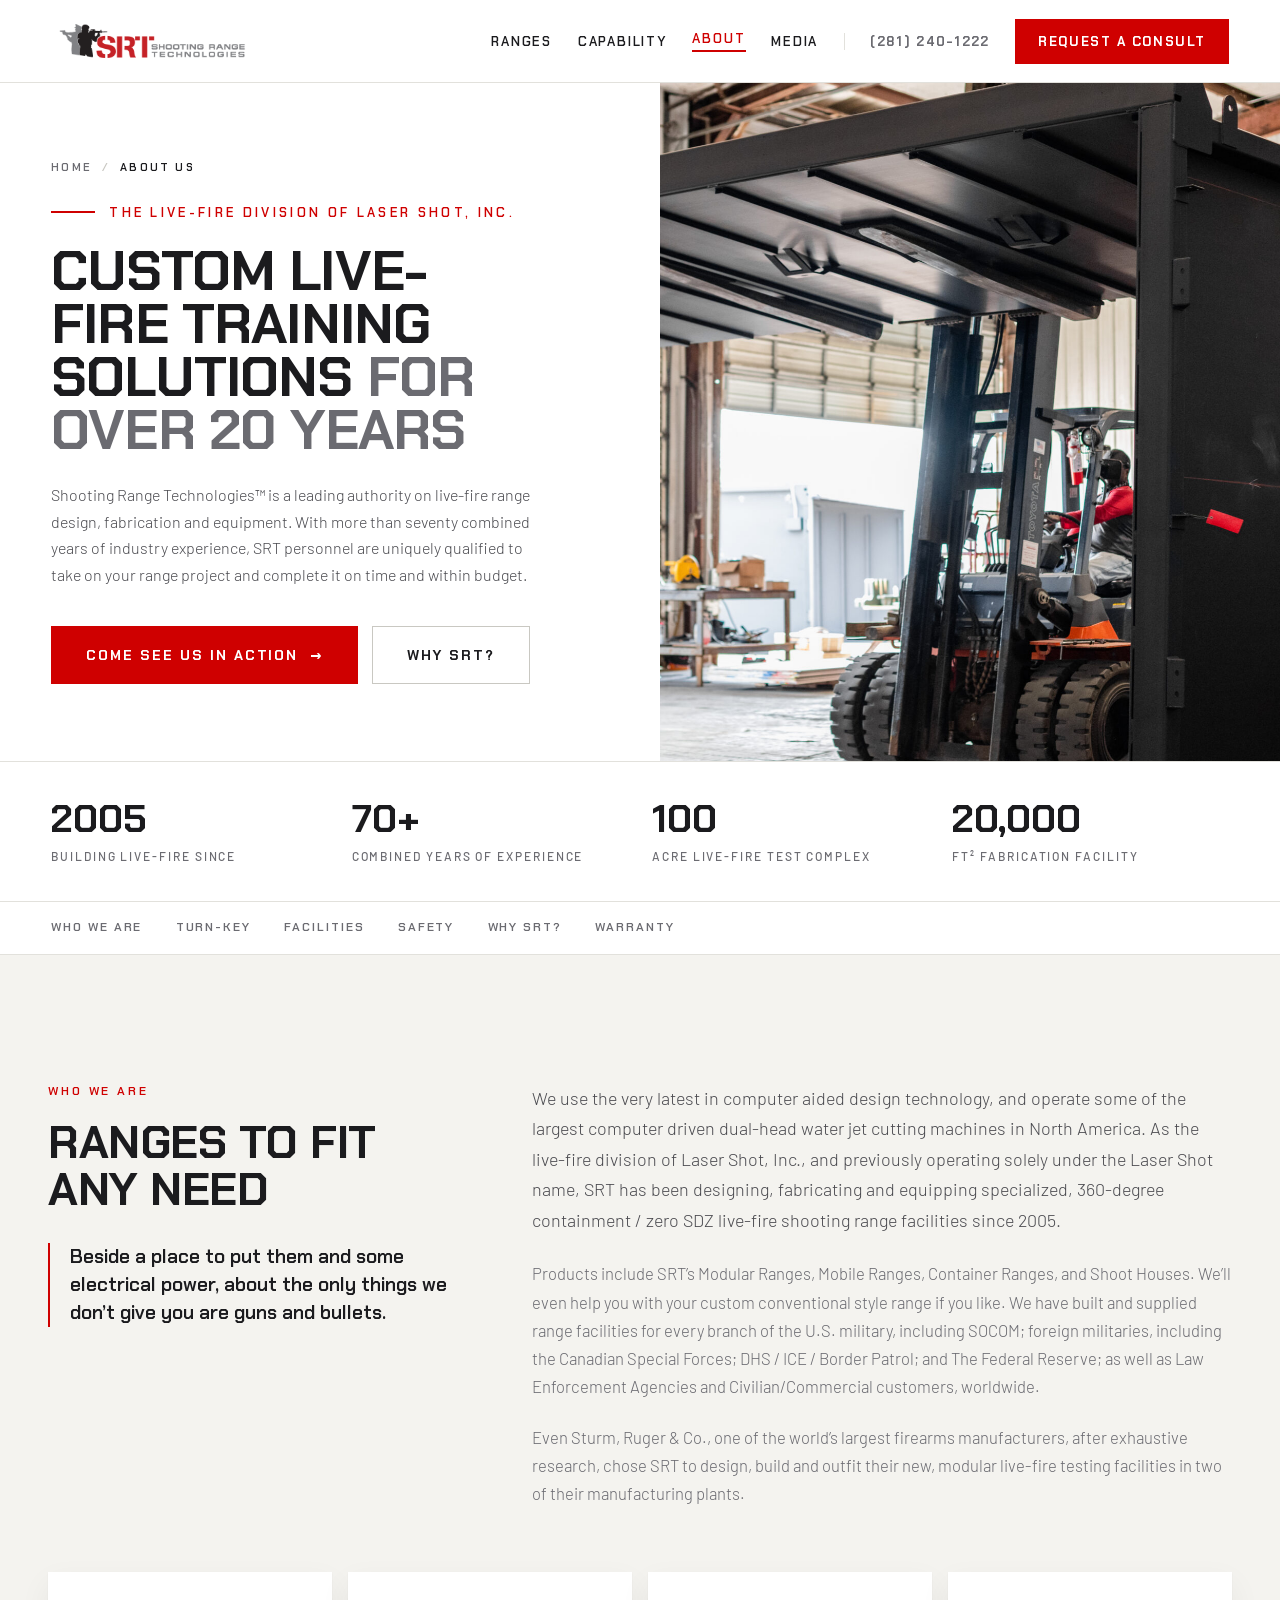
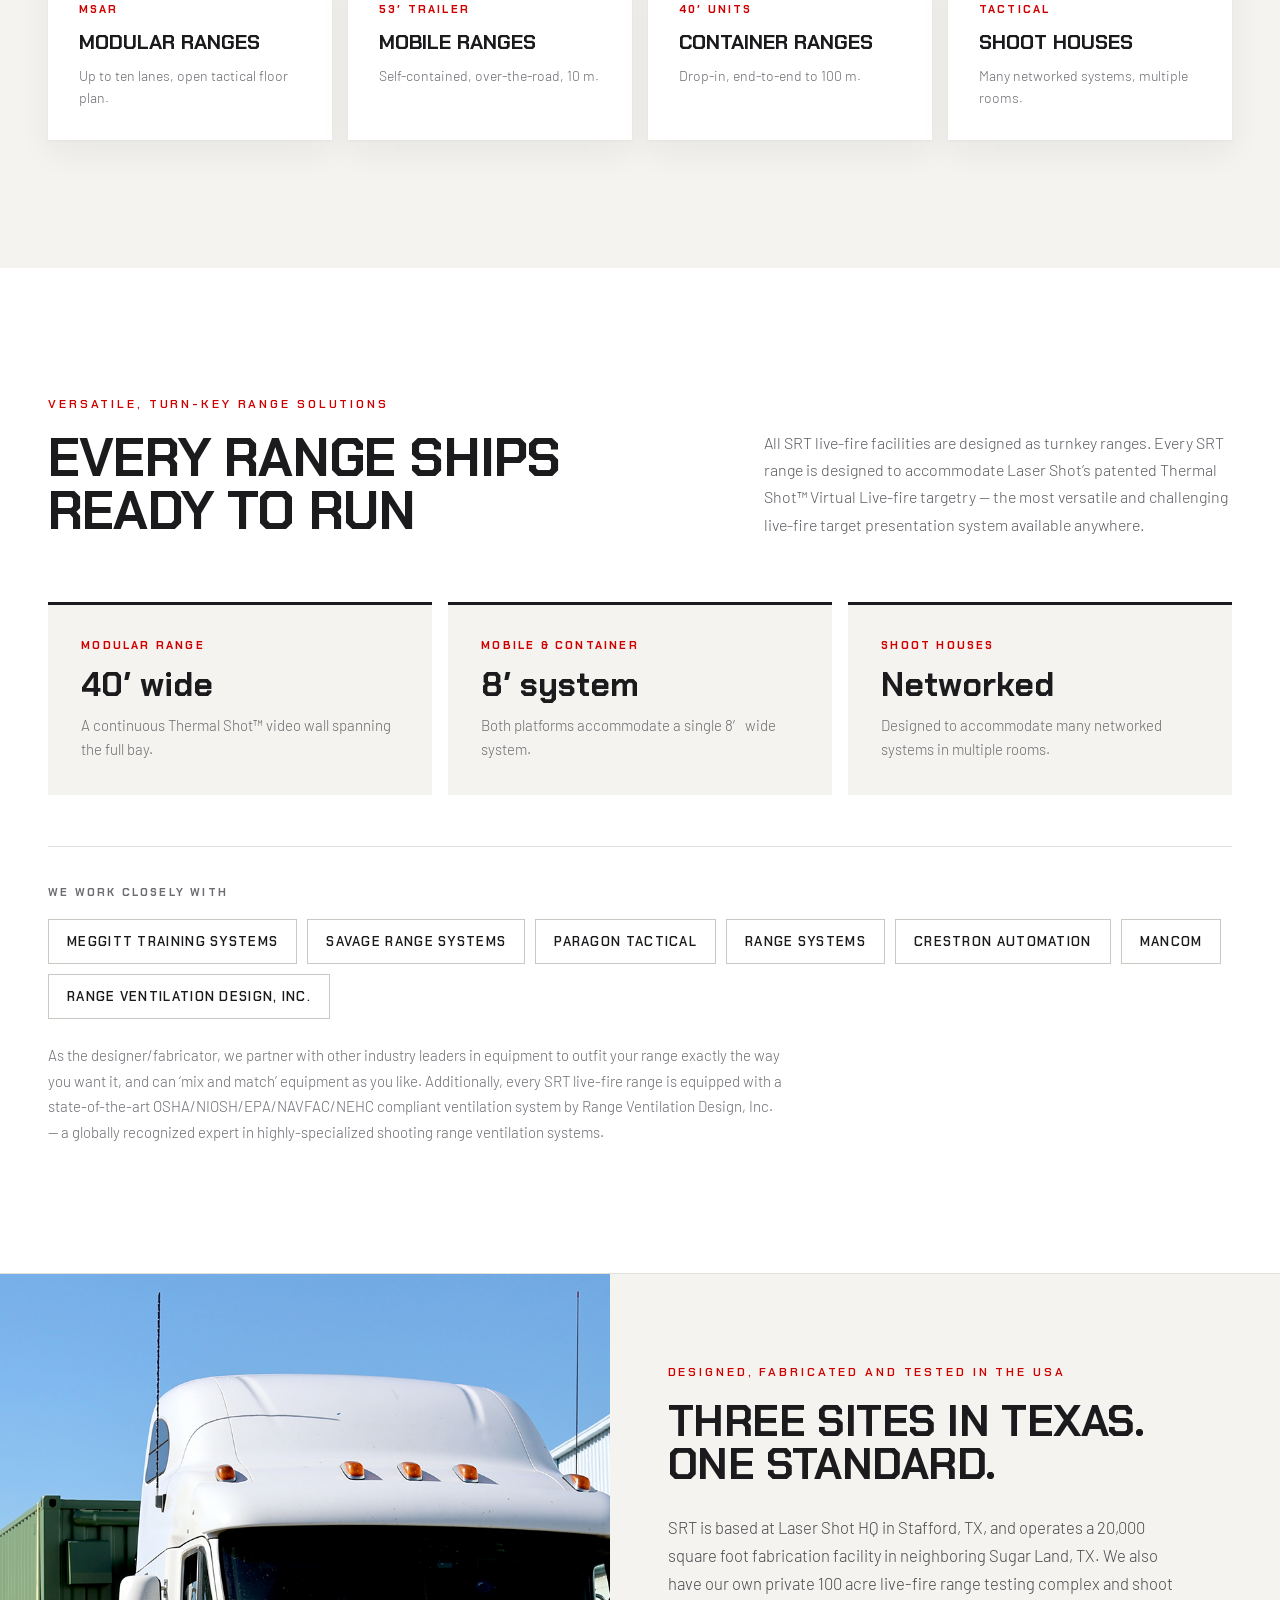
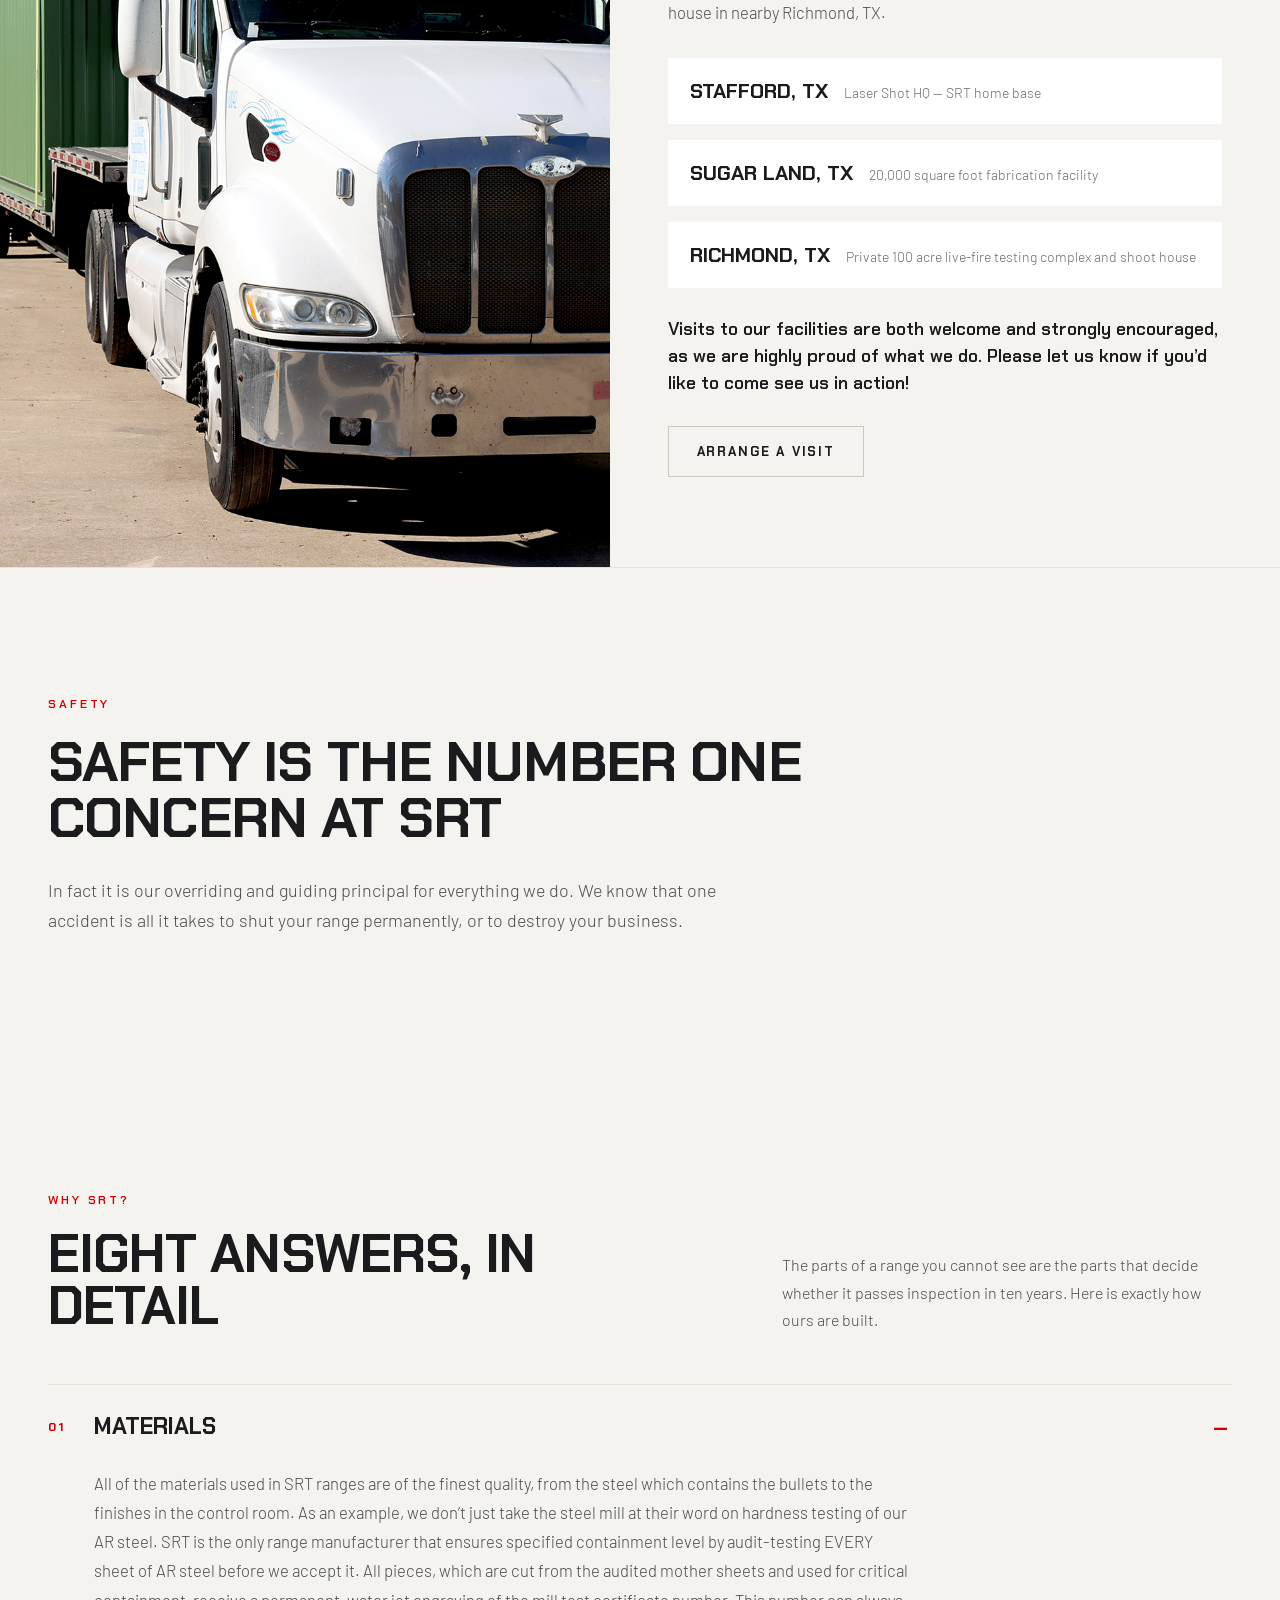
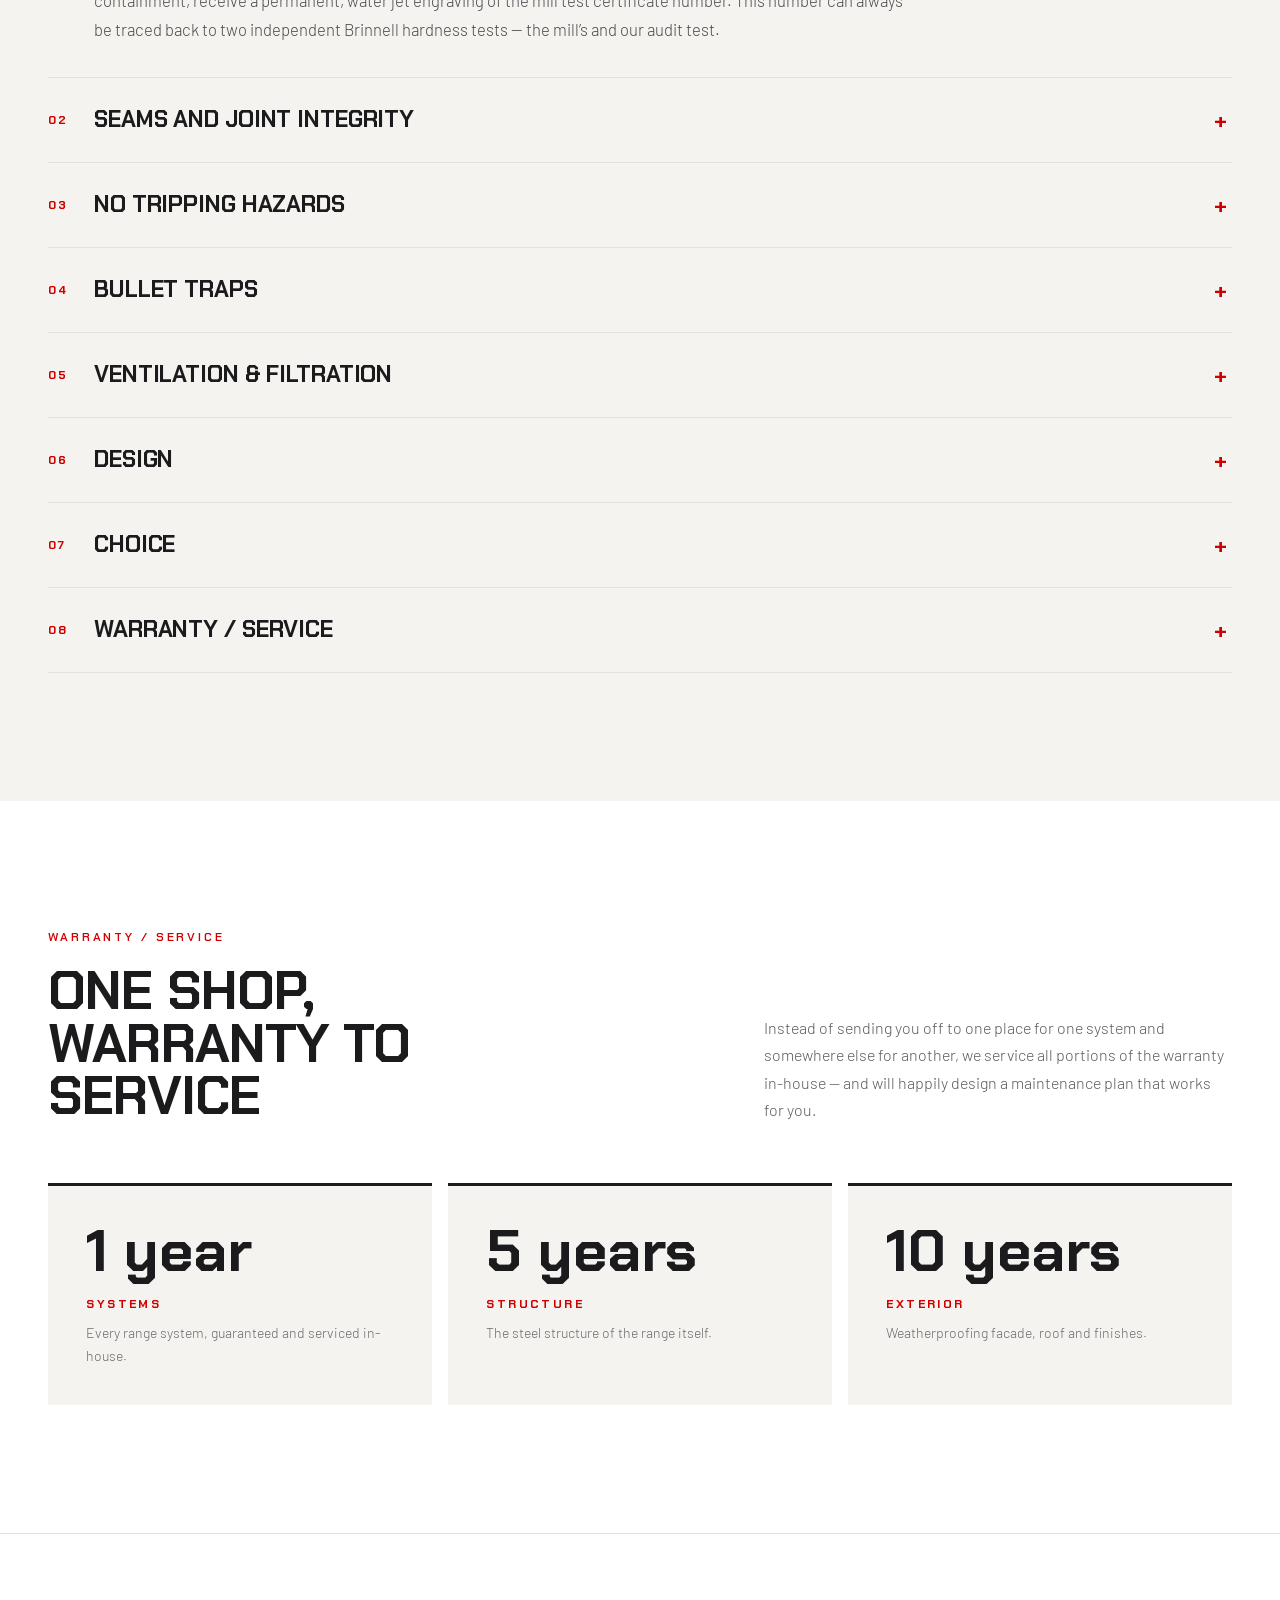
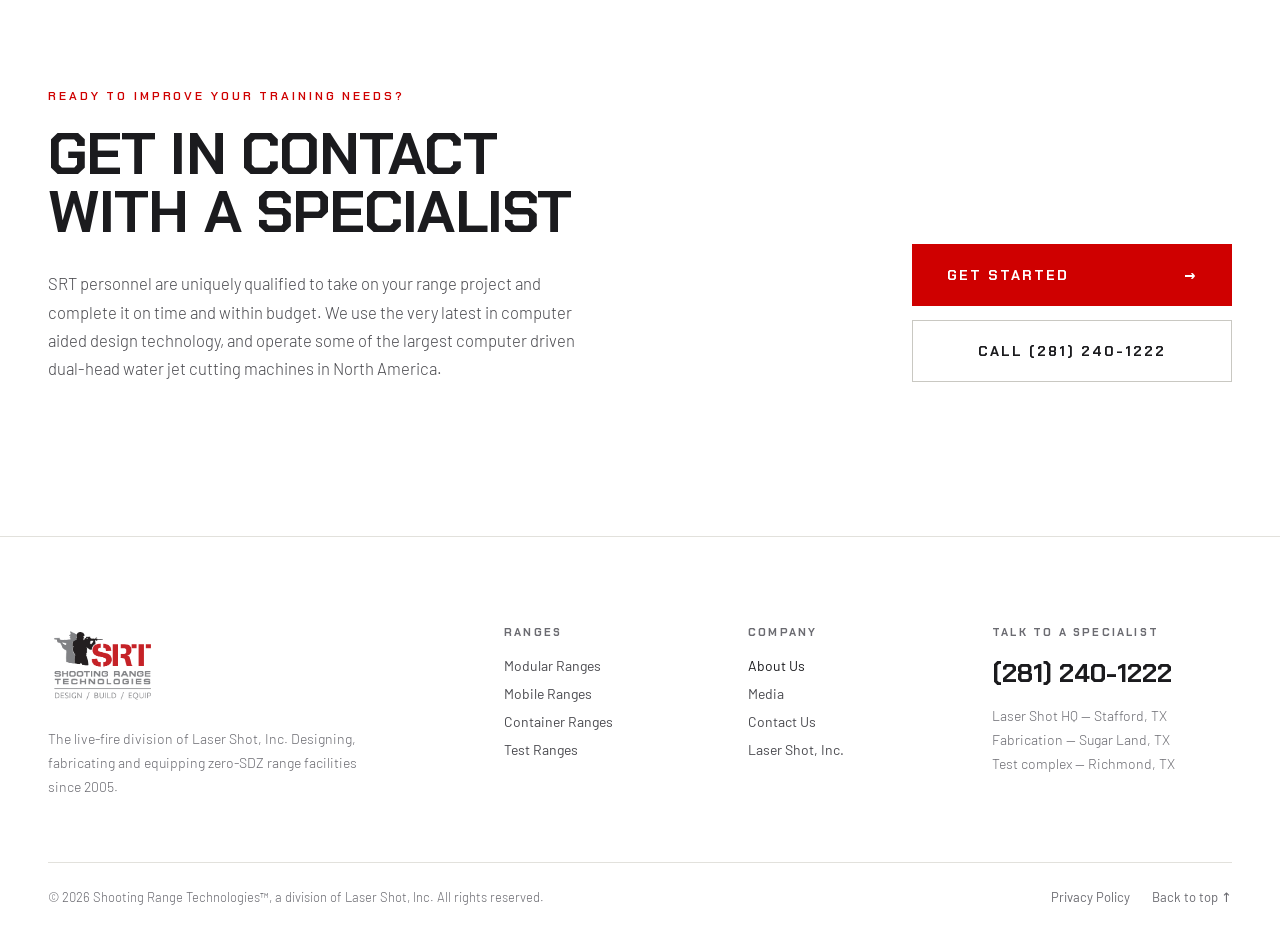
==== about-us.html @ 736031e8 "Publish seven-page SRT light design preview" ====
<!doctype html>
<html lang="en"><head><meta charset="utf-8"><meta name="robots" content="noindex,nofollow">
<meta name="viewport" content="width=device-width, initial-scale=1">
<title>About Us — Shooting Range Technologies</title>
<meta name="description" content="Learn about us: Shooting Range Technologies™ is a leading authority on live-fire range design, fabrication and equipment.">
<link rel="icon" href="assets/srt-favicon.png">
<link rel="preconnect" href="https://fonts.googleapis.com">
<link rel="preconnect" href="https://fonts.gstatic.com" crossorigin="crossorigin">
<link href="https://fonts.googleapis.com/css2?family=Chakra+Petch:wght@500;600;700&amp;family=Barlow:wght@300;400;500;600&amp;display=swap" rel="stylesheet">
<style>
  html { scroll-behavior: smooth; }
  body { margin: 0; background: #FFFFFF; -webkit-font-smoothing: antialiased; }
  * { box-sizing: border-box; }
  a { color: #CF0000; text-decoration: none; }
  a:hover { color: #FF2A2A; }
  ::selection { background: #CF0000; color: #fff; }
</style>
<link rel="stylesheet" href="assets/site.css"><style>.hover-1:hover{color:#CF0000 !important}
.hover-2:hover{color:#CF0000 !important}
.hover-3:hover{color:#FF2A2A !important}
.hover-4:hover{color:#CF0000 !important}
.hover-5:hover{color:#1B1B1E !important}
.hover-6:hover{background:#FF2A2A !important;border-color:#FF2A2A !important;color:#fff !important}
.hover-7:hover{color:#1B1B1E !important}
.hover-8:hover{background:#FF2A2A !important;border-color:#FF2A2A !important;color:#fff !important}
.hover-9:hover{border-color:#1B1B1E !important;color:#1B1B1E !important;background:rgba(27,27,30,0.05) !important}
.hover-10:hover{color:#1B1B1E !important;border-bottom-color:#CF0000 !important}
.hover-11:hover{color:#1B1B1E !important;border-bottom-color:#CF0000 !important}
.hover-12:hover{color:#1B1B1E !important;border-bottom-color:#CF0000 !important}
.hover-13:hover{color:#1B1B1E !important;border-bottom-color:#CF0000 !important}
.hover-14:hover{color:#1B1B1E !important;border-bottom-color:#CF0000 !important}
.hover-15:hover{color:#1B1B1E !important;border-bottom-color:#CF0000 !important}
.hover-16:hover{background:#F1F0EB !important;color:#1B1B1E !important}
.hover-17:hover{background:#F1F0EB !important;color:#1B1B1E !important}
.hover-18:hover{background:#F1F0EB !important;color:#1B1B1E !important}
.hover-19:hover{background:#F1F0EB !important;color:#1B1B1E !important}
.hover-20:hover{border-color:#CF0000 !important;background:#CF0000 !important;color:#fff !important}
.hover-21:hover{background:#FF2A2A !important;border-color:#FF2A2A !important;color:#fff !important}
.hover-22:hover{border-color:#1B1B1E !important;background:rgba(27,27,30,0.05) !important;color:#1B1B1E !important}
.hover-23:hover{color:#CF0000 !important}
.hover-24:hover{color:#CF0000 !important}
.hover-25:hover{color:#CF0000 !important}
.hover-26:hover{color:#CF0000 !important}
.hover-27:hover{color:#CF0000 !important}
.hover-28:hover{color:#CF0000 !important}
.hover-29:hover{color:#CF0000 !important}
.hover-30:hover{color:#CF0000 !important}
.hover-31:hover{color:#CF0000 !important}
.hover-32:hover{color:#4A4A4F !important}
.hover-33:hover{color:#4A4A4F !important}
.hover-34:hover{color:#4A4A4F !important}</style></head><body>


<div style="background:#FFFFFF;color:#1B1B1E;font-family:Barlow,system-ui,sans-serif;overflow-x:clip" data-ref="rootRef">

  <header style="position:sticky;top:0;z-index:60;background:rgba(255,255,255,0.92);backdrop-filter:blur(14px);-webkit-backdrop-filter:blur(14px);border-bottom:1px solid #E2E1DC;transition:box-shadow .25s ease" data-ref="headerRef">
    <div style="max-width:1600px;margin:0 auto;padding:16px clamp(18px,4vw,64px);display:flex;align-items:center;gap:20px 28px;row-gap:12px;flex-wrap:wrap;justify-content:space-between">
      <a href="index.html" style="display:flex;align-items:center;gap:14px;flex-shrink:0">
        <img src="assets/srt-horizontal-dark.png" alt="Shooting Range Technologies" style="height:50px;width:auto;display:block">
      </a>
      <button data-menu-toggle="1" aria-label="Open menu" aria-expanded="false" style="display:none;width:46px;height:46px;background:transparent;border:1px solid #C9C8C2;cursor:pointer;flex-direction:column;align-items:center;justify-content:center;gap:5px;padding:0;flex-shrink:0;margin-left:auto"><span style="display:block;width:20px;height:2px;background:#1B1B1E"></span><span style="display:block;width:20px;height:2px;background:#1B1B1E"></span><span style="display:block;width:20px;height:2px;background:#1B1B1E"></span></button>
      <nav data-menu-nav="1" style="display:flex;align-items:center;gap:12px clamp(14px,2vw,30px);flex:1 1 420px;flex-wrap:wrap;justify-content:flex-end">
        <a href="index.html#ranges" style="font-family:'Chakra Petch',sans-serif;font-weight:600;font-size:13px;letter-spacing:.14em;text-transform:uppercase;color:#1B1B1E" class="hover-1">Ranges</a>
        <a href="#why" style="font-family:'Chakra Petch',sans-serif;font-weight:600;font-size:13px;letter-spacing:.14em;text-transform:uppercase;color:#1B1B1E" class="hover-2">Capability</a>
        <a href="#top" style="font-family:'Chakra Petch',sans-serif;font-weight:600;font-size:13px;letter-spacing:.14em;text-transform:uppercase;color:#CF0000;border-bottom:2px solid #CF0000;padding-bottom:3px" class="hover-3">About</a>
        <a href="modular-ranges.html#videos" style="font-family:'Chakra Petch',sans-serif;font-weight:600;font-size:13px;letter-spacing:.14em;text-transform:uppercase;color:#1B1B1E" class="hover-4">Media</a>
        <a href="tel:+12812401222" style="font-family:'Chakra Petch',sans-serif;font-weight:700;font-size:13px;letter-spacing:.1em;color:#6B6B71;border-left:1px solid #E2E1DC;padding-left:clamp(14px,2vw,26px)" class="hover-5"><span data-bind="1">(281) 240-1222</span></a>
        <a href="#contact" style="font-family:'Chakra Petch',sans-serif;font-weight:700;font-size:13px;letter-spacing:.12em;text-transform:uppercase;color:#fff;background:#CF0000;padding:13px 22px;border:1px solid #CF0000" class="hover-6">Request a Consult</a>
      </nav>
    </div>
  </header>

  <section id="top" style="color:#1B1B1E;background:#FFFFFF">
    <div style="max-width:1600px;margin:0 auto;display:flex;flex-wrap:wrap;align-items:stretch">
      <div style="flex:1 1 380px;display:flex;flex-direction:column;justify-content:center;padding:clamp(48px,6vw,100px) clamp(18px,4vw,64px)">
      <div style="display:flex;align-items:center;gap:10px;font-family:'Chakra Petch',sans-serif;font-weight:600;font-size:11px;letter-spacing:.2em;text-transform:uppercase;color:#6B6B71;margin-bottom:30px">
        <a href="index.html" style="color:#6B6B71" class="hover-7">Home</a>
        <span style="color:#C9C8C2">/</span>
        <span style="color:#1B1B1E">About Us</span>
      </div>
      <div style="display:flex;align-items:center;gap:14px;margin-bottom:24px">
        <span style="width:44px;height:2px;background:#CF0000;display:block"></span>
        <span style="font-family:'Chakra Petch',sans-serif;font-weight:600;font-size:clamp(11px,1vw,13px);letter-spacing:.26em;text-transform:uppercase;color:#CF0000">The live-fire division of Laser Shot, Inc.</span>
      </div>
      <h1 style="font-family:'Chakra Petch',sans-serif;font-weight:700;text-transform:uppercase;font-size:clamp(38px,4.4vw,72px);line-height:0.94;letter-spacing:-0.015em;margin:0;max-width:16ch;text-wrap:balance">Custom live-fire training solutions <span style="color:#6B6B71;display:inline">for over 20 years</span></h1>
      <p style="max-width:54ch;margin:26px 0 0;font-size:clamp(16px,1.25vw,18px);line-height:1.65;color:#4A4A4F;font-weight:300">Shooting Range Technologies™ is a leading authority on live-fire range design, fabrication and equipment. With more than seventy combined years of industry experience, SRT personnel are uniquely qualified to take on your range project and complete it on time and within budget.</p>
      <div style="display:flex;flex-wrap:wrap;gap:14px;margin-top:38px">
        <a href="#facilities" style="font-family:'Chakra Petch',sans-serif;font-weight:700;font-size:14px;letter-spacing:.14em;text-transform:uppercase;color:#fff;background:#CF0000;padding:19px 34px;border:1px solid #CF0000;display:inline-flex;align-items:center;gap:12px" class="hover-8">Come see us in action <span style="font-size:16px;line-height:1">→</span></a>
        <a href="#why" style="font-family:'Chakra Petch',sans-serif;font-weight:700;font-size:14px;letter-spacing:.14em;text-transform:uppercase;color:#1B1B1E;background:transparent;padding:19px 34px;border:1px solid #C9C8C2;display:inline-flex;align-items:center" class="hover-9">Why SRT?</a>
      </div>
      </div>
      <div style="flex:1 1 340px;position:relative;min-height:clamp(300px,42vw,620px);background:#1B1B1E;overflow:hidden">
        <img data-parallax="1" src="assets/mr-fabrication.jpg" alt="SRT range module under fabrication in Texas" style="position:absolute;left:0;top:-10%;width:100%;height:120%;object-fit:cover;object-position:62% 50%;will-change:transform;backface-visibility:hidden">
      </div>
    </div>
    <div style="border-top:1px solid #E2E1DC;background:#FFFFFF">
      <div style="max-width:1600px;margin:0 auto;padding:clamp(28px,3vw,40px) clamp(18px,4vw,64px);display:flex;flex-wrap:wrap;gap:24px">

          <div style="flex:1 1 170px">
            <div style="font-family:'Chakra Petch',sans-serif;font-weight:700;font-size:clamp(26px,3vw,42px);line-height:1;color:#1B1B1E"><span data-bind="2">2005</span></div>
            <div style="font-size:12px;letter-spacing:.16em;text-transform:uppercase;color:#6B6B71;margin-top:10px;font-weight:500"><span data-bind="3">Building live-fire since</span></div>
          </div>
        
          <div style="flex:1 1 170px">
            <div style="font-family:'Chakra Petch',sans-serif;font-weight:700;font-size:clamp(26px,3vw,42px);line-height:1;color:#1B1B1E"><span data-bind="4">70+</span></div>
            <div style="font-size:12px;letter-spacing:.16em;text-transform:uppercase;color:#6B6B71;margin-top:10px;font-weight:500"><span data-bind="5">Combined years of experience</span></div>
          </div>
        
          <div style="flex:1 1 170px">
            <div style="font-family:'Chakra Petch',sans-serif;font-weight:700;font-size:clamp(26px,3vw,42px);line-height:1;color:#1B1B1E"><span data-bind="6">100</span></div>
            <div style="font-size:12px;letter-spacing:.16em;text-transform:uppercase;color:#6B6B71;margin-top:10px;font-weight:500"><span data-bind="7">Acre live-fire test complex</span></div>
          </div>
        
          <div style="flex:1 1 170px">
            <div style="font-family:'Chakra Petch',sans-serif;font-weight:700;font-size:clamp(26px,3vw,42px);line-height:1;color:#1B1B1E"><span data-bind="8">20,000</span></div>
            <div style="font-size:12px;letter-spacing:.16em;text-transform:uppercase;color:#6B6B71;margin-top:10px;font-weight:500"><span data-bind="9">Ft² fabrication facility</span></div>
          </div>
        
      </div>
    </div>
  </section>

  <nav style="position:sticky;top:82px;z-index:50;background:rgba(255,255,255,0.94);backdrop-filter:blur(12px);-webkit-backdrop-filter:blur(12px);border-top:1px solid #E2E1DC;border-bottom:1px solid #E2E1DC" data-ref="railRef">
    <div style="max-width:1600px;margin:0 auto;padding:0 clamp(18px,4vw,64px);display:flex;gap:clamp(18px,2.6vw,38px);overflow-x:auto;align-items:center">
      
        <a href="#story" style="font-family:'Chakra Petch',sans-serif;font-weight:600;font-size:12px;letter-spacing:.16em;text-transform:uppercase;color:#6B6B71;padding:17px 0;white-space:nowrap;border-bottom:2px solid transparent" data-bind="10" class="hover-10"><span data-bind="11">Who we are</span></a>
      
        <a href="#turnkey" style="font-family:'Chakra Petch',sans-serif;font-weight:600;font-size:12px;letter-spacing:.16em;text-transform:uppercase;color:#6B6B71;padding:17px 0;white-space:nowrap;border-bottom:2px solid transparent" data-bind="12" class="hover-11"><span data-bind="13">Turn-key</span></a>
      
        <a href="#facilities" style="font-family:'Chakra Petch',sans-serif;font-weight:600;font-size:12px;letter-spacing:.16em;text-transform:uppercase;color:#6B6B71;padding:17px 0;white-space:nowrap;border-bottom:2px solid transparent" data-bind="14" class="hover-12"><span data-bind="15">Facilities</span></a>
      
        <a href="#safety" style="font-family:'Chakra Petch',sans-serif;font-weight:600;font-size:12px;letter-spacing:.16em;text-transform:uppercase;color:#6B6B71;padding:17px 0;white-space:nowrap;border-bottom:2px solid transparent" data-bind="16" class="hover-13"><span data-bind="17">Safety</span></a>
      
        <a href="#why" style="font-family:'Chakra Petch',sans-serif;font-weight:600;font-size:12px;letter-spacing:.16em;text-transform:uppercase;color:#6B6B71;padding:17px 0;white-space:nowrap;border-bottom:2px solid transparent" data-bind="18" class="hover-14"><span data-bind="19">Why SRT?</span></a>
      
        <a href="#warranty" style="font-family:'Chakra Petch',sans-serif;font-weight:600;font-size:12px;letter-spacing:.16em;text-transform:uppercase;color:#6B6B71;padding:17px 0;white-space:nowrap;border-bottom:2px solid transparent" data-bind="20" class="hover-15"><span data-bind="21">Warranty</span></a>
      
    </div>
  </nav>

  <section id="story" style="background:#F4F3EF;color:#1B1B1E;padding:clamp(70px,10vw,140px) clamp(18px,4vw,48px)">
    <div style="max-width:1400px;margin:0 auto;display:flex;flex-wrap:wrap;gap:clamp(34px,5vw,90px)">
      <div style="flex:1 1 300px;max-width:420px">
        <div style="font-family:'Chakra Petch',sans-serif;font-weight:600;font-size:12px;letter-spacing:.24em;text-transform:uppercase;color:#CF0000;margin-bottom:20px">Who we are</div>
        <h2 style="font-family:'Chakra Petch',sans-serif;font-weight:700;text-transform:uppercase;font-size:clamp(30px,3.6vw,52px);line-height:1.02;letter-spacing:-0.01em;margin:0;color:#1B1B1E">Ranges to fit any need</h2>
        <div style="margin-top:30px;padding-left:20px;border-left:2px solid #CF0000">
          <p style="margin:0;font-family:'Chakra Petch',sans-serif;font-weight:600;font-size:clamp(16px,1.5vw,20px);line-height:1.45;color:#1B1B1E">Beside a place to put them and some electrical power, about the only things we don’t give you are guns and bullets.</p>
        </div>
      </div>
      <div style="flex:1 1 420px">
        <p style="margin:0;font-size:clamp(16px,1.4vw,20px);line-height:1.7;color:#4A4A4F;font-weight:300">We use the very latest in computer aided design technology, and operate some of the largest computer driven dual-head water jet cutting machines in North America. As the live-fire division of Laser Shot, Inc., and previously operating solely under the Laser Shot name, SRT has been designing, fabricating and equipping specialized, 360-degree containment / zero SDZ live-fire shooting range facilities since 2005.</p>
        <p style="margin:24px 0 0;font-size:clamp(15px,1.3vw,18px);line-height:1.7;color:#6B6B71;font-weight:300">Products include SRT’s Modular Ranges, Mobile Ranges, Container Ranges, and Shoot Houses. We’ll even help you with your custom conventional style range if you like. We have built and supplied range facilities for every branch of the U.S. military, including SOCOM; foreign militaries, including the Canadian Special Forces; DHS / ICE / Border Patrol; and The Federal Reserve; as well as Law Enforcement Agencies and Civilian/Commercial customers, worldwide.</p>
        <p style="margin:22px 0 0;font-size:clamp(15px,1.3vw,18px);line-height:1.7;color:#6B6B71;font-weight:300">Even Sturm, Ruger &amp; Co., one of the world’s largest firearms manufacturers, after exhaustive research, chose SRT to design, build and outfit their new, modular live-fire testing facilities in two of their manufacturing plants.</p>
      </div>
    </div>
    <div style="max-width:1400px;margin:clamp(44px,5vw,72px) auto 0;display:flex;flex-wrap:wrap;gap:16px">
      
        <a href="modular-ranges.html" style="flex:1 1 210px;background:#FFFFFF;box-shadow:0 1px 2px rgba(27,27,30,0.04),0 12px 30px rgba(27,27,30,0.06);padding:clamp(24px,2.4vw,34px);color:#1B1B1E;display:block" data-bind="22" class="hover-16">
          <div style="font-family:'Chakra Petch',sans-serif;font-weight:700;font-size:11px;letter-spacing:.2em;text-transform:uppercase;color:#CF0000"><span data-bind="23">MSAR</span></div>
          <div style="font-family:'Chakra Petch',sans-serif;font-weight:700;font-size:clamp(17px,1.6vw,22px);line-height:1.2;color:#1B1B1E;margin-top:14px;text-transform:uppercase"><span data-bind="24">Modular Ranges</span></div>
          <div style="font-size:14px;line-height:1.6;color:#6B6B71;margin-top:10px;font-weight:300"><span data-bind="25">Up to ten lanes, open tactical floor plan.</span></div>
        </a>
      
        <a href="mobile-ranges.html" style="flex:1 1 210px;background:#FFFFFF;box-shadow:0 1px 2px rgba(27,27,30,0.04),0 12px 30px rgba(27,27,30,0.06);padding:clamp(24px,2.4vw,34px);color:#1B1B1E;display:block" data-bind="26" class="hover-17">
          <div style="font-family:'Chakra Petch',sans-serif;font-weight:700;font-size:11px;letter-spacing:.2em;text-transform:uppercase;color:#CF0000"><span data-bind="27">53′ Trailer</span></div>
          <div style="font-family:'Chakra Petch',sans-serif;font-weight:700;font-size:clamp(17px,1.6vw,22px);line-height:1.2;color:#1B1B1E;margin-top:14px;text-transform:uppercase"><span data-bind="28">Mobile Ranges</span></div>
          <div style="font-size:14px;line-height:1.6;color:#6B6B71;margin-top:10px;font-weight:300"><span data-bind="29">Self-contained, over-the-road, 10 m.</span></div>
        </a>
      
        <a href="container-ranges.html" style="flex:1 1 210px;background:#FFFFFF;box-shadow:0 1px 2px rgba(27,27,30,0.04),0 12px 30px rgba(27,27,30,0.06);padding:clamp(24px,2.4vw,34px);color:#1B1B1E;display:block" data-bind="30" class="hover-18">
          <div style="font-family:'Chakra Petch',sans-serif;font-weight:700;font-size:11px;letter-spacing:.2em;text-transform:uppercase;color:#CF0000"><span data-bind="31">40′ Units</span></div>
          <div style="font-family:'Chakra Petch',sans-serif;font-weight:700;font-size:clamp(17px,1.6vw,22px);line-height:1.2;color:#1B1B1E;margin-top:14px;text-transform:uppercase"><span data-bind="32">Container Ranges</span></div>
          <div style="font-size:14px;line-height:1.6;color:#6B6B71;margin-top:10px;font-weight:300"><span data-bind="33">Drop-in, end-to-end to 100 m.</span></div>
        </a>
      
        <a href="index.html#ranges" style="flex:1 1 210px;background:#FFFFFF;box-shadow:0 1px 2px rgba(27,27,30,0.04),0 12px 30px rgba(27,27,30,0.06);padding:clamp(24px,2.4vw,34px);color:#1B1B1E;display:block" data-bind="34" class="hover-19">
          <div style="font-family:'Chakra Petch',sans-serif;font-weight:700;font-size:11px;letter-spacing:.2em;text-transform:uppercase;color:#CF0000"><span data-bind="35">Tactical</span></div>
          <div style="font-family:'Chakra Petch',sans-serif;font-weight:700;font-size:clamp(17px,1.6vw,22px);line-height:1.2;color:#1B1B1E;margin-top:14px;text-transform:uppercase"><span data-bind="36">Shoot Houses</span></div>
          <div style="font-size:14px;line-height:1.6;color:#6B6B71;margin-top:10px;font-weight:300"><span data-bind="37">Many networked systems, multiple rooms.</span></div>
        </a>
      
    </div>
  </section>

  <section id="turnkey" style="background:#FFFFFF;padding:clamp(70px,10vw,140px) clamp(18px,4vw,48px)">
    <div style="max-width:1400px;margin:0 auto">
      <div style="display:flex;flex-wrap:wrap;gap:clamp(28px,5vw,80px);align-items:flex-end;margin-bottom:clamp(40px,5vw,64px)">
        <div style="flex:1 1 420px">
          <div style="font-family:'Chakra Petch',sans-serif;font-weight:600;font-size:12px;letter-spacing:.24em;text-transform:uppercase;color:#CF0000;margin-bottom:20px">Versatile, turn-key range solutions</div>
          <h2 style="font-family:'Chakra Petch',sans-serif;font-weight:700;text-transform:uppercase;font-size:clamp(30px,4.2vw,58px);line-height:0.98;letter-spacing:-0.015em;margin:0;max-width:16ch">Every range ships ready to run</h2>
        </div>
        <p style="flex:1 1 320px;max-width:52ch;margin:0;font-size:clamp(15px,1.25vw,18px);line-height:1.7;color:#5A5A60;font-weight:300">All SRT live-fire facilities are designed as turnkey ranges. Every SRT range is designed to accommodate Laser Shot’s patented Thermal Shot™ Virtual Live-fire targetry — the most versatile and challenging live-fire target presentation system available anywhere.</p>
      </div>
      <div style="display:flex;flex-wrap:wrap;gap:16px">
        
          <div style="flex:1 1 300px;background:#F4F3EF;border-top:3px solid #1B1B1E;padding:clamp(26px,2.6vw,38px)">
            <div style="font-family:'Chakra Petch',sans-serif;font-weight:700;font-size:11px;letter-spacing:.2em;text-transform:uppercase;color:#CF0000"><span data-bind="38">Modular Range</span></div>
            <div style="font-family:'Chakra Petch',sans-serif;font-weight:700;font-size:clamp(24px,2.6vw,38px);line-height:1;color:#1B1B1E;margin-top:16px"><span data-bind="39">40′ wide</span></div>
            <div style="font-size:15px;line-height:1.6;color:#6B6B71;margin-top:12px;font-weight:300"><span data-bind="40">A continuous Thermal Shot™ video wall spanning the full bay.</span></div>
          </div>
        
          <div style="flex:1 1 300px;background:#F4F3EF;border-top:3px solid #1B1B1E;padding:clamp(26px,2.6vw,38px)">
            <div style="font-family:'Chakra Petch',sans-serif;font-weight:700;font-size:11px;letter-spacing:.2em;text-transform:uppercase;color:#CF0000"><span data-bind="41">Mobile &amp; Container</span></div>
            <div style="font-family:'Chakra Petch',sans-serif;font-weight:700;font-size:clamp(24px,2.6vw,38px);line-height:1;color:#1B1B1E;margin-top:16px"><span data-bind="42">8′ system</span></div>
            <div style="font-size:15px;line-height:1.6;color:#6B6B71;margin-top:12px;font-weight:300"><span data-bind="43">Both platforms accommodate a single 8′ wide system.</span></div>
          </div>
        
          <div style="flex:1 1 300px;background:#F4F3EF;border-top:3px solid #1B1B1E;padding:clamp(26px,2.6vw,38px)">
            <div style="font-family:'Chakra Petch',sans-serif;font-weight:700;font-size:11px;letter-spacing:.2em;text-transform:uppercase;color:#CF0000"><span data-bind="44">Shoot Houses</span></div>
            <div style="font-family:'Chakra Petch',sans-serif;font-weight:700;font-size:clamp(24px,2.6vw,38px);line-height:1;color:#1B1B1E;margin-top:16px"><span data-bind="45">Networked</span></div>
            <div style="font-size:15px;line-height:1.6;color:#6B6B71;margin-top:12px;font-weight:300"><span data-bind="46">Designed to accommodate many networked systems in multiple rooms.</span></div>
          </div>
        
      </div>
      <div style="margin-top:clamp(36px,4vw,56px);padding-top:clamp(30px,3vw,44px);border-top:1px solid #E2E1DC">
        <div style="font-family:'Chakra Petch',sans-serif;font-weight:700;font-size:11px;letter-spacing:.2em;text-transform:uppercase;color:#6B6B71;margin-bottom:20px">We work closely with</div>
        <div style="display:flex;flex-wrap:wrap;gap:10px">
          
            <span style="font-family:'Chakra Petch',sans-serif;font-weight:600;font-size:13px;letter-spacing:.1em;text-transform:uppercase;color:#1B1B1E;border:1px solid #C9C8C2;padding:13px 18px"><span data-bind="47">Meggitt Training Systems</span></span>
          
            <span style="font-family:'Chakra Petch',sans-serif;font-weight:600;font-size:13px;letter-spacing:.1em;text-transform:uppercase;color:#1B1B1E;border:1px solid #C9C8C2;padding:13px 18px"><span data-bind="48">Savage Range Systems</span></span>
          
            <span style="font-family:'Chakra Petch',sans-serif;font-weight:600;font-size:13px;letter-spacing:.1em;text-transform:uppercase;color:#1B1B1E;border:1px solid #C9C8C2;padding:13px 18px"><span data-bind="49">Paragon Tactical</span></span>
          
            <span style="font-family:'Chakra Petch',sans-serif;font-weight:600;font-size:13px;letter-spacing:.1em;text-transform:uppercase;color:#1B1B1E;border:1px solid #C9C8C2;padding:13px 18px"><span data-bind="50">Range Systems</span></span>
          
            <span style="font-family:'Chakra Petch',sans-serif;font-weight:600;font-size:13px;letter-spacing:.1em;text-transform:uppercase;color:#1B1B1E;border:1px solid #C9C8C2;padding:13px 18px"><span data-bind="51">Crestron Automation</span></span>
          
            <span style="font-family:'Chakra Petch',sans-serif;font-weight:600;font-size:13px;letter-spacing:.1em;text-transform:uppercase;color:#1B1B1E;border:1px solid #C9C8C2;padding:13px 18px"><span data-bind="52">Mancom</span></span>
          
            <span style="font-family:'Chakra Petch',sans-serif;font-weight:600;font-size:13px;letter-spacing:.1em;text-transform:uppercase;color:#1B1B1E;border:1px solid #C9C8C2;padding:13px 18px"><span data-bind="53">Range Ventilation Design, Inc.</span></span>
          
        </div>
        <p style="margin:24px 0 0;max-width:92ch;font-size:15px;line-height:1.7;color:#6B6B71;font-weight:300">As the designer/fabricator, we partner with other industry leaders in equipment to outfit your range exactly the way you want it, and can ‘mix and match’ equipment as you like. Additionally, every SRT live-fire range is equipped with a state-of-the-art OSHA/NIOSH/EPA/NAVFAC/NEHC compliant ventilation system by Range Ventilation Design, Inc. — a globally recognized expert in highly-specialized shooting range ventilation systems.</p>
      </div>
    </div>
  </section>

  <section id="facilities" style="background:#F4F3EF;border-top:1px solid #E2E1DC">
    <div style="max-width:1600px;margin:0 auto;display:flex;flex-wrap:wrap">
      <div style="flex:1 1 420px;min-height:clamp(320px,38vw,620px);position:relative">
        <img src="assets/ab-facility.jpg" alt="Inside an SRT-built facility in Texas" style="position:absolute;inset:0;width:100%;height:100%;object-fit:cover;object-position:center 35%">
      </div>
      <div style="flex:1 1 480px;display:flex;flex-direction:column;justify-content:center;padding:clamp(56px,7vw,100px) clamp(24px,4.5vw,80px)">
        <div style="font-family:'Chakra Petch',sans-serif;font-weight:600;font-size:12px;letter-spacing:.24em;text-transform:uppercase;color:#CF0000;margin-bottom:20px">Designed, fabricated and tested in the USA</div>
        <h2 style="font-family:'Chakra Petch',sans-serif;font-weight:700;text-transform:uppercase;font-size:clamp(28px,3.4vw,50px);line-height:1.0;letter-spacing:-0.01em;margin:0;max-width:18ch">Three sites in Texas. One standard.</h2>
        <p style="margin:26px 0 0;max-width:58ch;font-size:clamp(15px,1.3vw,18px);line-height:1.7;color:#4A4A4F;font-weight:300">SRT is based at Laser Shot HQ in Stafford, TX, and operates a 20,000 square foot fabrication facility in neighboring Sugar Land, TX. We also have our own private 100 acre live-fire range testing complex and shoot house in nearby Richmond, TX.</p>
        <div style="display:flex;flex-direction:column;gap:16px;margin-top:32px">
          
            <div style="background:#FFFFFF;padding:20px 22px;display:flex;flex-wrap:wrap;align-items:baseline;gap:6px 16px">
              <span style="font-family:'Chakra Petch',sans-serif;font-weight:700;font-size:clamp(17px,1.6vw,21px);text-transform:uppercase;color:#1B1B1E;flex:0 0 auto"><span data-bind="54">Stafford, TX</span></span>
              <span style="font-size:14px;line-height:1.5;color:#6B6B71;font-weight:300"><span data-bind="55">Laser Shot HQ — SRT home base</span></span>
            </div>
          
            <div style="background:#FFFFFF;padding:20px 22px;display:flex;flex-wrap:wrap;align-items:baseline;gap:6px 16px">
              <span style="font-family:'Chakra Petch',sans-serif;font-weight:700;font-size:clamp(17px,1.6vw,21px);text-transform:uppercase;color:#1B1B1E;flex:0 0 auto"><span data-bind="56">Sugar Land, TX</span></span>
              <span style="font-size:14px;line-height:1.5;color:#6B6B71;font-weight:300"><span data-bind="57">20,000 square foot fabrication facility</span></span>
            </div>
          
            <div style="background:#FFFFFF;padding:20px 22px;display:flex;flex-wrap:wrap;align-items:baseline;gap:6px 16px">
              <span style="font-family:'Chakra Petch',sans-serif;font-weight:700;font-size:clamp(17px,1.6vw,21px);text-transform:uppercase;color:#1B1B1E;flex:0 0 auto"><span data-bind="58">Richmond, TX</span></span>
              <span style="font-size:14px;line-height:1.5;color:#6B6B71;font-weight:300"><span data-bind="59">Private 100 acre live-fire testing complex and shoot house</span></span>
            </div>
          
        </div>
        <p style="margin:28px 0 0;max-width:58ch;font-family:'Chakra Petch',sans-serif;font-weight:600;font-size:clamp(15px,1.4vw,19px);line-height:1.5;color:#1B1B1E">Visits to our facilities are both welcome and strongly encouraged, as we are highly proud of what we do. Please let us know if you’d like to come see us in action!</p>
        <a href="#contact" style="margin-top:30px;align-self:flex-start;font-family:'Chakra Petch',sans-serif;font-weight:700;font-size:13px;letter-spacing:.14em;text-transform:uppercase;color:#1B1B1E;border:1px solid #C9C8C2;padding:16px 28px" class="hover-20">Arrange a visit</a>
      </div>
    </div>
  </section>

  <section id="safety" style="position:relative;padding:clamp(70px,10vw,130px) clamp(18px,4vw,48px);background:#F4F3EF;border-top:1px solid #E2E1DC">
    <div style="max-width:1400px;margin:0 auto">
      <div style="font-family:'Chakra Petch',sans-serif;font-weight:600;font-size:12px;letter-spacing:.24em;text-transform:uppercase;color:#CF0000;margin-bottom:22px">Safety</div>
      <h2 style="font-family:'Chakra Petch',sans-serif;font-weight:700;text-transform:uppercase;font-size:clamp(28px,4.4vw,64px);line-height:1.0;letter-spacing:-0.015em;margin:0;max-width:22ch">Safety is the number one concern at SRT</h2>
      <p style="margin:28px 0 0;max-width:70ch;font-size:clamp(16px,1.4vw,20px);line-height:1.7;color:#4A4A4F;font-weight:300">In fact it is our overriding and guiding principal for everything we do. We know that one accident is all it takes to shut your range permanently, or to destroy your business.</p>
    </div>
  </section>

  <section id="why" style="background:#F4F3EF;color:#1B1B1E;padding:clamp(70px,10vw,140px) clamp(18px,4vw,48px)">
    <div style="max-width:1400px;margin:0 auto">
      <div style="display:flex;flex-wrap:wrap;gap:clamp(28px,5vw,80px);align-items:flex-end;margin-bottom:clamp(36px,4vw,56px)">
        <div style="flex:1 1 420px">
          <div style="font-family:'Chakra Petch',sans-serif;font-weight:600;font-size:12px;letter-spacing:.24em;text-transform:uppercase;color:#CF0000;margin-bottom:20px">Why SRT?</div>
          <h2 style="font-family:'Chakra Petch',sans-serif;font-weight:700;text-transform:uppercase;font-size:clamp(30px,4.2vw,58px);line-height:0.98;letter-spacing:-0.015em;margin:0;max-width:15ch;color:#1B1B1E">Eight answers, in detail</h2>
        </div>
        <p style="flex:1 1 320px;max-width:50ch;margin:0;font-size:clamp(15px,1.25vw,18px);line-height:1.7;color:#4A4A4F;font-weight:300">The parts of a range you cannot see are the parts that decide whether it passes inspection in ten years. Here is exactly how ours are built.</p>
      </div>
      <div style="border-top:1px solid #E2E1DC">
        
          <div style="border-bottom:1px solid #E2E1DC">
            <button style="width:100%;background:transparent;border:0;padding:clamp(22px,2.2vw,30px) 0;display:flex;align-items:center;gap:16px;cursor:pointer;text-align:left;font-family:Barlow,sans-serif" data-bind="60">
              <span style="font-family:'Chakra Petch',sans-serif;font-weight:700;font-size:12px;letter-spacing:.16em;color:#CF0000;flex:0 0 30px"><span data-bind="61">01</span></span>
              <span style="font-family:'Chakra Petch',sans-serif;font-weight:700;font-size:clamp(17px,1.8vw,26px);text-transform:uppercase;color:#1B1B1E;flex:1 1 auto;line-height:1.2;letter-spacing:-0.005em"><span data-bind="62">Materials</span></span>
              <span style="font-family:'Chakra Petch',sans-serif;font-weight:600;font-size:24px;color:#CF0000;flex:0 0 auto;line-height:1;width:24px;text-align:center"><span data-bind="63">–</span></span>
            </button>
            <div data-bind="64" style="display: contents;">
              <div style="padding:0 0 clamp(26px,2.6vw,36px) 46px;max-width:96ch">
                <p style="margin:0;font-size:clamp(15px,1.3vw,18px);line-height:1.75;color:#4A4A4F;font-weight:300"><span data-bind="65">All of the materials used in SRT ranges are of the finest quality, from the steel which contains the bullets to the finishes in the control room. As an example, we don’t just take the steel mill at their word on hardness testing of our AR steel. SRT is the only range manufacturer that ensures specified containment level by audit-testing EVERY sheet of AR steel before we accept it. All pieces, which are cut from the audited mother sheets and used for critical containment, receive a permanent, water jet engraving of the mill test certificate number. This number can always be traced back to two independent Brinnell hardness tests — the mill’s and our audit test.</span></p>
              </div>
            </div>
          </div>
        
          <div style="border-bottom:1px solid #E2E1DC">
            <button style="width:100%;background:transparent;border:0;padding:clamp(22px,2.2vw,30px) 0;display:flex;align-items:center;gap:16px;cursor:pointer;text-align:left;font-family:Barlow,sans-serif" data-bind="66">
              <span style="font-family:'Chakra Petch',sans-serif;font-weight:700;font-size:12px;letter-spacing:.16em;color:#CF0000;flex:0 0 30px"><span data-bind="67">02</span></span>
              <span style="font-family:'Chakra Petch',sans-serif;font-weight:700;font-size:clamp(17px,1.8vw,26px);text-transform:uppercase;color:#1B1B1E;flex:1 1 auto;line-height:1.2;letter-spacing:-0.005em"><span data-bind="68">Seams and joint integrity</span></span>
              <span style="font-family:'Chakra Petch',sans-serif;font-weight:600;font-size:24px;color:#CF0000;flex:0 0 auto;line-height:1;width:24px;text-align:center"><span data-bind="69">+</span></span>
            </button>
            <div data-bind="70" style="display: none;">
              <div style="padding:0 0 clamp(26px,2.6vw,36px) 46px;max-width:96ch">
                <p style="margin:0;font-size:clamp(15px,1.3vw,18px);line-height:1.75;color:#4A4A4F;font-weight:300"><span data-bind="71">Seams are always a potential weak point, but because of the precision of our water jet (about .005” accuracy and .001” repeatability), and the fact that water jet cutting leaves no Heat Affected Zones (HAZ), the seams where modules join each other are near perfect, without any discernible gaps, and the steel is the full AR500 hardness all the way to the cut edge. SRT’s unique joint design further ensures seam integrity by placing structure behind every seam, outside of the ballistic containment envelope.</span></p>
              </div>
            </div>
          </div>
        
          <div style="border-bottom:1px solid #E2E1DC">
            <button style="width:100%;background:transparent;border:0;padding:clamp(22px,2.2vw,30px) 0;display:flex;align-items:center;gap:16px;cursor:pointer;text-align:left;font-family:Barlow,sans-serif" data-bind="72">
              <span style="font-family:'Chakra Petch',sans-serif;font-weight:700;font-size:12px;letter-spacing:.16em;color:#CF0000;flex:0 0 30px"><span data-bind="73">03</span></span>
              <span style="font-family:'Chakra Petch',sans-serif;font-weight:700;font-size:clamp(17px,1.8vw,26px);text-transform:uppercase;color:#1B1B1E;flex:1 1 auto;line-height:1.2;letter-spacing:-0.005em"><span data-bind="74">No tripping hazards</span></span>
              <span style="font-family:'Chakra Petch',sans-serif;font-weight:600;font-size:24px;color:#CF0000;flex:0 0 auto;line-height:1;width:24px;text-align:center"><span data-bind="75">+</span></span>
            </button>
            <div data-bind="76" style="display: none;">
              <div style="padding:0 0 clamp(26px,2.6vw,36px) 46px;max-width:96ch">
                <p style="margin:0;font-size:clamp(15px,1.3vw,18px);line-height:1.75;color:#4A4A4F;font-weight:300"><span data-bind="77">Other manufacturers use the ‘fish scale’ method of overlapping steel plates to save fabrication costs and because their equipment lacks the precision to produce a gapless joint. While not so critical on walls and ceilings, this overlapping creates a potential trip hazard on floor surfaces, creating a dangerous situation for tactical move-and-shoot style training. All of SRT’s Modular Range floors are precision butt-joined just like the walls, so that they are even and flush. The last thing you want to have happen is a trip and fall with a loaded firearm!</span></p>
              </div>
            </div>
          </div>
        
          <div style="border-bottom:1px solid #E2E1DC">
            <button style="width:100%;background:transparent;border:0;padding:clamp(22px,2.2vw,30px) 0;display:flex;align-items:center;gap:16px;cursor:pointer;text-align:left;font-family:Barlow,sans-serif" data-bind="78">
              <span style="font-family:'Chakra Petch',sans-serif;font-weight:700;font-size:12px;letter-spacing:.16em;color:#CF0000;flex:0 0 30px"><span data-bind="79">04</span></span>
              <span style="font-family:'Chakra Petch',sans-serif;font-weight:700;font-size:clamp(17px,1.8vw,26px);text-transform:uppercase;color:#1B1B1E;flex:1 1 auto;line-height:1.2;letter-spacing:-0.005em"><span data-bind="80">Bullet traps</span></span>
              <span style="font-family:'Chakra Petch',sans-serif;font-weight:600;font-size:24px;color:#CF0000;flex:0 0 auto;line-height:1;width:24px;text-align:center"><span data-bind="81">+</span></span>
            </button>
            <div data-bind="82" style="display: none;">
              <div style="padding:0 0 clamp(26px,2.6vw,36px) 46px;max-width:96ch">
                <p style="margin:0;font-size:clamp(15px,1.3vw,18px);line-height:1.75;color:#4A4A4F;font-weight:300"><span data-bind="83">SRT ranges offer three different styles of bullet trap in steel or rubber — none of which have vertical lane separators and therefore ALL of which allow for safe, close-in target engagement without the ricochet danger inherent to some other manufacturer’s trap offerings. Every trap we offer is rated to 7.62 x 51 ammo and a few can even take .50 BMG. Some traps are available with automated bullet collection and dust collection options as well.</span></p>
              </div>
            </div>
          </div>
        
          <div style="border-bottom:1px solid #E2E1DC">
            <button style="width:100%;background:transparent;border:0;padding:clamp(22px,2.2vw,30px) 0;display:flex;align-items:center;gap:16px;cursor:pointer;text-align:left;font-family:Barlow,sans-serif" data-bind="84">
              <span style="font-family:'Chakra Petch',sans-serif;font-weight:700;font-size:12px;letter-spacing:.16em;color:#CF0000;flex:0 0 30px"><span data-bind="85">05</span></span>
              <span style="font-family:'Chakra Petch',sans-serif;font-weight:700;font-size:clamp(17px,1.8vw,26px);text-transform:uppercase;color:#1B1B1E;flex:1 1 auto;line-height:1.2;letter-spacing:-0.005em"><span data-bind="86">Ventilation &amp; filtration</span></span>
              <span style="font-family:'Chakra Petch',sans-serif;font-weight:600;font-size:24px;color:#CF0000;flex:0 0 auto;line-height:1;width:24px;text-align:center"><span data-bind="87">+</span></span>
            </button>
            <div data-bind="88" style="display: none;">
              <div style="padding:0 0 clamp(26px,2.6vw,36px) 46px;max-width:96ch">
                <p style="margin:0;font-size:clamp(15px,1.3vw,18px);line-height:1.75;color:#4A4A4F;font-weight:300"><span data-bind="89">All SRT ranges employ professionally-designed, time-tested, fully compliant (OSHA/NIOSH/EPA/NEHC/NAVFAC) ventilation systems with HEPA filtration to ensure airborne contaminants are removed from the shooters’ breathing zone and deposited where they can be properly and safely disposed or recycled. The proper airflow for the shooters helps keep the OSHA/NIOSH folks happy, while the HEPA filtration allays any environmental concerns.</span></p>
              </div>
            </div>
          </div>
        
          <div style="border-bottom:1px solid #E2E1DC">
            <button style="width:100%;background:transparent;border:0;padding:clamp(22px,2.2vw,30px) 0;display:flex;align-items:center;gap:16px;cursor:pointer;text-align:left;font-family:Barlow,sans-serif" data-bind="90">
              <span style="font-family:'Chakra Petch',sans-serif;font-weight:700;font-size:12px;letter-spacing:.16em;color:#CF0000;flex:0 0 30px"><span data-bind="91">06</span></span>
              <span style="font-family:'Chakra Petch',sans-serif;font-weight:700;font-size:clamp(17px,1.8vw,26px);text-transform:uppercase;color:#1B1B1E;flex:1 1 auto;line-height:1.2;letter-spacing:-0.005em"><span data-bind="92">Design</span></span>
              <span style="font-family:'Chakra Petch',sans-serif;font-weight:600;font-size:24px;color:#CF0000;flex:0 0 auto;line-height:1;width:24px;text-align:center"><span data-bind="93">+</span></span>
            </button>
            <div data-bind="94" style="display: none;">
              <div style="padding:0 0 clamp(26px,2.6vw,36px) 46px;max-width:96ch">
                <p style="margin:0;font-size:clamp(15px,1.3vw,18px);line-height:1.75;color:#4A4A4F;font-weight:300"><span data-bind="95">SRT’s designs maximize the usable space. In the case of our Modular Range for example, we decided to build modules from the ground up rather than simply modify shipping containers and hang traditional ceiling baffles inside. This fresh approach allowed us to maximize the modules’ overall height based on available transport options and highway height restrictions. Plus our unique ceiling design produces an automatic very low-angle ‘baffled’ effect, while still leaving protected alcoves for lighting, sprinklers, etc., and our clear ceiling height at more than 8′. Others make ranges with much lower ceiling heights due to the physical restrictions of shipping containers and the placement of baffles on the inside.</span></p>
              </div>
            </div>
          </div>
        
          <div style="border-bottom:1px solid #E2E1DC">
            <button style="width:100%;background:transparent;border:0;padding:clamp(22px,2.2vw,30px) 0;display:flex;align-items:center;gap:16px;cursor:pointer;text-align:left;font-family:Barlow,sans-serif" data-bind="96">
              <span style="font-family:'Chakra Petch',sans-serif;font-weight:700;font-size:12px;letter-spacing:.16em;color:#CF0000;flex:0 0 30px"><span data-bind="97">07</span></span>
              <span style="font-family:'Chakra Petch',sans-serif;font-weight:700;font-size:clamp(17px,1.8vw,26px);text-transform:uppercase;color:#1B1B1E;flex:1 1 auto;line-height:1.2;letter-spacing:-0.005em"><span data-bind="98">Choice</span></span>
              <span style="font-family:'Chakra Petch',sans-serif;font-weight:600;font-size:24px;color:#CF0000;flex:0 0 auto;line-height:1;width:24px;text-align:center"><span data-bind="99">+</span></span>
            </button>
            <div data-bind="100" style="display: none;">
              <div style="padding:0 0 clamp(26px,2.6vw,36px) 46px;max-width:96ch">
                <p style="margin:0;font-size:clamp(15px,1.3vw,18px);line-height:1.75;color:#4A4A4F;font-weight:300"><span data-bind="101">When you opt for a SRT Shooting Range Facility, you get choices so that you can customize your range with the equipment that suits your need or helps you meet the requirements of your training need best. SRT has cooperative agreements with all of the leaders in the industry such as Savage Range Systems, Meggitt Training Systems, Mancom, Paragon Tactical and Range Systems. Every SRT Range either includes or offers as an available option, Laser Shot’s Thermal Shot live-fire, virtual (projected, animated video) targetry — even available as a continuous video wall up to 40′ wide! This is the same state-of-the-art system used by U.S. and foreign Special Forces. If you’d like to mix and match range equipment, no problem; tell us what you like and we’ll make it work — and we’ll get you the best price.</span></p>
              </div>
            </div>
          </div>
        
          <div style="border-bottom:1px solid #E2E1DC">
            <button style="width:100%;background:transparent;border:0;padding:clamp(22px,2.2vw,30px) 0;display:flex;align-items:center;gap:16px;cursor:pointer;text-align:left;font-family:Barlow,sans-serif" data-bind="102">
              <span style="font-family:'Chakra Petch',sans-serif;font-weight:700;font-size:12px;letter-spacing:.16em;color:#CF0000;flex:0 0 30px"><span data-bind="103">08</span></span>
              <span style="font-family:'Chakra Petch',sans-serif;font-weight:700;font-size:clamp(17px,1.8vw,26px);text-transform:uppercase;color:#1B1B1E;flex:1 1 auto;line-height:1.2;letter-spacing:-0.005em"><span data-bind="104">Warranty / service</span></span>
              <span style="font-family:'Chakra Petch',sans-serif;font-weight:600;font-size:24px;color:#CF0000;flex:0 0 auto;line-height:1;width:24px;text-align:center"><span data-bind="105">+</span></span>
            </button>
            <div data-bind="106" style="display: none;">
              <div style="padding:0 0 clamp(26px,2.6vw,36px) 46px;max-width:96ch">
                <p style="margin:0;font-size:clamp(15px,1.3vw,18px);line-height:1.75;color:#4A4A4F;font-weight:300"><span data-bind="107">All SRT ranges come with the best warranty coverage and available maintenance and service plans in the business. We guarantee the systems for one year; the structure for five years and the exterior for ten years! Extended plans are also available to meet your needs. Best of all, instead of sending you off to one place for one system and somewhere else for another, we service all portions of the warranty in-house. So if you desire a one-stop shop approach to range purchase, warranty, maintenance, and service, we’ve got you covered.</span></p>
              </div>
            </div>
          </div>
        
      </div>
    </div>
  </section>

  <section id="warranty" style="background:#FFFFFF;padding:clamp(70px,10vw,140px) clamp(18px,4vw,48px)">
    <div style="max-width:1400px;margin:0 auto">
      <div style="display:flex;flex-wrap:wrap;gap:clamp(28px,5vw,80px);align-items:flex-end;margin-bottom:clamp(40px,5vw,60px)">
        <div style="flex:1 1 420px">
          <div style="font-family:'Chakra Petch',sans-serif;font-weight:600;font-size:12px;letter-spacing:.24em;text-transform:uppercase;color:#CF0000;margin-bottom:20px">Warranty / Service</div>
          <h2 style="font-family:'Chakra Petch',sans-serif;font-weight:700;text-transform:uppercase;font-size:clamp(30px,4.2vw,58px);line-height:0.98;letter-spacing:-0.015em;margin:0;max-width:16ch">One shop, warranty to service</h2>
        </div>
        <p style="flex:1 1 320px;max-width:52ch;margin:0;font-size:clamp(15px,1.25vw,18px);line-height:1.7;color:#5A5A60;font-weight:300">Instead of sending you off to one place for one system and somewhere else for another, we service all portions of the warranty in-house — and will happily design a maintenance plan that works for you.</p>
      </div>
      <div style="display:flex;flex-wrap:wrap;gap:16px">
        
          <div style="flex:1 1 260px;background:#F4F3EF;border-top:3px solid #1B1B1E;padding:clamp(28px,3vw,44px)">
            <div style="font-family:'Chakra Petch',sans-serif;font-weight:700;font-size:clamp(38px,4.6vw,64px);line-height:0.95;color:#1B1B1E"><span data-bind="108">1 year</span></div>
            <div style="font-family:'Chakra Petch',sans-serif;font-weight:700;font-size:12px;letter-spacing:.2em;text-transform:uppercase;color:#CF0000;margin-top:16px"><span data-bind="109">Systems</span></div>
            <div style="font-size:14px;line-height:1.6;color:#6B6B71;margin-top:10px;font-weight:300"><span data-bind="110">Every range system, guaranteed and serviced in-house.</span></div>
          </div>
        
          <div style="flex:1 1 260px;background:#F4F3EF;border-top:3px solid #1B1B1E;padding:clamp(28px,3vw,44px)">
            <div style="font-family:'Chakra Petch',sans-serif;font-weight:700;font-size:clamp(38px,4.6vw,64px);line-height:0.95;color:#1B1B1E"><span data-bind="111">5 years</span></div>
            <div style="font-family:'Chakra Petch',sans-serif;font-weight:700;font-size:12px;letter-spacing:.2em;text-transform:uppercase;color:#CF0000;margin-top:16px"><span data-bind="112">Structure</span></div>
            <div style="font-size:14px;line-height:1.6;color:#6B6B71;margin-top:10px;font-weight:300"><span data-bind="113">The steel structure of the range itself.</span></div>
          </div>
        
          <div style="flex:1 1 260px;background:#F4F3EF;border-top:3px solid #1B1B1E;padding:clamp(28px,3vw,44px)">
            <div style="font-family:'Chakra Petch',sans-serif;font-weight:700;font-size:clamp(38px,4.6vw,64px);line-height:0.95;color:#1B1B1E"><span data-bind="114">10 years</span></div>
            <div style="font-family:'Chakra Petch',sans-serif;font-weight:700;font-size:12px;letter-spacing:.2em;text-transform:uppercase;color:#CF0000;margin-top:16px"><span data-bind="115">Exterior</span></div>
            <div style="font-size:14px;line-height:1.6;color:#6B6B71;margin-top:10px;font-weight:300"><span data-bind="116">Weatherproofing facade, roof and finishes.</span></div>
          </div>
        
      </div>
    </div>
  </section>

  <section id="contact" style="position:relative;isolation:isolate;overflow:hidden;padding:clamp(80px,12vw,160px) clamp(18px,4vw,48px);background:#FFFFFF;border-top:1px solid #E2E1DC">
    <div style="max-width:1400px;margin:0 auto;display:flex;flex-wrap:wrap;gap:clamp(32px,5vw,80px);align-items:flex-end">
      <div style="flex:1 1 460px">
        <div style="font-family:'Chakra Petch',sans-serif;font-weight:600;font-size:12px;letter-spacing:.24em;text-transform:uppercase;color:#CF0000;margin-bottom:22px">Ready to improve your training needs?</div>
        <h2 style="font-family:'Chakra Petch',sans-serif;font-weight:700;text-transform:uppercase;font-size:clamp(32px,4.6vw,68px);line-height:0.98;letter-spacing:-0.015em;margin:0;max-width:15ch">Get in contact with a specialist</h2>
        <p style="margin:28px 0 0;max-width:60ch;font-size:clamp(15px,1.3vw,18px);line-height:1.7;color:#4A4A4F;font-weight:300">SRT personnel are uniquely qualified to take on your range project and complete it on time and within budget. We use the very latest in computer aided design technology, and operate some of the largest computer driven dual-head water jet cutting machines in North America.</p>
      </div>
      <div style="flex:0 1 320px;display:flex;flex-direction:column;gap:14px">
        <a href="contact-us.html" style="font-family:'Chakra Petch',sans-serif;font-weight:700;font-size:14px;letter-spacing:.14em;text-transform:uppercase;color:#fff;background:#CF0000;padding:21px 34px;border:1px solid #CF0000;display:inline-flex;align-items:center;justify-content:space-between;gap:12px" class="hover-21">Get started <span style="font-size:16px;line-height:1">→</span></a>
        <a href="tel:+12812401222" style="font-family:'Chakra Petch',sans-serif;font-weight:700;font-size:14px;letter-spacing:.14em;text-transform:uppercase;color:#1B1B1E;padding:21px 34px;border:1px solid #C9C8C2;display:inline-flex;align-items:center;justify-content:center;white-space:nowrap" class="hover-22"><span data-bind="117">Call&nbsp;(281) 240-1222</span></a>
      </div>
    </div>
  </section>

  <footer style="background:#FFFFFF;border-top:1px solid #E2E1DC;padding:clamp(56px,7vw,88px) clamp(18px,4vw,48px) 34px">
    <div style="max-width:1400px;margin:0 auto">
      <div style="display:flex;flex-wrap:wrap;gap:clamp(34px,5vw,80px);justify-content:space-between">
        <div style="flex:1 1 300px;max-width:400px">
          <img src="assets/srt-logo-color.png" alt="Shooting Range Technologies" style="height:82px;width:auto;display:block">
          <p style="margin:20px 0 0;font-size:14px;line-height:1.7;color:#6B6B71;font-weight:300;max-width:40ch">The live-fire division of Laser Shot, Inc. Designing, fabricating and equipping zero-SDZ range facilities since 2005.</p>
        </div>
        <div style="flex:0 1 180px">
          <div style="font-family:'Chakra Petch',sans-serif;font-weight:700;font-size:11px;letter-spacing:.2em;text-transform:uppercase;color:#6B6B71;margin-bottom:18px">Ranges</div>
          <div style="display:flex;flex-direction:column;gap:11px">
            <a href="modular-ranges.html" style="font-size:14px;color:#4A4A4F" class="hover-23">Modular Ranges</a>
            <a href="mobile-ranges.html" style="font-size:14px;color:#4A4A4F" class="hover-24">Mobile Ranges</a>
            <a href="container-ranges.html" style="font-size:14px;color:#4A4A4F" class="hover-25">Container Ranges</a>
            <a href="index.html#ranges" style="font-size:14px;color:#4A4A4F" class="hover-26">Test Ranges</a>
          </div>
        </div>
        <div style="flex:0 1 180px">
          <div style="font-family:'Chakra Petch',sans-serif;font-weight:700;font-size:11px;letter-spacing:.2em;text-transform:uppercase;color:#6B6B71;margin-bottom:18px">Company</div>
          <div style="display:flex;flex-direction:column;gap:11px">
            <a href="#top" style="font-size:14px;color:#1B1B1E" class="hover-27">About Us</a>
            <a href="modular-ranges.html#videos" style="font-size:14px;color:#4A4A4F" class="hover-28">Media</a>
            <a href="contact-us.html" style="font-size:14px;color:#4A4A4F" class="hover-29">Contact Us</a>
            <a href="https://www.lasershot.com/" target="_blank" rel="noopener" style="font-size:14px;color:#4A4A4F" class="hover-30">Laser Shot, Inc.</a>
          </div>
        </div>
        <div style="flex:0 1 240px">
          <div style="font-family:'Chakra Petch',sans-serif;font-weight:700;font-size:11px;letter-spacing:.2em;text-transform:uppercase;color:#6B6B71;margin-bottom:18px">Talk to a specialist</div>
          <a href="tel:+12812401222" style="font-family:'Chakra Petch',sans-serif;font-weight:700;font-size:clamp(20px,2vw,26px);color:#1B1B1E;display:block" class="hover-31"><span data-bind="118">(281) 240-1222</span></a>
          <div style="font-size:14px;line-height:1.7;color:#6B6B71;margin-top:14px;font-weight:300">Laser Shot HQ — Stafford, TX<br>Fabrication — Sugar Land, TX<br>Test complex — Richmond, TX</div>
        </div>
      </div>
      <div style="display:flex;flex-wrap:wrap;gap:16px;justify-content:space-between;align-items:center;margin-top:clamp(44px,5vw,70px);padding-top:26px;border-top:1px solid #E2E1DC">
        <div style="font-size:13px;color:#6B6B71;font-weight:300"><span data-bind="119">© 2026 Shooting Range Technologies™, a division of Laser Shot, Inc. All rights reserved.</span></div>
        <div style="display:flex;gap:22px">
          <a href="https://lasershot.com/privacy-policy/" style="font-size:13px;color:#6B6B71" class="hover-32">Privacy Policy</a>
          
          <a href="#top" style="font-size:13px;color:#6B6B71" class="hover-34">Back to top ↑</a>
        </div>
      </div>
    </div>
  </footer>

</div>
<script defer src="assets/about-us.js"></script></body></html>
---- assets/site.css ----
html{scroll-padding-top:150px}button:focus-visible,a:focus-visible,input:focus-visible,select:focus-visible,textarea:focus-visible{outline:3px solid #CF0000;outline-offset:4px}header img{max-width:calc(100vw - 115px);object-fit:contain}header>div{min-width:0} @media(max-width:600px){[data-ref="rootRef"]>section>div{min-width:0}a,button{overflow-wrap:anywhere}}@media(prefers-reduced-motion:reduce){html{scroll-behavior:auto!important}*,*::before,*::after{animation:none!important;transition:none!important}[data-reveal]{opacity:1!important;transform:none!important}}
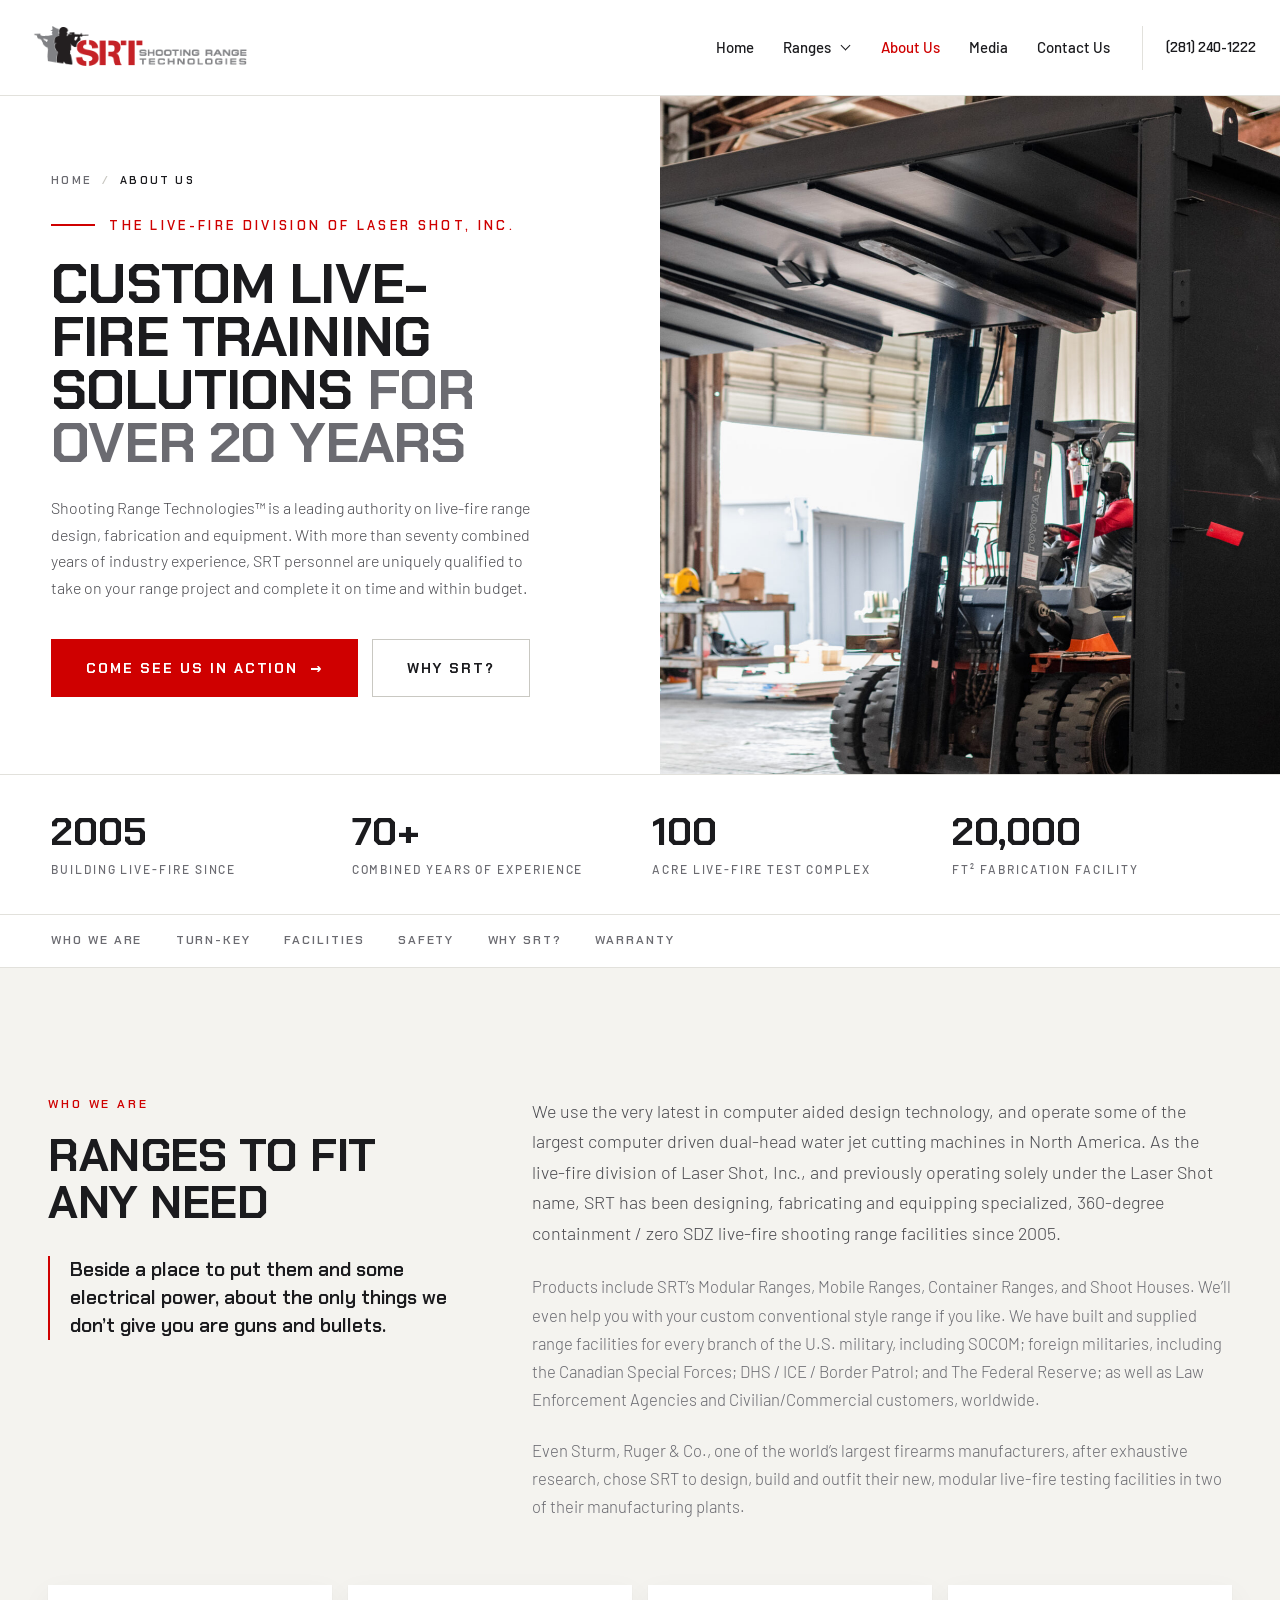
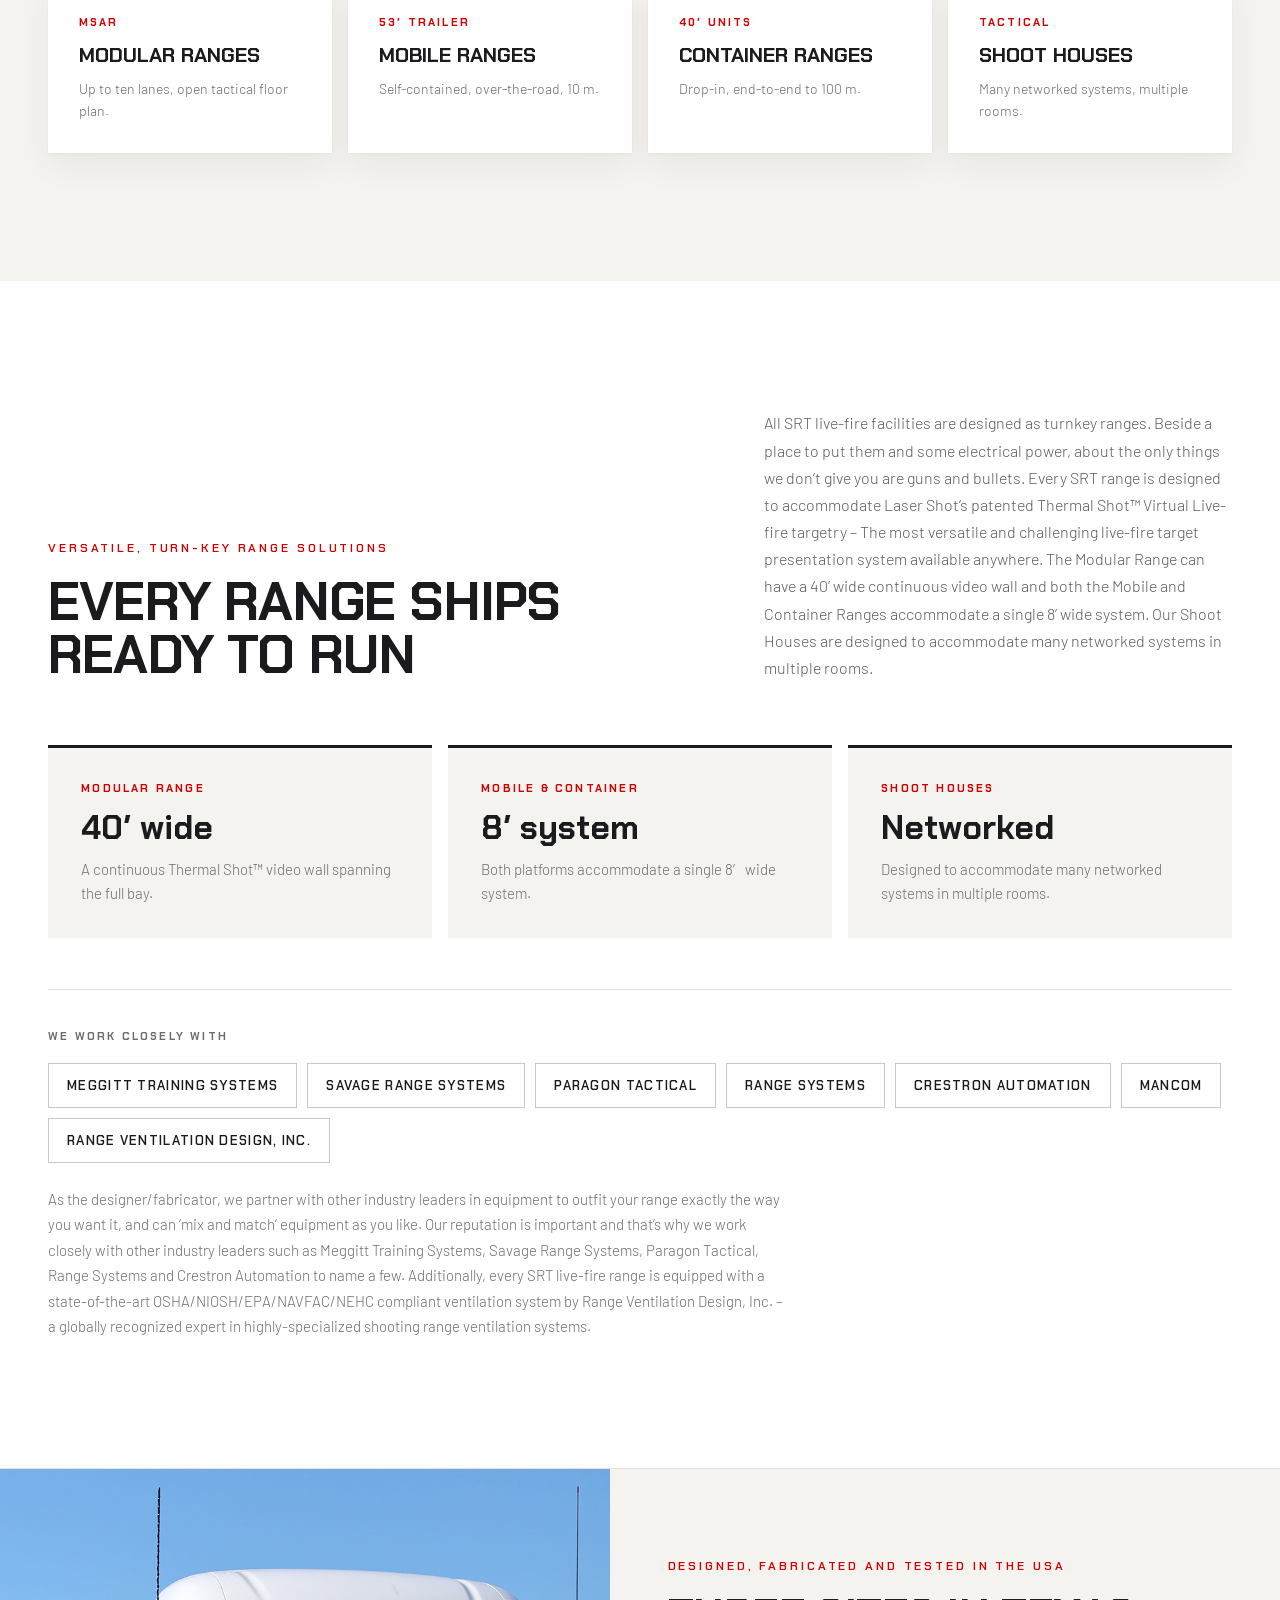
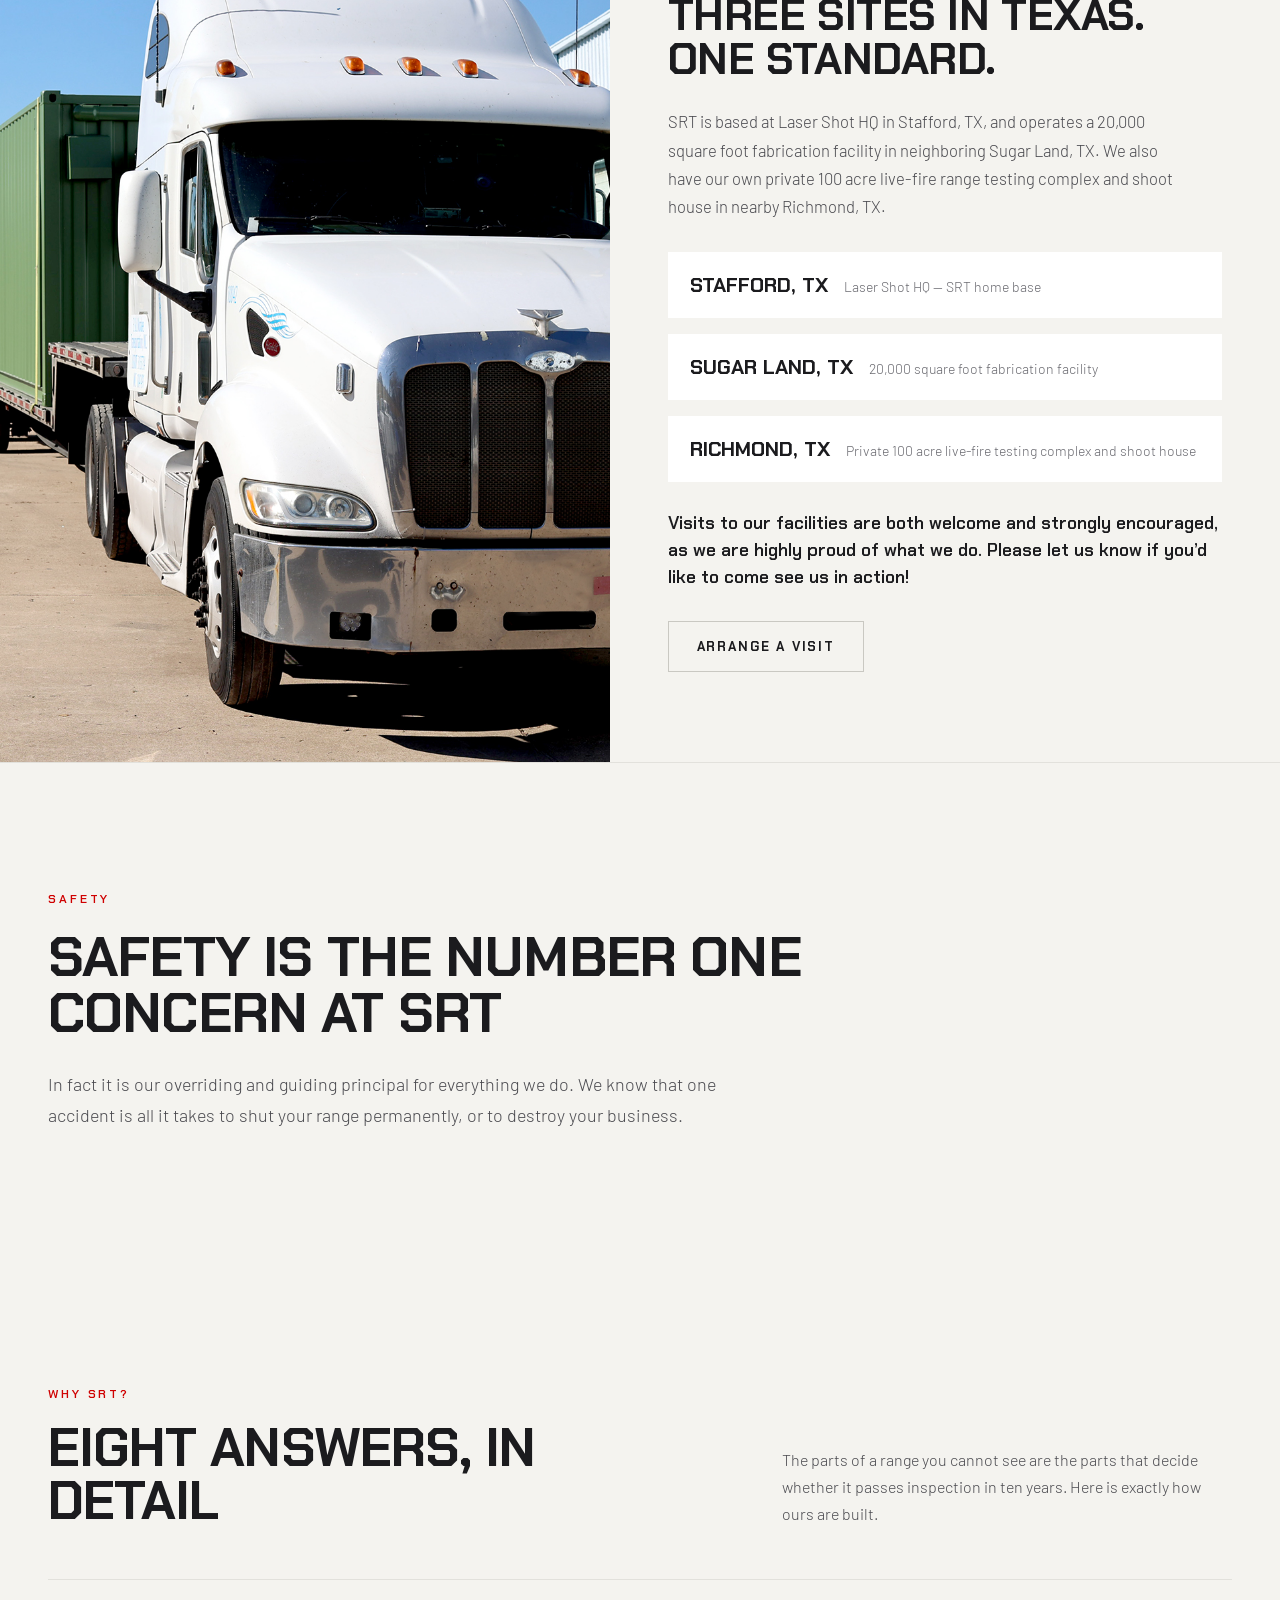
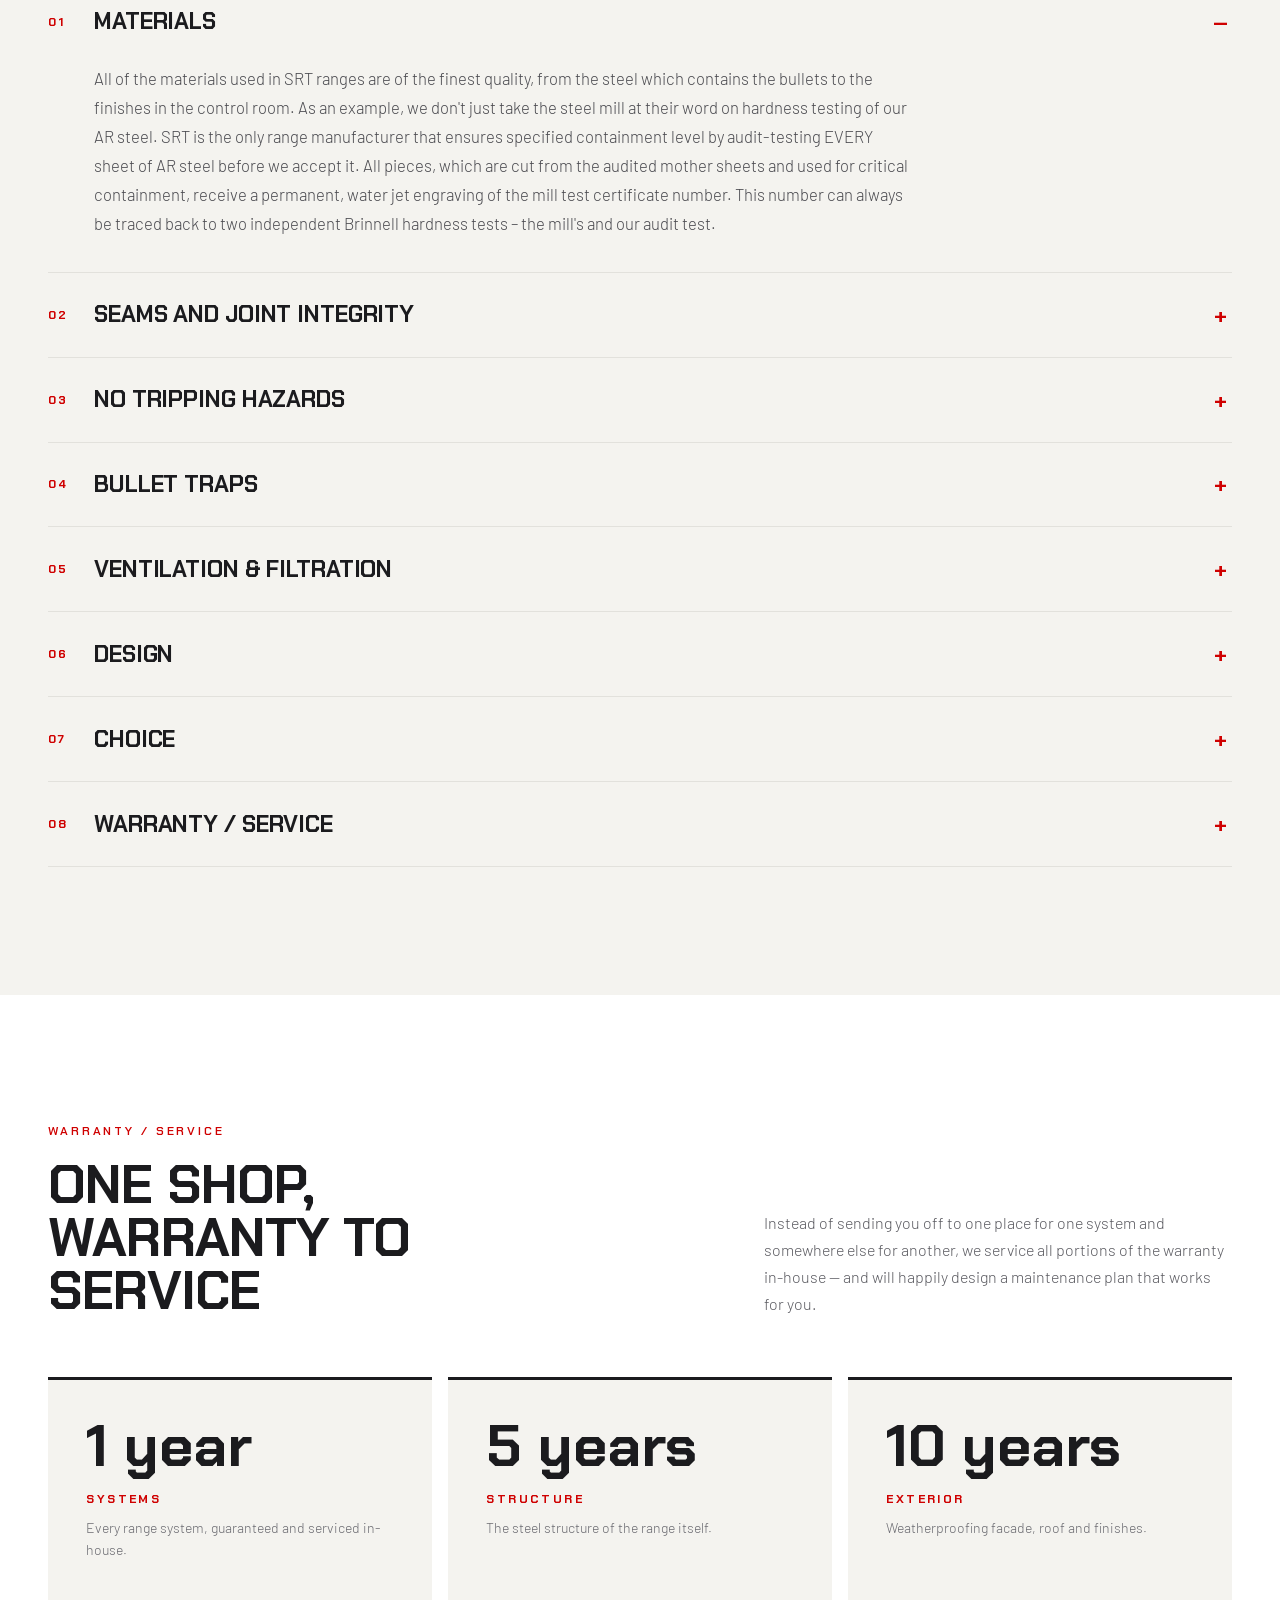
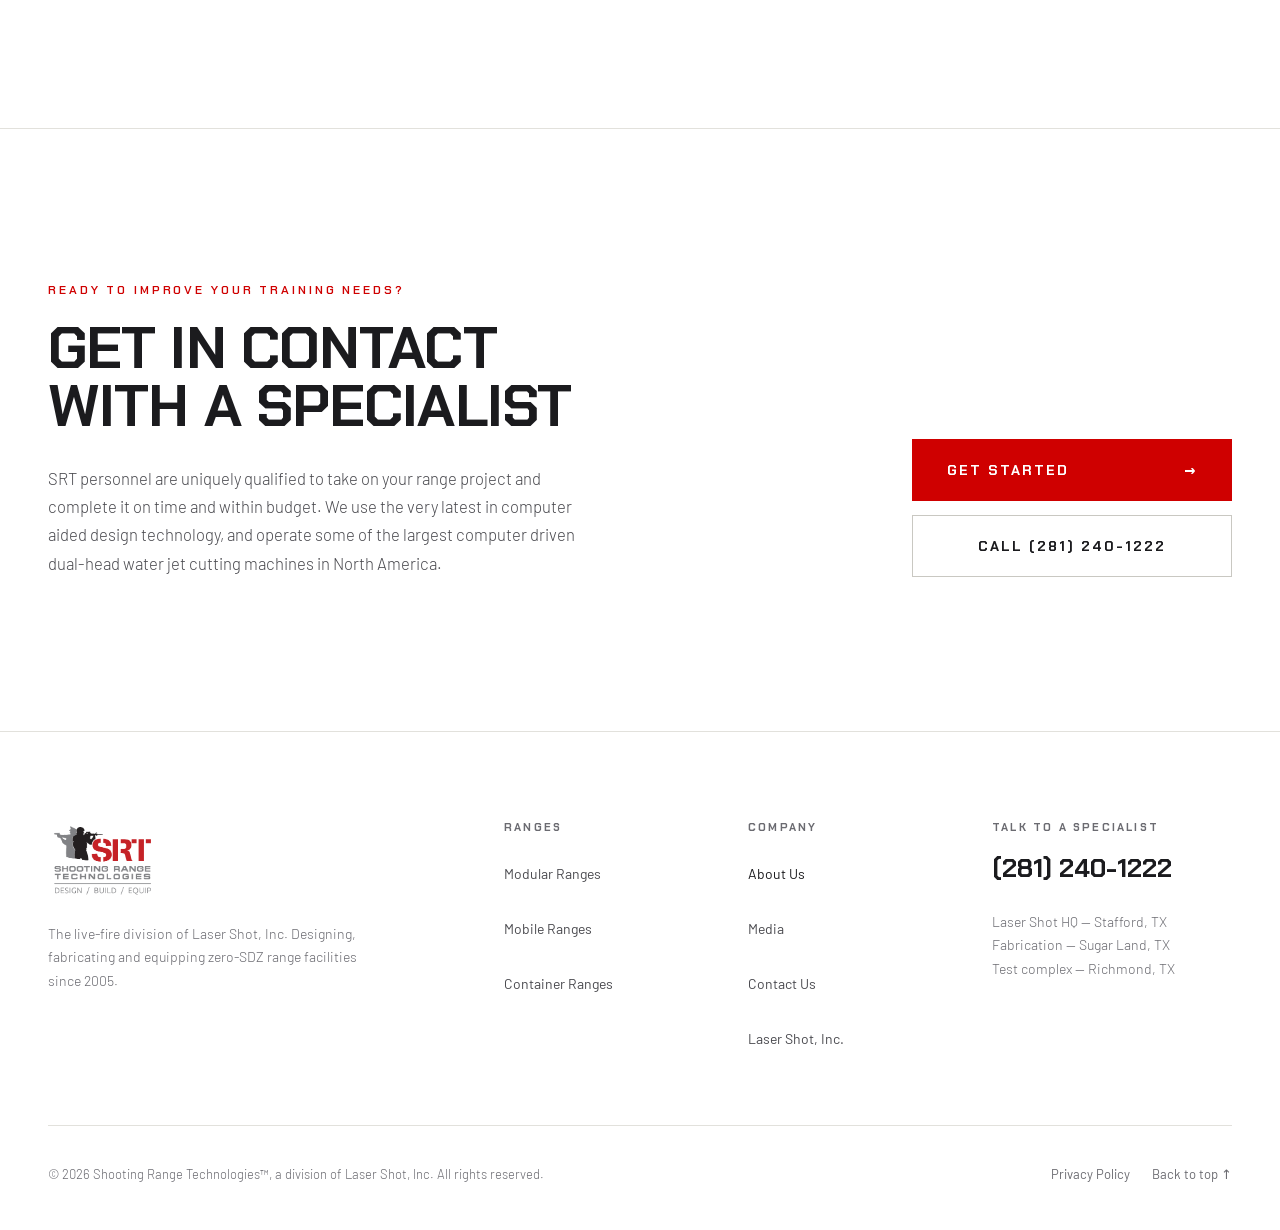
==== commit dc6adf7e: "Combine approved Light design with range navigation and categorized media" ====
--- a/about-us.html
+++ b/about-us.html
@@ -1,12 +1,13 @@
-<!doctype html>
-<html lang="en"><head><meta charset="utf-8"><meta name="robots" content="noindex,nofollow">
-<meta name="viewport" content="width=device-width, initial-scale=1">
+<!DOCTYPE html>
+
+<html lang="en"><head><meta charset="utf-8"/><meta content="noindex,nofollow" name="robots"/>
+<meta content="width=device-width, initial-scale=1" name="viewport"/>
 <title>About Us — Shooting Range Technologies</title>
-<meta name="description" content="Learn about us: Shooting Range Technologies™ is a leading authority on live-fire range design, fabrication and equipment.">
-<link rel="icon" href="assets/srt-favicon.png">
-<link rel="preconnect" href="https://fonts.googleapis.com">
-<link rel="preconnect" href="https://fonts.gstatic.com" crossorigin="crossorigin">
-<link href="https://fonts.googleapis.com/css2?family=Chakra+Petch:wght@500;600;700&amp;family=Barlow:wght@300;400;500;600&amp;display=swap" rel="stylesheet">
+<meta content="Learn about us: Shooting Range Technologies™ is a leading authority on live-fire range design, fabrication and equipment." name="description"/>
+<link href="assets/srt-favicon.png" rel="icon"/>
+<link href="https://fonts.googleapis.com" rel="preconnect"/>
+<link crossorigin="crossorigin" href="https://fonts.gstatic.com" rel="preconnect"/>
+<link href="https://fonts.googleapis.com/css2?family=Chakra+Petch:wght@500;600;700&amp;family=Barlow:wght@300;400;500;600&amp;display=swap" rel="stylesheet"/>
 <style>
   html { scroll-behavior: smooth; }
   body { margin: 0; background: #FFFFFF; -webkit-font-smoothing: antialiased; }
@@ -15,7 +16,7 @@
   a:hover { color: #FF2A2A; }
   ::selection { background: #CF0000; color: #fff; }
 </style>
-<link rel="stylesheet" href="assets/site.css"><style>.hover-1:hover{color:#CF0000 !important}
+<link href="assets/site.css" rel="stylesheet"/><style>.hover-1:hover{color:#CF0000 !important}
 .hover-2:hover{color:#CF0000 !important}
 .hover-3:hover{color:#FF2A2A !important}
 .hover-4:hover{color:#CF0000 !important}
@@ -48,442 +49,366 @@
 .hover-31:hover{color:#CF0000 !important}
 .hover-32:hover{color:#4A4A4F !important}
 .hover-33:hover{color:#4A4A4F !important}
-.hover-34:hover{color:#4A4A4F !important}</style></head><body>
+.hover-34:hover{color:#4A4A4F !important}</style><link href="assets/navigation.css" rel="stylesheet"/><link href="assets/final-polish.css" rel="stylesheet"/><meta content="Jillur Rahman" name="author"/></head><body>
+<div data-ref="rootRef" id="main" style="background:#FFFFFF;color:#1B1B1E;font-family:Barlow,system-ui,sans-serif;overflow-x:clip">
+<a class="skip-link" href="#main">Skip to content</a><header class="site-header" data-ref="headerRef"><div class="wrap header-inner"><a aria-label="Shooting Range Technologies home" class="brand" href="index.html"><img alt="Shooting Range Technologies" data-asset="SRT_Horizontal.png" decoding="async" fetchpriority="high" height="140" loading="eager" src="assets/images/SRT_Horizontal.png" width="566"/></a><nav aria-label="Main navigation" class="desktop-nav"><a href="index.html">Home</a><details class="nav-disclosure"><summary>Ranges <span class="chevron"></span></summary><div class="dropdown"><a href="modular-ranges.html">Modular Ranges</a><a href="mobile-ranges.html">Mobile Ranges</a><a href="container-ranges.html">Container Ranges</a></div></details><a aria-current="page" href="about-us.html">About Us</a><a href="media.html">Media</a><a href="contact-us.html">Contact Us</a></nav><a class="header-phone" href="tel:+12812401222">(281) 240-1222</a><button aria-controls="mobile-menu" aria-expanded="false" class="menu-trigger" data-menu-open="">Menu <span aria-hidden="true" class="menu-lines"></span></button></div></header><dialog aria-label="Main navigation" class="mobile-menu" id="mobile-menu"><div class="menu-top"><img alt="Shooting Range Technologies" data-asset="SRT_Horizontal.png" decoding="async" height="140" loading="lazy" src="assets/images/SRT_Horizontal.png" width="566"/><button aria-label="Close menu" class="icon-button" data-menu-close="">×</button></div><nav aria-label="Mobile navigation" class="mobile-links"><a href="index.html">Home</a><a class="sub" href="modular-ranges.html">Modular Ranges</a><a class="sub" href="mobile-ranges.html">Mobile Ranges</a><a class="sub" href="container-ranges.html">Container Ranges</a><a aria-current="page" href="about-us.html">About Us</a><a href="media.html">Media</a><a href="contact-us.html">Contact Us</a></nav><a class="button" href="tel:+12812401222">Call (281) 240-1222 <svg aria-hidden="true" class="arrow" fill="none" viewbox="0 0 24 24"><path d="M5 12h14M13 5l7 7-7 7" stroke="currentColor" stroke-width="1.5"></path></svg></a></dialog><nav aria-label="Page navigation" class="wrap no-js-nav"><a href="index.html">Home</a><a class="sub" href="modular-ranges.html">Modular Ranges</a><a class="sub" href="mobile-ranges.html">Mobile Ranges</a><a class="sub" href="container-ranges.html">Container Ranges</a><a aria-current="page" href="about-us.html">About Us</a><a href="media.html">Media</a><a href="contact-us.html">Contact Us</a></nav>
+<section id="top" style="color:#1B1B1E;background:#FFFFFF">
+<div style="max-width:1600px;margin:0 auto;display:flex;flex-wrap:wrap;align-items:stretch">
+<div style="flex:1 1 380px;display:flex;flex-direction:column;justify-content:center;padding:clamp(48px,6vw,100px) clamp(18px,4vw,64px)">
+<div style="display:flex;align-items:center;gap:10px;font-family:'Chakra Petch',sans-serif;font-weight:600;font-size:11px;letter-spacing:.2em;text-transform:uppercase;color:#6B6B71;margin-bottom:30px">
+<a class="hover-7" href="index.html" style="color:#6B6B71">Home</a>
+<span style="color:#C9C8C2">/</span>
+<span style="color:#1B1B1E">About Us</span>
+</div>
+<div style="display:flex;align-items:center;gap:14px;margin-bottom:24px">
+<span style="width:44px;height:2px;background:#CF0000;display:block"></span>
+<span style="font-family:'Chakra Petch',sans-serif;font-weight:600;font-size:clamp(11px,1vw,13px);letter-spacing:.26em;text-transform:uppercase;color:#CF0000">The live-fire division of Laser Shot, Inc.</span>
+</div>
+<h1 style="font-family:'Chakra Petch',sans-serif;font-weight:700;text-transform:uppercase;font-size:clamp(38px,4.4vw,72px);line-height:0.94;letter-spacing:-0.015em;margin:0;max-width:16ch;text-wrap:balance">Custom live-fire training solutions <span style="color:#6B6B71;display:inline">for over 20 years</span></h1>
+<p style="max-width:54ch;margin:26px 0 0;font-size:clamp(16px,1.25vw,18px);line-height:1.65;color:#4A4A4F;font-weight:300">Shooting Range Technologies™ is a leading authority on live-fire range design, fabrication and equipment. With more than seventy combined years of industry experience, SRT personnel are uniquely qualified to take on your range project and complete it on time and within budget.</p>
+<div style="display:flex;flex-wrap:wrap;gap:14px;margin-top:38px">
+<a class="hover-8" href="#facilities" style="font-family:'Chakra Petch',sans-serif;font-weight:700;font-size:14px;letter-spacing:.14em;text-transform:uppercase;color:#fff;background:#CF0000;padding:19px 34px;border:1px solid #CF0000;display:inline-flex;align-items:center;gap:12px">Come see us in action <span style="font-size:16px;line-height:1">→</span></a>
+<a class="hover-9" href="#why" style="font-family:'Chakra Petch',sans-serif;font-weight:700;font-size:14px;letter-spacing:.14em;text-transform:uppercase;color:#1B1B1E;background:transparent;padding:19px 34px;border:1px solid #C9C8C2;display:inline-flex;align-items:center">Why SRT?</a>
+</div>
+</div>
+<div style="flex:1 1 340px;position:relative;min-height:clamp(300px,42vw,620px);background:#1B1B1E;overflow:hidden">
+<img alt="SRT range module under fabrication in Texas" data-parallax="1" src="assets/mr-fabrication.jpg" style="position:absolute;left:0;top:-10%;width:100%;height:120%;object-fit:cover;object-position:62% 50%;will-change:transform;backface-visibility:hidden"/>
+</div>
+</div>
+<div style="border-top:1px solid #E2E1DC;background:#FFFFFF">
+<div style="max-width:1600px;margin:0 auto;padding:clamp(28px,3vw,40px) clamp(18px,4vw,64px);display:flex;flex-wrap:wrap;gap:24px">
+<div style="flex:1 1 170px">
+<div style="font-family:'Chakra Petch',sans-serif;font-weight:700;font-size:clamp(26px,3vw,42px);line-height:1;color:#1B1B1E"><span data-bind="2">2005</span></div>
+<div style="font-size:12px;letter-spacing:.16em;text-transform:uppercase;color:#6B6B71;margin-top:10px;font-weight:500"><span data-bind="3">Building live-fire since</span></div>
+</div>
+<div style="flex:1 1 170px">
+<div style="font-family:'Chakra Petch',sans-serif;font-weight:700;font-size:clamp(26px,3vw,42px);line-height:1;color:#1B1B1E"><span data-bind="4">70+</span></div>
+<div style="font-size:12px;letter-spacing:.16em;text-transform:uppercase;color:#6B6B71;margin-top:10px;font-weight:500"><span data-bind="5">Combined years of experience</span></div>
+</div>
+<div style="flex:1 1 170px">
+<div style="font-family:'Chakra Petch',sans-serif;font-weight:700;font-size:clamp(26px,3vw,42px);line-height:1;color:#1B1B1E"><span data-bind="6">100</span></div>
+<div style="font-size:12px;letter-spacing:.16em;text-transform:uppercase;color:#6B6B71;margin-top:10px;font-weight:500"><span data-bind="7">Acre live-fire test complex</span></div>
+</div>
+<div style="flex:1 1 170px">
+<div style="font-family:'Chakra Petch',sans-serif;font-weight:700;font-size:clamp(26px,3vw,42px);line-height:1;color:#1B1B1E"><span data-bind="8">20,000</span></div>
+<div style="font-size:12px;letter-spacing:.16em;text-transform:uppercase;color:#6B6B71;margin-top:10px;font-weight:500"><span data-bind="9">Ft² fabrication facility</span></div>
+</div>
+</div>
+</div>
+</section>
+<nav data-ref="railRef" style="position:sticky;top:82px;z-index:50;background:rgba(255,255,255,0.94);backdrop-filter:blur(12px);-webkit-backdrop-filter:blur(12px);border-top:1px solid #E2E1DC;border-bottom:1px solid #E2E1DC">
+<div style="max-width:1600px;margin:0 auto;padding:0 clamp(18px,4vw,64px);display:flex;gap:clamp(18px,2.6vw,38px);overflow-x:auto;align-items:center">
+<a class="hover-10" data-bind="10" href="#story" style="font-family:'Chakra Petch',sans-serif;font-weight:600;font-size:12px;letter-spacing:.16em;text-transform:uppercase;color:#6B6B71;padding:17px 0;white-space:nowrap;border-bottom:2px solid transparent"><span data-bind="11">Who we are</span></a>
+<a class="hover-11" data-bind="12" href="#turnkey" style="font-family:'Chakra Petch',sans-serif;font-weight:600;font-size:12px;letter-spacing:.16em;text-transform:uppercase;color:#6B6B71;padding:17px 0;white-space:nowrap;border-bottom:2px solid transparent"><span data-bind="13">Turn-key</span></a>
+<a class="hover-12" data-bind="14" href="#facilities" style="font-family:'Chakra Petch',sans-serif;font-weight:600;font-size:12px;letter-spacing:.16em;text-transform:uppercase;color:#6B6B71;padding:17px 0;white-space:nowrap;border-bottom:2px solid transparent"><span data-bind="15">Facilities</span></a>
+<a class="hover-13" data-bind="16" href="#safety" style="font-family:'Chakra Petch',sans-serif;font-weight:600;font-size:12px;letter-spacing:.16em;text-transform:uppercase;color:#6B6B71;padding:17px 0;white-space:nowrap;border-bottom:2px solid transparent"><span data-bind="17">Safety</span></a>
+<a class="hover-14" data-bind="18" href="#why" style="font-family:'Chakra Petch',sans-serif;font-weight:600;font-size:12px;letter-spacing:.16em;text-transform:uppercase;color:#6B6B71;padding:17px 0;white-space:nowrap;border-bottom:2px solid transparent"><span data-bind="19">Why SRT?</span></a>
+<a class="hover-15" data-bind="20" href="#warranty" style="font-family:'Chakra Petch',sans-serif;font-weight:600;font-size:12px;letter-spacing:.16em;text-transform:uppercase;color:#6B6B71;padding:17px 0;white-space:nowrap;border-bottom:2px solid transparent"><span data-bind="21">Warranty</span></a>
+</div>
+</nav>
+<section id="story" style="background:#F4F3EF;color:#1B1B1E;padding:clamp(70px,10vw,140px) clamp(18px,4vw,48px)">
+<div style="max-width:1400px;margin:0 auto;display:flex;flex-wrap:wrap;gap:clamp(34px,5vw,90px)">
+<div style="flex:1 1 300px;max-width:420px">
+<div style="font-family:'Chakra Petch',sans-serif;font-weight:600;font-size:12px;letter-spacing:.24em;text-transform:uppercase;color:#CF0000;margin-bottom:20px">Who we are</div>
+<h2 style="font-family:'Chakra Petch',sans-serif;font-weight:700;text-transform:uppercase;font-size:clamp(30px,3.6vw,52px);line-height:1.02;letter-spacing:-0.01em;margin:0;color:#1B1B1E">Ranges to fit any need</h2>
+<div style="margin-top:30px;padding-left:20px;border-left:2px solid #CF0000">
+<p style="margin:0;font-family:'Chakra Petch',sans-serif;font-weight:600;font-size:clamp(16px,1.5vw,20px);line-height:1.45;color:#1B1B1E">Beside a place to put them and some electrical power, about the only things we don’t give you are guns and bullets.</p>
+</div>
+</div>
+<div style="flex:1 1 420px">
+<p style="margin:0;font-size:clamp(16px,1.4vw,20px);line-height:1.7;color:#4A4A4F;font-weight:300">We use the very latest in computer aided design technology, and operate some of the largest computer driven dual-head water jet cutting machines in North America. As the live-fire division of Laser Shot, Inc., and previously operating solely under the Laser Shot name, SRT has been designing, fabricating and equipping specialized, 360-degree containment / zero SDZ live-fire shooting range facilities since 2005.</p>
+<p style="margin:24px 0 0;font-size:clamp(15px,1.3vw,18px);line-height:1.7;color:#6B6B71;font-weight:300">Products include SRT’s Modular Ranges, Mobile Ranges, Container Ranges, and Shoot Houses. We’ll even help you with your custom conventional style range if you like. We have built and supplied range facilities for every branch of the U.S. military, including SOCOM; foreign militaries, including the Canadian Special Forces; DHS / ICE / Border Patrol; and The Federal Reserve; as well as Law Enforcement Agencies and Civilian/Commercial customers, worldwide.</p>
+<p style="margin:22px 0 0;font-size:clamp(15px,1.3vw,18px);line-height:1.7;color:#6B6B71;font-weight:300">Even Sturm, Ruger &amp; Co., one of the world’s largest firearms manufacturers, after exhaustive research, chose SRT to design, build and outfit their new, modular live-fire testing facilities in two of their manufacturing plants.</p>
+</div>
+</div>
+<div style="max-width:1400px;margin:clamp(44px,5vw,72px) auto 0;display:flex;flex-wrap:wrap;gap:16px">
+<a class="hover-16" data-bind="22" href="modular-ranges.html" style="flex:1 1 210px;background:#FFFFFF;box-shadow:0 1px 2px rgba(27,27,30,0.04),0 12px 30px rgba(27,27,30,0.06);padding:clamp(24px,2.4vw,34px);color:#1B1B1E;display:block">
+<div style="font-family:'Chakra Petch',sans-serif;font-weight:700;font-size:11px;letter-spacing:.2em;text-transform:uppercase;color:#CF0000"><span data-bind="23">MSAR</span></div>
+<div style="font-family:'Chakra Petch',sans-serif;font-weight:700;font-size:clamp(17px,1.6vw,22px);line-height:1.2;color:#1B1B1E;margin-top:14px;text-transform:uppercase"><span data-bind="24">Modular Ranges</span></div>
+<div style="font-size:14px;line-height:1.6;color:#6B6B71;margin-top:10px;font-weight:300"><span data-bind="25">Up to ten lanes, open tactical floor plan.</span></div>
+</a>
+<a class="hover-17" data-bind="26" href="mobile-ranges.html" style="flex:1 1 210px;background:#FFFFFF;box-shadow:0 1px 2px rgba(27,27,30,0.04),0 12px 30px rgba(27,27,30,0.06);padding:clamp(24px,2.4vw,34px);color:#1B1B1E;display:block">
+<div style="font-family:'Chakra Petch',sans-serif;font-weight:700;font-size:11px;letter-spacing:.2em;text-transform:uppercase;color:#CF0000"><span data-bind="27">53′ Trailer</span></div>
+<div style="font-family:'Chakra Petch',sans-serif;font-weight:700;font-size:clamp(17px,1.6vw,22px);line-height:1.2;color:#1B1B1E;margin-top:14px;text-transform:uppercase"><span data-bind="28">Mobile Ranges</span></div>
+<div style="font-size:14px;line-height:1.6;color:#6B6B71;margin-top:10px;font-weight:300"><span data-bind="29">Self-contained, over-the-road, 10 m.</span></div>
+</a>
+<a class="hover-18" data-bind="30" href="container-ranges.html" style="flex:1 1 210px;background:#FFFFFF;box-shadow:0 1px 2px rgba(27,27,30,0.04),0 12px 30px rgba(27,27,30,0.06);padding:clamp(24px,2.4vw,34px);color:#1B1B1E;display:block">
+<div style="font-family:'Chakra Petch',sans-serif;font-weight:700;font-size:11px;letter-spacing:.2em;text-transform:uppercase;color:#CF0000"><span data-bind="31">40′ Units</span></div>
+<div style="font-family:'Chakra Petch',sans-serif;font-weight:700;font-size:clamp(17px,1.6vw,22px);line-height:1.2;color:#1B1B1E;margin-top:14px;text-transform:uppercase"><span data-bind="32">Container Ranges</span></div>
+<div style="font-size:14px;line-height:1.6;color:#6B6B71;margin-top:10px;font-weight:300"><span data-bind="33">Drop-in, end-to-end to 100 m.</span></div>
+</a>
+<a class="hover-19" data-bind="34" href="index.html#ranges" style="flex:1 1 210px;background:#FFFFFF;box-shadow:0 1px 2px rgba(27,27,30,0.04),0 12px 30px rgba(27,27,30,0.06);padding:clamp(24px,2.4vw,34px);color:#1B1B1E;display:block">
+<div style="font-family:'Chakra Petch',sans-serif;font-weight:700;font-size:11px;letter-spacing:.2em;text-transform:uppercase;color:#CF0000"><span data-bind="35">Tactical</span></div>
+<div style="font-family:'Chakra Petch',sans-serif;font-weight:700;font-size:clamp(17px,1.6vw,22px);line-height:1.2;color:#1B1B1E;margin-top:14px;text-transform:uppercase"><span data-bind="36">Shoot Houses</span></div>
+<div style="font-size:14px;line-height:1.6;color:#6B6B71;margin-top:10px;font-weight:300"><span data-bind="37">Many networked systems, multiple rooms.</span></div>
+</a>
+</div>
+</section>
+<section id="turnkey" style="background:#FFFFFF;padding:clamp(70px,10vw,140px) clamp(18px,4vw,48px)">
+<div style="max-width:1400px;margin:0 auto">
+<div style="display:flex;flex-wrap:wrap;gap:clamp(28px,5vw,80px);align-items:flex-end;margin-bottom:clamp(40px,5vw,64px)">
+<div style="flex:1 1 420px">
+<div style="font-family:'Chakra Petch',sans-serif;font-weight:600;font-size:12px;letter-spacing:.24em;text-transform:uppercase;color:#CF0000;margin-bottom:20px">Versatile, turn-key range solutions</div>
+<h2 style="font-family:'Chakra Petch',sans-serif;font-weight:700;text-transform:uppercase;font-size:clamp(30px,4.2vw,58px);line-height:0.98;letter-spacing:-0.015em;margin:0;max-width:16ch">Every range ships ready to run</h2>
+</div>
+<p style="flex:1 1 320px;max-width:52ch;margin:0;font-size:clamp(15px,1.25vw,18px);line-height:1.7;color:#5A5A60;font-weight:300">All SRT live-fire facilities are designed as turnkey ranges. Beside a place to put them and some electrical power, about the only things we don’t give you are guns and bullets. Every SRT range is designed to accommodate Laser Shot’s patented Thermal Shot™ Virtual Live-fire targetry – The most versatile and challenging live-fire target presentation system available anywhere. The Modular Range can have a 40’ wide continuous video wall and both the Mobile and Container Ranges accommodate a single 8’ wide system. Our Shoot Houses are designed to accommodate many networked systems in multiple rooms. </p>
+</div>
+<div style="display:flex;flex-wrap:wrap;gap:16px">
+<div style="flex:1 1 300px;background:#F4F3EF;border-top:3px solid #1B1B1E;padding:clamp(26px,2.6vw,38px)">
+<div style="font-family:'Chakra Petch',sans-serif;font-weight:700;font-size:11px;letter-spacing:.2em;text-transform:uppercase;color:#CF0000"><span data-bind="38">Modular Range</span></div>
+<div style="font-family:'Chakra Petch',sans-serif;font-weight:700;font-size:clamp(24px,2.6vw,38px);line-height:1;color:#1B1B1E;margin-top:16px"><span data-bind="39">40′ wide</span></div>
+<div style="font-size:15px;line-height:1.6;color:#6B6B71;margin-top:12px;font-weight:300"><span data-bind="40">A continuous Thermal Shot™ video wall spanning the full bay.</span></div>
+</div>
+<div style="flex:1 1 300px;background:#F4F3EF;border-top:3px solid #1B1B1E;padding:clamp(26px,2.6vw,38px)">
+<div style="font-family:'Chakra Petch',sans-serif;font-weight:700;font-size:11px;letter-spacing:.2em;text-transform:uppercase;color:#CF0000"><span data-bind="41">Mobile &amp; Container</span></div>
+<div style="font-family:'Chakra Petch',sans-serif;font-weight:700;font-size:clamp(24px,2.6vw,38px);line-height:1;color:#1B1B1E;margin-top:16px"><span data-bind="42">8′ system</span></div>
+<div style="font-size:15px;line-height:1.6;color:#6B6B71;margin-top:12px;font-weight:300"><span data-bind="43">Both platforms accommodate a single 8′ wide system.</span></div>
+</div>
+<div style="flex:1 1 300px;background:#F4F3EF;border-top:3px solid #1B1B1E;padding:clamp(26px,2.6vw,38px)">
+<div style="font-family:'Chakra Petch',sans-serif;font-weight:700;font-size:11px;letter-spacing:.2em;text-transform:uppercase;color:#CF0000"><span data-bind="44">Shoot Houses</span></div>
+<div style="font-family:'Chakra Petch',sans-serif;font-weight:700;font-size:clamp(24px,2.6vw,38px);line-height:1;color:#1B1B1E;margin-top:16px"><span data-bind="45">Networked</span></div>
+<div style="font-size:15px;line-height:1.6;color:#6B6B71;margin-top:12px;font-weight:300"><span data-bind="46">Designed to accommodate many networked systems in multiple rooms.</span></div>
+</div>
+</div>
+<div style="margin-top:clamp(36px,4vw,56px);padding-top:clamp(30px,3vw,44px);border-top:1px solid #E2E1DC">
+<div style="font-family:'Chakra Petch',sans-serif;font-weight:700;font-size:11px;letter-spacing:.2em;text-transform:uppercase;color:#6B6B71;margin-bottom:20px">We work closely with</div>
+<div style="display:flex;flex-wrap:wrap;gap:10px">
+<span style="font-family:'Chakra Petch',sans-serif;font-weight:600;font-size:13px;letter-spacing:.1em;text-transform:uppercase;color:#1B1B1E;border:1px solid #C9C8C2;padding:13px 18px"><span data-bind="47">Meggitt Training Systems</span></span>
+<span style="font-family:'Chakra Petch',sans-serif;font-weight:600;font-size:13px;letter-spacing:.1em;text-transform:uppercase;color:#1B1B1E;border:1px solid #C9C8C2;padding:13px 18px"><span data-bind="48">Savage Range Systems</span></span>
+<span style="font-family:'Chakra Petch',sans-serif;font-weight:600;font-size:13px;letter-spacing:.1em;text-transform:uppercase;color:#1B1B1E;border:1px solid #C9C8C2;padding:13px 18px"><span data-bind="49">Paragon Tactical</span></span>
+<span style="font-family:'Chakra Petch',sans-serif;font-weight:600;font-size:13px;letter-spacing:.1em;text-transform:uppercase;color:#1B1B1E;border:1px solid #C9C8C2;padding:13px 18px"><span data-bind="50">Range Systems</span></span>
+<span style="font-family:'Chakra Petch',sans-serif;font-weight:600;font-size:13px;letter-spacing:.1em;text-transform:uppercase;color:#1B1B1E;border:1px solid #C9C8C2;padding:13px 18px"><span data-bind="51">Crestron Automation</span></span>
+<span style="font-family:'Chakra Petch',sans-serif;font-weight:600;font-size:13px;letter-spacing:.1em;text-transform:uppercase;color:#1B1B1E;border:1px solid #C9C8C2;padding:13px 18px"><span data-bind="52">Mancom</span></span>
+<span style="font-family:'Chakra Petch',sans-serif;font-weight:600;font-size:13px;letter-spacing:.1em;text-transform:uppercase;color:#1B1B1E;border:1px solid #C9C8C2;padding:13px 18px"><span data-bind="53">Range Ventilation Design, Inc.</span></span>
+</div>
+<p style="margin:24px 0 0;max-width:92ch;font-size:15px;line-height:1.7;color:#6B6B71;font-weight:300">As the designer/fabricator, we partner with other industry leaders in equipment to outfit your range exactly the way you want it, and can ‘mix and match’ equipment as you like. Our reputation is important and that’s why we work closely with other industry leaders such as Meggitt Training Systems, Savage Range Systems, Paragon Tactical, Range Systems and Crestron Automation to name a few. Additionally, every SRT live-fire range is equipped with a state-of-the-art OSHA/NIOSH/EPA/NAVFAC/NEHC compliant ventilation system by Range Ventilation Design, Inc. – a globally recognized expert in highly-specialized shooting range ventilation systems.</p>
+</div>
+</div>
+</section>
+<section id="facilities" style="background:#F4F3EF;border-top:1px solid #E2E1DC">
+<div style="max-width:1600px;margin:0 auto;display:flex;flex-wrap:wrap">
+<div style="flex:1 1 420px;min-height:clamp(320px,38vw,620px);position:relative">
+<img alt="Inside an SRT-built facility in Texas" src="assets/ab-facility.jpg" style="position:absolute;inset:0;width:100%;height:100%;object-fit:cover;object-position:center 35%"/>
+</div>
+<div style="flex:1 1 480px;display:flex;flex-direction:column;justify-content:center;padding:clamp(56px,7vw,100px) clamp(24px,4.5vw,80px)">
+<div style="font-family:'Chakra Petch',sans-serif;font-weight:600;font-size:12px;letter-spacing:.24em;text-transform:uppercase;color:#CF0000;margin-bottom:20px">Designed, fabricated and tested in the USA</div>
+<h2 style="font-family:'Chakra Petch',sans-serif;font-weight:700;text-transform:uppercase;font-size:clamp(28px,3.4vw,50px);line-height:1.0;letter-spacing:-0.01em;margin:0;max-width:18ch">Three sites in Texas. One standard.</h2>
+<p style="margin:26px 0 0;max-width:58ch;font-size:clamp(15px,1.3vw,18px);line-height:1.7;color:#4A4A4F;font-weight:300">SRT is based at Laser Shot HQ in Stafford, TX, and operates a 20,000 square foot fabrication facility in neighboring Sugar Land, TX. We also have our own private 100 acre live-fire range testing complex and shoot house in nearby Richmond, TX.</p>
+<div style="display:flex;flex-direction:column;gap:16px;margin-top:32px">
+<div style="background:#FFFFFF;padding:20px 22px;display:flex;flex-wrap:wrap;align-items:baseline;gap:6px 16px">
+<span style="font-family:'Chakra Petch',sans-serif;font-weight:700;font-size:clamp(17px,1.6vw,21px);text-transform:uppercase;color:#1B1B1E;flex:0 0 auto"><span data-bind="54">Stafford, TX</span></span>
+<span style="font-size:14px;line-height:1.5;color:#6B6B71;font-weight:300"><span data-bind="55">Laser Shot HQ — SRT home base</span></span>
+</div>
+<div style="background:#FFFFFF;padding:20px 22px;display:flex;flex-wrap:wrap;align-items:baseline;gap:6px 16px">
+<span style="font-family:'Chakra Petch',sans-serif;font-weight:700;font-size:clamp(17px,1.6vw,21px);text-transform:uppercase;color:#1B1B1E;flex:0 0 auto"><span data-bind="56">Sugar Land, TX</span></span>
+<span style="font-size:14px;line-height:1.5;color:#6B6B71;font-weight:300"><span data-bind="57">20,000 square foot fabrication facility</span></span>
+</div>
+<div style="background:#FFFFFF;padding:20px 22px;display:flex;flex-wrap:wrap;align-items:baseline;gap:6px 16px">
+<span style="font-family:'Chakra Petch',sans-serif;font-weight:700;font-size:clamp(17px,1.6vw,21px);text-transform:uppercase;color:#1B1B1E;flex:0 0 auto"><span data-bind="58">Richmond, TX</span></span>
+<span style="font-size:14px;line-height:1.5;color:#6B6B71;font-weight:300"><span data-bind="59">Private 100 acre live-fire testing complex and shoot house</span></span>
+</div>
+</div>
+<p style="margin:28px 0 0;max-width:58ch;font-family:'Chakra Petch',sans-serif;font-weight:600;font-size:clamp(15px,1.4vw,19px);line-height:1.5;color:#1B1B1E">Visits to our facilities are both welcome and strongly encouraged, as we are highly proud of what we do. Please let us know if you’d like to come see us in action!</p>
+<a class="hover-20" href="#contact" style="margin-top:30px;align-self:flex-start;font-family:'Chakra Petch',sans-serif;font-weight:700;font-size:13px;letter-spacing:.14em;text-transform:uppercase;color:#1B1B1E;border:1px solid #C9C8C2;padding:16px 28px">Arrange a visit</a>
+</div>
+</div>
+</section>
+<section id="safety" style="position:relative;padding:clamp(70px,10vw,130px) clamp(18px,4vw,48px);background:#F4F3EF;border-top:1px solid #E2E1DC">
+<div style="max-width:1400px;margin:0 auto">
+<div style="font-family:'Chakra Petch',sans-serif;font-weight:600;font-size:12px;letter-spacing:.24em;text-transform:uppercase;color:#CF0000;margin-bottom:22px">Safety</div>
+<h2 style="font-family:'Chakra Petch',sans-serif;font-weight:700;text-transform:uppercase;font-size:clamp(28px,4.4vw,64px);line-height:1.0;letter-spacing:-0.015em;margin:0;max-width:22ch">Safety is the number one concern at SRT</h2>
+<p style="margin:28px 0 0;max-width:70ch;font-size:clamp(16px,1.4vw,20px);line-height:1.7;color:#4A4A4F;font-weight:300">In fact it is our overriding and guiding principal for everything we do. We know that one accident is all it takes to shut your range permanently, or to destroy your business.</p>
+</div>
+</section>
+<section id="why" style="background:#F4F3EF;color:#1B1B1E;padding:clamp(70px,10vw,140px) clamp(18px,4vw,48px)">
+<div style="max-width:1400px;margin:0 auto">
+<div style="display:flex;flex-wrap:wrap;gap:clamp(28px,5vw,80px);align-items:flex-end;margin-bottom:clamp(36px,4vw,56px)">
+<div style="flex:1 1 420px">
+<div style="font-family:'Chakra Petch',sans-serif;font-weight:600;font-size:12px;letter-spacing:.24em;text-transform:uppercase;color:#CF0000;margin-bottom:20px">Why SRT?</div>
+<h2 style="font-family:'Chakra Petch',sans-serif;font-weight:700;text-transform:uppercase;font-size:clamp(30px,4.2vw,58px);line-height:0.98;letter-spacing:-0.015em;margin:0;max-width:15ch;color:#1B1B1E">Eight answers, in detail</h2>
+</div>
+<p style="flex:1 1 320px;max-width:50ch;margin:0;font-size:clamp(15px,1.25vw,18px);line-height:1.7;color:#4A4A4F;font-weight:300">The parts of a range you cannot see are the parts that decide whether it passes inspection in ten years. Here is exactly how ours are built.</p>
+</div>
+<div style="border-top:1px solid #E2E1DC">
+<div style="border-bottom:1px solid #E2E1DC">
+<button data-bind="60" style="width:100%;background:transparent;border:0;padding:clamp(22px,2.2vw,30px) 0;display:flex;align-items:center;gap:16px;cursor:pointer;text-align:left;font-family:Barlow,sans-serif">
+<span style="font-family:'Chakra Petch',sans-serif;font-weight:700;font-size:12px;letter-spacing:.16em;color:#CF0000;flex:0 0 30px"><span data-bind="61">01</span></span>
+<span style="font-family:'Chakra Petch',sans-serif;font-weight:700;font-size:clamp(17px,1.8vw,26px);text-transform:uppercase;color:#1B1B1E;flex:1 1 auto;line-height:1.2;letter-spacing:-0.005em"><span data-bind="62">Materials</span></span>
+<span style="font-family:'Chakra Petch',sans-serif;font-weight:600;font-size:24px;color:#CF0000;flex:0 0 auto;line-height:1;width:24px;text-align:center"><span data-bind="63">–</span></span>
+</button>
+<div data-bind="64" style="display: contents;">
+<div style="padding:0 0 clamp(26px,2.6vw,36px) 46px;max-width:96ch">
+<p data-source-copy="about-us:11" style="margin:0;font-size:clamp(15px,1.3vw,18px);line-height:1.75;color:#4A4A4F;font-weight:300">All of the materials used in SRT ranges are of the finest quality, from the steel which contains the bullets to the finishes in the control room. As an example, we don't just take the steel mill at their word on hardness testing of our AR steel. SRT is the only range manufacturer that ensures specified containment level by audit-testing EVERY sheet of AR steel before we accept it. All pieces, which are cut from the audited mother sheets and used for critical containment, receive a permanent, water jet engraving of the mill test certificate number. This number can always be traced back to two independent Brinnell hardness tests – the mill's and our audit test.</p>
+</div>
+</div>
+</div>
+<div style="border-bottom:1px solid #E2E1DC">
+<button data-bind="66" style="width:100%;background:transparent;border:0;padding:clamp(22px,2.2vw,30px) 0;display:flex;align-items:center;gap:16px;cursor:pointer;text-align:left;font-family:Barlow,sans-serif">
+<span style="font-family:'Chakra Petch',sans-serif;font-weight:700;font-size:12px;letter-spacing:.16em;color:#CF0000;flex:0 0 30px"><span data-bind="67">02</span></span>
+<span style="font-family:'Chakra Petch',sans-serif;font-weight:700;font-size:clamp(17px,1.8vw,26px);text-transform:uppercase;color:#1B1B1E;flex:1 1 auto;line-height:1.2;letter-spacing:-0.005em"><span data-bind="68">Seams and joint integrity</span></span>
+<span style="font-family:'Chakra Petch',sans-serif;font-weight:600;font-size:24px;color:#CF0000;flex:0 0 auto;line-height:1;width:24px;text-align:center"><span data-bind="69">+</span></span>
+</button>
+<div data-bind="70" style="display: none;">
+<div style="padding:0 0 clamp(26px,2.6vw,36px) 46px;max-width:96ch">
+<p data-source-copy="about-us:13" style="margin:0;font-size:clamp(15px,1.3vw,18px);line-height:1.75;color:#4A4A4F;font-weight:300">Seams are always a potential weak point, but because of the precision of our water jet (about .005” accuracy and .001” repeatability), and the fact that water jet cutting leaves no Heat Affected Zones (HAZ), the seams where modules join each other are near perfect, without any discernible gaps, and the steel is the full AR500 hardness all the way to the cut edge. SRT's unique joint design further ensures seam integrity by placing structure behind every seam, outside of the ballistic containment envelope.</p>
+</div>
+</div>
+</div>
+<div style="border-bottom:1px solid #E2E1DC">
+<button data-bind="72" style="width:100%;background:transparent;border:0;padding:clamp(22px,2.2vw,30px) 0;display:flex;align-items:center;gap:16px;cursor:pointer;text-align:left;font-family:Barlow,sans-serif">
+<span style="font-family:'Chakra Petch',sans-serif;font-weight:700;font-size:12px;letter-spacing:.16em;color:#CF0000;flex:0 0 30px"><span data-bind="73">03</span></span>
+<span style="font-family:'Chakra Petch',sans-serif;font-weight:700;font-size:clamp(17px,1.8vw,26px);text-transform:uppercase;color:#1B1B1E;flex:1 1 auto;line-height:1.2;letter-spacing:-0.005em"><span data-bind="74">No tripping hazards</span></span>
+<span style="font-family:'Chakra Petch',sans-serif;font-weight:600;font-size:24px;color:#CF0000;flex:0 0 auto;line-height:1;width:24px;text-align:center"><span data-bind="75">+</span></span>
+</button>
+<div data-bind="76" style="display: none;">
+<div style="padding:0 0 clamp(26px,2.6vw,36px) 46px;max-width:96ch">
+<p data-source-copy="about-us:15" style="margin:0;font-size:clamp(15px,1.3vw,18px);line-height:1.75;color:#4A4A4F;font-weight:300">Other manufacturers use the ‘fish scale' method of overlapping steel plates to save fabrication costs and because their equipment lacks the precision to produce a gapless joint. While not so critical on walls and ceilings, this overlapping creates a potential trip hazard on floor surfaces, creating a dangerous situation for tactical move-and-shoot style training. All of SRT's Modular Range floors are precision butt-joined just like the walls, so that they are even and flush. The last thing you want to have happen is a trip and fall with a loaded firearm!</p>
+</div>
+</div>
+</div>
+<div style="border-bottom:1px solid #E2E1DC">
+<button data-bind="78" style="width:100%;background:transparent;border:0;padding:clamp(22px,2.2vw,30px) 0;display:flex;align-items:center;gap:16px;cursor:pointer;text-align:left;font-family:Barlow,sans-serif">
+<span style="font-family:'Chakra Petch',sans-serif;font-weight:700;font-size:12px;letter-spacing:.16em;color:#CF0000;flex:0 0 30px"><span data-bind="79">04</span></span>
+<span style="font-family:'Chakra Petch',sans-serif;font-weight:700;font-size:clamp(17px,1.8vw,26px);text-transform:uppercase;color:#1B1B1E;flex:1 1 auto;line-height:1.2;letter-spacing:-0.005em"><span data-bind="80">Bullet traps</span></span>
+<span style="font-family:'Chakra Petch',sans-serif;font-weight:600;font-size:24px;color:#CF0000;flex:0 0 auto;line-height:1;width:24px;text-align:center"><span data-bind="81">+</span></span>
+</button>
+<div data-bind="82" style="display: none;">
+<div style="padding:0 0 clamp(26px,2.6vw,36px) 46px;max-width:96ch">
+<p data-source-copy="about-us:17" style="margin:0;font-size:clamp(15px,1.3vw,18px);line-height:1.75;color:#4A4A4F;font-weight:300">SRT ranges offer three different styles of bullet trap in steel or rubber – none of which have vertical lane separators and therefore ALL of which allow for safe, close-in target engagement without the ricochet danger inherent to some other manufacturer's trap offerings. Every trap we offer is rated to 7.62 x 51 ammo and a few can even take .50 BMG (although if you’ve ever shot one of those bad boys in an enclosed space, you probably won’t do it a second time). Some traps are available with automated bullet collection and dust collection options as well.</p>
+</div>
+</div>
+</div>
+<div style="border-bottom:1px solid #E2E1DC">
+<button data-bind="84" style="width:100%;background:transparent;border:0;padding:clamp(22px,2.2vw,30px) 0;display:flex;align-items:center;gap:16px;cursor:pointer;text-align:left;font-family:Barlow,sans-serif">
+<span style="font-family:'Chakra Petch',sans-serif;font-weight:700;font-size:12px;letter-spacing:.16em;color:#CF0000;flex:0 0 30px"><span data-bind="85">05</span></span>
+<span style="font-family:'Chakra Petch',sans-serif;font-weight:700;font-size:clamp(17px,1.8vw,26px);text-transform:uppercase;color:#1B1B1E;flex:1 1 auto;line-height:1.2;letter-spacing:-0.005em"><span data-bind="86">Ventilation &amp; filtration</span></span>
+<span style="font-family:'Chakra Petch',sans-serif;font-weight:600;font-size:24px;color:#CF0000;flex:0 0 auto;line-height:1;width:24px;text-align:center"><span data-bind="87">+</span></span>
+</button>
+<div data-bind="88" style="display: none;">
+<div style="padding:0 0 clamp(26px,2.6vw,36px) 46px;max-width:96ch">
+<p data-source-copy="about-us:19" style="margin:0;font-size:clamp(15px,1.3vw,18px);line-height:1.75;color:#4A4A4F;font-weight:300">All SRT ranges employ professionally-designed, time-tested, fully compliant (OSHA/NIOSH/EPA/NEHC/NAVFAC) ventilation systems with HEPA filtration to ensure airborne contaminants are removed from the shooters' breathing zone and deposited where they can be properly and safely disposed or recycled. The proper airflow for the shooters helps keep the OSHA/NIOSH folks happy, while the HEPA filtration allays any environmental concerns.</p>
+</div>
+</div>
+</div>
+<div style="border-bottom:1px solid #E2E1DC">
+<button data-bind="90" style="width:100%;background:transparent;border:0;padding:clamp(22px,2.2vw,30px) 0;display:flex;align-items:center;gap:16px;cursor:pointer;text-align:left;font-family:Barlow,sans-serif">
+<span style="font-family:'Chakra Petch',sans-serif;font-weight:700;font-size:12px;letter-spacing:.16em;color:#CF0000;flex:0 0 30px"><span data-bind="91">06</span></span>
+<span style="font-family:'Chakra Petch',sans-serif;font-weight:700;font-size:clamp(17px,1.8vw,26px);text-transform:uppercase;color:#1B1B1E;flex:1 1 auto;line-height:1.2;letter-spacing:-0.005em"><span data-bind="92">Design</span></span>
+<span style="font-family:'Chakra Petch',sans-serif;font-weight:600;font-size:24px;color:#CF0000;flex:0 0 auto;line-height:1;width:24px;text-align:center"><span data-bind="93">+</span></span>
+</button>
+<div data-bind="94" style="display: none;">
+<div style="padding:0 0 clamp(26px,2.6vw,36px) 46px;max-width:96ch">
+<p data-source-copy="about-us:21" style="margin:0;font-size:clamp(15px,1.3vw,18px);line-height:1.75;color:#4A4A4F;font-weight:300">SRT's designs maximize the usable space. In the case of our Modular Range for example, we decided to build modules from the ground up rather than simply modify shipping containers and hang traditional ceiling baffles inside. This fresh approach allowed us to maximize the modules' overall height based on available transport options and highway height restrictions. Plus our unique ceiling design produces an automatic very low-angle ‘baffled' effect, while still leaving protected alcoves for lighting, sprinklers, etc., and our clear ceiling height at more than 8'. Others make ranges with much lower ceiling heights due to the physical restrictions of shipping containers and the placement of baffles on the inside.</p>
+</div>
+</div>
+</div>
+<div style="border-bottom:1px solid #E2E1DC">
+<button data-bind="96" style="width:100%;background:transparent;border:0;padding:clamp(22px,2.2vw,30px) 0;display:flex;align-items:center;gap:16px;cursor:pointer;text-align:left;font-family:Barlow,sans-serif">
+<span style="font-family:'Chakra Petch',sans-serif;font-weight:700;font-size:12px;letter-spacing:.16em;color:#CF0000;flex:0 0 30px"><span data-bind="97">07</span></span>
+<span style="font-family:'Chakra Petch',sans-serif;font-weight:700;font-size:clamp(17px,1.8vw,26px);text-transform:uppercase;color:#1B1B1E;flex:1 1 auto;line-height:1.2;letter-spacing:-0.005em"><span data-bind="98">Choice</span></span>
+<span style="font-family:'Chakra Petch',sans-serif;font-weight:600;font-size:24px;color:#CF0000;flex:0 0 auto;line-height:1;width:24px;text-align:center"><span data-bind="99">+</span></span>
+</button>
+<div data-bind="100" style="display: none;">
+<div style="padding:0 0 clamp(26px,2.6vw,36px) 46px;max-width:96ch">
+<p data-source-copy="about-us:23" style="margin:0;font-size:clamp(15px,1.3vw,18px);line-height:1.75;color:#4A4A4F;font-weight:300">When you opt for a SRT Shooting Range Facility, you get choices so that you can customize your range with the equipment that suits your need or helps you meet the requirements of your training need best. SRT has cooperative agreements with all of the leaders in the industry such as Savage Range Systems, Meggitt Training Systems, Mancom, Paragon Tactical and Range Systems. Every SRT Range either includes or offers as an available option, Laser Shot’s Thermal Shot live-fire, virtual (projected, animated video) targetry – even available as a continuous video wall up to 40’ wide! This is the same state-of-the-art system used by U.S. and foreign Special Forces. If you’d like to mix and match range equipment, no problem; tell us what you like and we'll make it work…and we'll get you the best price. Try that with another manufacturer!</p>
+</div>
+</div>
+</div>
+<div style="border-bottom:1px solid #E2E1DC">
+<button data-bind="102" style="width:100%;background:transparent;border:0;padding:clamp(22px,2.2vw,30px) 0;display:flex;align-items:center;gap:16px;cursor:pointer;text-align:left;font-family:Barlow,sans-serif">
+<span style="font-family:'Chakra Petch',sans-serif;font-weight:700;font-size:12px;letter-spacing:.16em;color:#CF0000;flex:0 0 30px"><span data-bind="103">08</span></span>
+<span style="font-family:'Chakra Petch',sans-serif;font-weight:700;font-size:clamp(17px,1.8vw,26px);text-transform:uppercase;color:#1B1B1E;flex:1 1 auto;line-height:1.2;letter-spacing:-0.005em"><span data-bind="104">Warranty / service</span></span>
+<span style="font-family:'Chakra Petch',sans-serif;font-weight:600;font-size:24px;color:#CF0000;flex:0 0 auto;line-height:1;width:24px;text-align:center"><span data-bind="105">+</span></span>
+</button>
+<div data-bind="106" style="display: none;">
+<div style="padding:0 0 clamp(26px,2.6vw,36px) 46px;max-width:96ch">
+<p data-source-copy="about-us:25" style="margin:0;font-size:clamp(15px,1.3vw,18px);line-height:1.75;color:#4A4A4F;font-weight:300">All SRT ranges come with the best warranty coverage and available maintenance and service plans in the business. We guarantee the systems for one year; the structure for five years and the exterior for ten years! Extended plans are also available to meet your needs. Best of all instead of sending you off to one place for one system and somewhere else for another, we service all portions of the warranty in-house. In addition, we’ll happily design a comprehensive service and/or maintenance plan that works for you. So If you desire a one-stop shop approach to range purchase, warranty, maintenance, and service, we’ve got you covered.</p>
+</div>
+</div>
+</div>
+</div>
+</div>
+</section>
+<section id="warranty" style="background:#FFFFFF;padding:clamp(70px,10vw,140px) clamp(18px,4vw,48px)">
+<div style="max-width:1400px;margin:0 auto">
+<div style="display:flex;flex-wrap:wrap;gap:clamp(28px,5vw,80px);align-items:flex-end;margin-bottom:clamp(40px,5vw,60px)">
+<div style="flex:1 1 420px">
+<div style="font-family:'Chakra Petch',sans-serif;font-weight:600;font-size:12px;letter-spacing:.24em;text-transform:uppercase;color:#CF0000;margin-bottom:20px">Warranty / Service</div>
+<h2 style="font-family:'Chakra Petch',sans-serif;font-weight:700;text-transform:uppercase;font-size:clamp(30px,4.2vw,58px);line-height:0.98;letter-spacing:-0.015em;margin:0;max-width:16ch">One shop, warranty to service</h2>
+</div>
+<p style="flex:1 1 320px;max-width:52ch;margin:0;font-size:clamp(15px,1.25vw,18px);line-height:1.7;color:#5A5A60;font-weight:300">Instead of sending you off to one place for one system and somewhere else for another, we service all portions of the warranty in-house — and will happily design a maintenance plan that works for you.</p>
+</div>
+<div style="display:flex;flex-wrap:wrap;gap:16px">
+<div style="flex:1 1 260px;background:#F4F3EF;border-top:3px solid #1B1B1E;padding:clamp(28px,3vw,44px)">
+<div style="font-family:'Chakra Petch',sans-serif;font-weight:700;font-size:clamp(38px,4.6vw,64px);line-height:0.95;color:#1B1B1E"><span data-bind="108">1 year</span></div>
+<div style="font-family:'Chakra Petch',sans-serif;font-weight:700;font-size:12px;letter-spacing:.2em;text-transform:uppercase;color:#CF0000;margin-top:16px"><span data-bind="109">Systems</span></div>
+<div style="font-size:14px;line-height:1.6;color:#6B6B71;margin-top:10px;font-weight:300"><span data-bind="110">Every range system, guaranteed and serviced in-house.</span></div>
+</div>
+<div style="flex:1 1 260px;background:#F4F3EF;border-top:3px solid #1B1B1E;padding:clamp(28px,3vw,44px)">
+<div style="font-family:'Chakra Petch',sans-serif;font-weight:700;font-size:clamp(38px,4.6vw,64px);line-height:0.95;color:#1B1B1E"><span data-bind="111">5 years</span></div>
+<div style="font-family:'Chakra Petch',sans-serif;font-weight:700;font-size:12px;letter-spacing:.2em;text-transform:uppercase;color:#CF0000;margin-top:16px"><span data-bind="112">Structure</span></div>
+<div style="font-size:14px;line-height:1.6;color:#6B6B71;margin-top:10px;font-weight:300"><span data-bind="113">The steel structure of the range itself.</span></div>
+</div>
+<div style="flex:1 1 260px;background:#F4F3EF;border-top:3px solid #1B1B1E;padding:clamp(28px,3vw,44px)">
+<div style="font-family:'Chakra Petch',sans-serif;font-weight:700;font-size:clamp(38px,4.6vw,64px);line-height:0.95;color:#1B1B1E"><span data-bind="114">10 years</span></div>
+<div style="font-family:'Chakra Petch',sans-serif;font-weight:700;font-size:12px;letter-spacing:.2em;text-transform:uppercase;color:#CF0000;margin-top:16px"><span data-bind="115">Exterior</span></div>
+<div style="font-size:14px;line-height:1.6;color:#6B6B71;margin-top:10px;font-weight:300"><span data-bind="116">Weatherproofing facade, roof and finishes.</span></div>
+</div>
+</div>
+</div>
+</section>
+<section id="contact" style="position:relative;isolation:isolate;overflow:hidden;padding:clamp(80px,12vw,160px) clamp(18px,4vw,48px);background:#FFFFFF;border-top:1px solid #E2E1DC">
+<div style="max-width:1400px;margin:0 auto;display:flex;flex-wrap:wrap;gap:clamp(32px,5vw,80px);align-items:flex-end">
+<div style="flex:1 1 460px">
+<div style="font-family:'Chakra Petch',sans-serif;font-weight:600;font-size:12px;letter-spacing:.24em;text-transform:uppercase;color:#CF0000;margin-bottom:22px">Ready to improve your training needs?</div>
+<h2 style="font-family:'Chakra Petch',sans-serif;font-weight:700;text-transform:uppercase;font-size:clamp(32px,4.6vw,68px);line-height:0.98;letter-spacing:-0.015em;margin:0;max-width:15ch">Get in contact with a specialist</h2>
+<p style="margin:28px 0 0;max-width:60ch;font-size:clamp(15px,1.3vw,18px);line-height:1.7;color:#4A4A4F;font-weight:300">SRT personnel are uniquely qualified to take on your range project and complete it on time and within budget. We use the very latest in computer aided design technology, and operate some of the largest computer driven dual-head water jet cutting machines in North America.</p>
+</div>
+<div style="flex:0 1 320px;display:flex;flex-direction:column;gap:14px">
+<a class="hover-21" href="contact-us.html" style="font-family:'Chakra Petch',sans-serif;font-weight:700;font-size:14px;letter-spacing:.14em;text-transform:uppercase;color:#fff;background:#CF0000;padding:21px 34px;border:1px solid #CF0000;display:inline-flex;align-items:center;justify-content:space-between;gap:12px">Get started <span style="font-size:16px;line-height:1">→</span></a>
+<a class="hover-22" href="tel:+12812401222" style="font-family:'Chakra Petch',sans-serif;font-weight:700;font-size:14px;letter-spacing:.14em;text-transform:uppercase;color:#1B1B1E;padding:21px 34px;border:1px solid #C9C8C2;display:inline-flex;align-items:center;justify-content:center;white-space:nowrap"><span data-bind="117">Call (281) 240-1222</span></a>
+</div>
+</div>
+</section>
+<footer style="background:#FFFFFF;border-top:1px solid #E2E1DC;padding:clamp(56px,7vw,88px) clamp(18px,4vw,48px) 34px">
+<div style="max-width:1400px;margin:0 auto">
+<div style="display:flex;flex-wrap:wrap;gap:clamp(34px,5vw,80px);justify-content:space-between">
+<div style="flex:1 1 300px;max-width:400px">
+<img alt="Shooting Range Technologies" src="assets/srt-logo-color.png" style="height:82px;width:auto;display:block"/>
+<p style="margin:20px 0 0;font-size:14px;line-height:1.7;color:#6B6B71;font-weight:300;max-width:40ch">The live-fire division of Laser Shot, Inc. Designing, fabricating and equipping zero-SDZ range facilities since 2005.</p>
+</div>
+<div style="flex:0 1 180px">
+<div style="font-family:'Chakra Petch',sans-serif;font-weight:700;font-size:11px;letter-spacing:.2em;text-transform:uppercase;color:#6B6B71;margin-bottom:18px">Ranges</div>
+<div style="display:flex;flex-direction:column;gap:11px">
+<a class="hover-23" href="modular-ranges.html" style="font-size:14px;color:#4A4A4F">Modular Ranges</a>
+<a class="hover-24" href="mobile-ranges.html" style="font-size:14px;color:#4A4A4F">Mobile Ranges</a>
+<a class="hover-25" href="container-ranges.html" style="font-size:14px;color:#4A4A4F">Container Ranges</a>
 
-
-<div style="background:#FFFFFF;color:#1B1B1E;font-family:Barlow,system-ui,sans-serif;overflow-x:clip" data-ref="rootRef">
-
-  <header style="position:sticky;top:0;z-index:60;background:rgba(255,255,255,0.92);backdrop-filter:blur(14px);-webkit-backdrop-filter:blur(14px);border-bottom:1px solid #E2E1DC;transition:box-shadow .25s ease" data-ref="headerRef">
-    <div style="max-width:1600px;margin:0 auto;padding:16px clamp(18px,4vw,64px);display:flex;align-items:center;gap:20px 28px;row-gap:12px;flex-wrap:wrap;justify-content:space-between">
-      <a href="index.html" style="display:flex;align-items:center;gap:14px;flex-shrink:0">
-        <img src="assets/srt-horizontal-dark.png" alt="Shooting Range Technologies" style="height:50px;width:auto;display:block">
-      </a>
-      <button data-menu-toggle="1" aria-label="Open menu" aria-expanded="false" style="display:none;width:46px;height:46px;background:transparent;border:1px solid #C9C8C2;cursor:pointer;flex-direction:column;align-items:center;justify-content:center;gap:5px;padding:0;flex-shrink:0;margin-left:auto"><span style="display:block;width:20px;height:2px;background:#1B1B1E"></span><span style="display:block;width:20px;height:2px;background:#1B1B1E"></span><span style="display:block;width:20px;height:2px;background:#1B1B1E"></span></button>
-      <nav data-menu-nav="1" style="display:flex;align-items:center;gap:12px clamp(14px,2vw,30px);flex:1 1 420px;flex-wrap:wrap;justify-content:flex-end">
-        <a href="index.html#ranges" style="font-family:'Chakra Petch',sans-serif;font-weight:600;font-size:13px;letter-spacing:.14em;text-transform:uppercase;color:#1B1B1E" class="hover-1">Ranges</a>
-        <a href="#why" style="font-family:'Chakra Petch',sans-serif;font-weight:600;font-size:13px;letter-spacing:.14em;text-transform:uppercase;color:#1B1B1E" class="hover-2">Capability</a>
-        <a href="#top" style="font-family:'Chakra Petch',sans-serif;font-weight:600;font-size:13px;letter-spacing:.14em;text-transform:uppercase;color:#CF0000;border-bottom:2px solid #CF0000;padding-bottom:3px" class="hover-3">About</a>
-        <a href="modular-ranges.html#videos" style="font-family:'Chakra Petch',sans-serif;font-weight:600;font-size:13px;letter-spacing:.14em;text-transform:uppercase;color:#1B1B1E" class="hover-4">Media</a>
-        <a href="tel:+12812401222" style="font-family:'Chakra Petch',sans-serif;font-weight:700;font-size:13px;letter-spacing:.1em;color:#6B6B71;border-left:1px solid #E2E1DC;padding-left:clamp(14px,2vw,26px)" class="hover-5"><span data-bind="1">(281) 240-1222</span></a>
-        <a href="#contact" style="font-family:'Chakra Petch',sans-serif;font-weight:700;font-size:13px;letter-spacing:.12em;text-transform:uppercase;color:#fff;background:#CF0000;padding:13px 22px;border:1px solid #CF0000" class="hover-6">Request a Consult</a>
-      </nav>
-    </div>
-  </header>
-
-  <section id="top" style="color:#1B1B1E;background:#FFFFFF">
-    <div style="max-width:1600px;margin:0 auto;display:flex;flex-wrap:wrap;align-items:stretch">
-      <div style="flex:1 1 380px;display:flex;flex-direction:column;justify-content:center;padding:clamp(48px,6vw,100px) clamp(18px,4vw,64px)">
-      <div style="display:flex;align-items:center;gap:10px;font-family:'Chakra Petch',sans-serif;font-weight:600;font-size:11px;letter-spacing:.2em;text-transform:uppercase;color:#6B6B71;margin-bottom:30px">
-        <a href="index.html" style="color:#6B6B71" class="hover-7">Home</a>
-        <span style="color:#C9C8C2">/</span>
-        <span style="color:#1B1B1E">About Us</span>
-      </div>
-      <div style="display:flex;align-items:center;gap:14px;margin-bottom:24px">
-        <span style="width:44px;height:2px;background:#CF0000;display:block"></span>
-        <span style="font-family:'Chakra Petch',sans-serif;font-weight:600;font-size:clamp(11px,1vw,13px);letter-spacing:.26em;text-transform:uppercase;color:#CF0000">The live-fire division of Laser Shot, Inc.</span>
-      </div>
-      <h1 style="font-family:'Chakra Petch',sans-serif;font-weight:700;text-transform:uppercase;font-size:clamp(38px,4.4vw,72px);line-height:0.94;letter-spacing:-0.015em;margin:0;max-width:16ch;text-wrap:balance">Custom live-fire training solutions <span style="color:#6B6B71;display:inline">for over 20 years</span></h1>
-      <p style="max-width:54ch;margin:26px 0 0;font-size:clamp(16px,1.25vw,18px);line-height:1.65;color:#4A4A4F;font-weight:300">Shooting Range Technologies™ is a leading authority on live-fire range design, fabrication and equipment. With more than seventy combined years of industry experience, SRT personnel are uniquely qualified to take on your range project and complete it on time and within budget.</p>
-      <div style="display:flex;flex-wrap:wrap;gap:14px;margin-top:38px">
-        <a href="#facilities" style="font-family:'Chakra Petch',sans-serif;font-weight:700;font-size:14px;letter-spacing:.14em;text-transform:uppercase;color:#fff;background:#CF0000;padding:19px 34px;border:1px solid #CF0000;display:inline-flex;align-items:center;gap:12px" class="hover-8">Come see us in action <span style="font-size:16px;line-height:1">→</span></a>
-        <a href="#why" style="font-family:'Chakra Petch',sans-serif;font-weight:700;font-size:14px;letter-spacing:.14em;text-transform:uppercase;color:#1B1B1E;background:transparent;padding:19px 34px;border:1px solid #C9C8C2;display:inline-flex;align-items:center" class="hover-9">Why SRT?</a>
-      </div>
-      </div>
-      <div style="flex:1 1 340px;position:relative;min-height:clamp(300px,42vw,620px);background:#1B1B1E;overflow:hidden">
-        <img data-parallax="1" src="assets/mr-fabrication.jpg" alt="SRT range module under fabrication in Texas" style="position:absolute;left:0;top:-10%;width:100%;height:120%;object-fit:cover;object-position:62% 50%;will-change:transform;backface-visibility:hidden">
-      </div>
-    </div>
-    <div style="border-top:1px solid #E2E1DC;background:#FFFFFF">
-      <div style="max-width:1600px;margin:0 auto;padding:clamp(28px,3vw,40px) clamp(18px,4vw,64px);display:flex;flex-wrap:wrap;gap:24px">
-
-          <div style="flex:1 1 170px">
-            <div style="font-family:'Chakra Petch',sans-serif;font-weight:700;font-size:clamp(26px,3vw,42px);line-height:1;color:#1B1B1E"><span data-bind="2">2005</span></div>
-            <div style="font-size:12px;letter-spacing:.16em;text-transform:uppercase;color:#6B6B71;margin-top:10px;font-weight:500"><span data-bind="3">Building live-fire since</span></div>
-          </div>
-        
-          <div style="flex:1 1 170px">
-            <div style="font-family:'Chakra Petch',sans-serif;font-weight:700;font-size:clamp(26px,3vw,42px);line-height:1;color:#1B1B1E"><span data-bind="4">70+</span></div>
-            <div style="font-size:12px;letter-spacing:.16em;text-transform:uppercase;color:#6B6B71;margin-top:10px;font-weight:500"><span data-bind="5">Combined years of experience</span></div>
-          </div>
-        
-          <div style="flex:1 1 170px">
-            <div style="font-family:'Chakra Petch',sans-serif;font-weight:700;font-size:clamp(26px,3vw,42px);line-height:1;color:#1B1B1E"><span data-bind="6">100</span></div>
-            <div style="font-size:12px;letter-spacing:.16em;text-transform:uppercase;color:#6B6B71;margin-top:10px;font-weight:500"><span data-bind="7">Acre live-fire test complex</span></div>
-          </div>
-        
-          <div style="flex:1 1 170px">
-            <div style="font-family:'Chakra Petch',sans-serif;font-weight:700;font-size:clamp(26px,3vw,42px);line-height:1;color:#1B1B1E"><span data-bind="8">20,000</span></div>
-            <div style="font-size:12px;letter-spacing:.16em;text-transform:uppercase;color:#6B6B71;margin-top:10px;font-weight:500"><span data-bind="9">Ft² fabrication facility</span></div>
-          </div>
-        
-      </div>
-    </div>
-  </section>
-
-  <nav style="position:sticky;top:82px;z-index:50;background:rgba(255,255,255,0.94);backdrop-filter:blur(12px);-webkit-backdrop-filter:blur(12px);border-top:1px solid #E2E1DC;border-bottom:1px solid #E2E1DC" data-ref="railRef">
-    <div style="max-width:1600px;margin:0 auto;padding:0 clamp(18px,4vw,64px);display:flex;gap:clamp(18px,2.6vw,38px);overflow-x:auto;align-items:center">
-      
-        <a href="#story" style="font-family:'Chakra Petch',sans-serif;font-weight:600;font-size:12px;letter-spacing:.16em;text-transform:uppercase;color:#6B6B71;padding:17px 0;white-space:nowrap;border-bottom:2px solid transparent" data-bind="10" class="hover-10"><span data-bind="11">Who we are</span></a>
-      
-        <a href="#turnkey" style="font-family:'Chakra Petch',sans-serif;font-weight:600;font-size:12px;letter-spacing:.16em;text-transform:uppercase;color:#6B6B71;padding:17px 0;white-space:nowrap;border-bottom:2px solid transparent" data-bind="12" class="hover-11"><span data-bind="13">Turn-key</span></a>
-      
-        <a href="#facilities" style="font-family:'Chakra Petch',sans-serif;font-weight:600;font-size:12px;letter-spacing:.16em;text-transform:uppercase;color:#6B6B71;padding:17px 0;white-space:nowrap;border-bottom:2px solid transparent" data-bind="14" class="hover-12"><span data-bind="15">Facilities</span></a>
-      
-        <a href="#safety" style="font-family:'Chakra Petch',sans-serif;font-weight:600;font-size:12px;letter-spacing:.16em;text-transform:uppercase;color:#6B6B71;padding:17px 0;white-space:nowrap;border-bottom:2px solid transparent" data-bind="16" class="hover-13"><span data-bind="17">Safety</span></a>
-      
-        <a href="#why" style="font-family:'Chakra Petch',sans-serif;font-weight:600;font-size:12px;letter-spacing:.16em;text-transform:uppercase;color:#6B6B71;padding:17px 0;white-space:nowrap;border-bottom:2px solid transparent" data-bind="18" class="hover-14"><span data-bind="19">Why SRT?</span></a>
-      
-        <a href="#warranty" style="font-family:'Chakra Petch',sans-serif;font-weight:600;font-size:12px;letter-spacing:.16em;text-transform:uppercase;color:#6B6B71;padding:17px 0;white-space:nowrap;border-bottom:2px solid transparent" data-bind="20" class="hover-15"><span data-bind="21">Warranty</span></a>
-      
-    </div>
-  </nav>
-
-  <section id="story" style="background:#F4F3EF;color:#1B1B1E;padding:clamp(70px,10vw,140px) clamp(18px,4vw,48px)">
-    <div style="max-width:1400px;margin:0 auto;display:flex;flex-wrap:wrap;gap:clamp(34px,5vw,90px)">
-      <div style="flex:1 1 300px;max-width:420px">
-        <div style="font-family:'Chakra Petch',sans-serif;font-weight:600;font-size:12px;letter-spacing:.24em;text-transform:uppercase;color:#CF0000;margin-bottom:20px">Who we are</div>
-        <h2 style="font-family:'Chakra Petch',sans-serif;font-weight:700;text-transform:uppercase;font-size:clamp(30px,3.6vw,52px);line-height:1.02;letter-spacing:-0.01em;margin:0;color:#1B1B1E">Ranges to fit any need</h2>
-        <div style="margin-top:30px;padding-left:20px;border-left:2px solid #CF0000">
-          <p style="margin:0;font-family:'Chakra Petch',sans-serif;font-weight:600;font-size:clamp(16px,1.5vw,20px);line-height:1.45;color:#1B1B1E">Beside a place to put them and some electrical power, about the only things we don’t give you are guns and bullets.</p>
-        </div>
-      </div>
-      <div style="flex:1 1 420px">
-        <p style="margin:0;font-size:clamp(16px,1.4vw,20px);line-height:1.7;color:#4A4A4F;font-weight:300">We use the very latest in computer aided design technology, and operate some of the largest computer driven dual-head water jet cutting machines in North America. As the live-fire division of Laser Shot, Inc., and previously operating solely under the Laser Shot name, SRT has been designing, fabricating and equipping specialized, 360-degree containment / zero SDZ live-fire shooting range facilities since 2005.</p>
-        <p style="margin:24px 0 0;font-size:clamp(15px,1.3vw,18px);line-height:1.7;color:#6B6B71;font-weight:300">Products include SRT’s Modular Ranges, Mobile Ranges, Container Ranges, and Shoot Houses. We’ll even help you with your custom conventional style range if you like. We have built and supplied range facilities for every branch of the U.S. military, including SOCOM; foreign militaries, including the Canadian Special Forces; DHS / ICE / Border Patrol; and The Federal Reserve; as well as Law Enforcement Agencies and Civilian/Commercial customers, worldwide.</p>
-        <p style="margin:22px 0 0;font-size:clamp(15px,1.3vw,18px);line-height:1.7;color:#6B6B71;font-weight:300">Even Sturm, Ruger &amp; Co., one of the world’s largest firearms manufacturers, after exhaustive research, chose SRT to design, build and outfit their new, modular live-fire testing facilities in two of their manufacturing plants.</p>
-      </div>
-    </div>
-    <div style="max-width:1400px;margin:clamp(44px,5vw,72px) auto 0;display:flex;flex-wrap:wrap;gap:16px">
-      
-        <a href="modular-ranges.html" style="flex:1 1 210px;background:#FFFFFF;box-shadow:0 1px 2px rgba(27,27,30,0.04),0 12px 30px rgba(27,27,30,0.06);padding:clamp(24px,2.4vw,34px);color:#1B1B1E;display:block" data-bind="22" class="hover-16">
-          <div style="font-family:'Chakra Petch',sans-serif;font-weight:700;font-size:11px;letter-spacing:.2em;text-transform:uppercase;color:#CF0000"><span data-bind="23">MSAR</span></div>
-          <div style="font-family:'Chakra Petch',sans-serif;font-weight:700;font-size:clamp(17px,1.6vw,22px);line-height:1.2;color:#1B1B1E;margin-top:14px;text-transform:uppercase"><span data-bind="24">Modular Ranges</span></div>
-          <div style="font-size:14px;line-height:1.6;color:#6B6B71;margin-top:10px;font-weight:300"><span data-bind="25">Up to ten lanes, open tactical floor plan.</span></div>
-        </a>
-      
-        <a href="mobile-ranges.html" style="flex:1 1 210px;background:#FFFFFF;box-shadow:0 1px 2px rgba(27,27,30,0.04),0 12px 30px rgba(27,27,30,0.06);padding:clamp(24px,2.4vw,34px);color:#1B1B1E;display:block" data-bind="26" class="hover-17">
-          <div style="font-family:'Chakra Petch',sans-serif;font-weight:700;font-size:11px;letter-spacing:.2em;text-transform:uppercase;color:#CF0000"><span data-bind="27">53′ Trailer</span></div>
-          <div style="font-family:'Chakra Petch',sans-serif;font-weight:700;font-size:clamp(17px,1.6vw,22px);line-height:1.2;color:#1B1B1E;margin-top:14px;text-transform:uppercase"><span data-bind="28">Mobile Ranges</span></div>
-          <div style="font-size:14px;line-height:1.6;color:#6B6B71;margin-top:10px;font-weight:300"><span data-bind="29">Self-contained, over-the-road, 10 m.</span></div>
-        </a>
-      
-        <a href="container-ranges.html" style="flex:1 1 210px;background:#FFFFFF;box-shadow:0 1px 2px rgba(27,27,30,0.04),0 12px 30px rgba(27,27,30,0.06);padding:clamp(24px,2.4vw,34px);color:#1B1B1E;display:block" data-bind="30" class="hover-18">
-          <div style="font-family:'Chakra Petch',sans-serif;font-weight:700;font-size:11px;letter-spacing:.2em;text-transform:uppercase;color:#CF0000"><span data-bind="31">40′ Units</span></div>
-          <div style="font-family:'Chakra Petch',sans-serif;font-weight:700;font-size:clamp(17px,1.6vw,22px);line-height:1.2;color:#1B1B1E;margin-top:14px;text-transform:uppercase"><span data-bind="32">Container Ranges</span></div>
-          <div style="font-size:14px;line-height:1.6;color:#6B6B71;margin-top:10px;font-weight:300"><span data-bind="33">Drop-in, end-to-end to 100 m.</span></div>
-        </a>
-      
-        <a href="index.html#ranges" style="flex:1 1 210px;background:#FFFFFF;box-shadow:0 1px 2px rgba(27,27,30,0.04),0 12px 30px rgba(27,27,30,0.06);padding:clamp(24px,2.4vw,34px);color:#1B1B1E;display:block" data-bind="34" class="hover-19">
-          <div style="font-family:'Chakra Petch',sans-serif;font-weight:700;font-size:11px;letter-spacing:.2em;text-transform:uppercase;color:#CF0000"><span data-bind="35">Tactical</span></div>
-          <div style="font-family:'Chakra Petch',sans-serif;font-weight:700;font-size:clamp(17px,1.6vw,22px);line-height:1.2;color:#1B1B1E;margin-top:14px;text-transform:uppercase"><span data-bind="36">Shoot Houses</span></div>
-          <div style="font-size:14px;line-height:1.6;color:#6B6B71;margin-top:10px;font-weight:300"><span data-bind="37">Many networked systems, multiple rooms.</span></div>
-        </a>
-      
-    </div>
-  </section>
-
-  <section id="turnkey" style="background:#FFFFFF;padding:clamp(70px,10vw,140px) clamp(18px,4vw,48px)">
-    <div style="max-width:1400px;margin:0 auto">
-      <div style="display:flex;flex-wrap:wrap;gap:clamp(28px,5vw,80px);align-items:flex-end;margin-bottom:clamp(40px,5vw,64px)">
-        <div style="flex:1 1 420px">
-          <div style="font-family:'Chakra Petch',sans-serif;font-weight:600;font-size:12px;letter-spacing:.24em;text-transform:uppercase;color:#CF0000;margin-bottom:20px">Versatile, turn-key range solutions</div>
-          <h2 style="font-family:'Chakra Petch',sans-serif;font-weight:700;text-transform:uppercase;font-size:clamp(30px,4.2vw,58px);line-height:0.98;letter-spacing:-0.015em;margin:0;max-width:16ch">Every range ships ready to run</h2>
-        </div>
-        <p style="flex:1 1 320px;max-width:52ch;margin:0;font-size:clamp(15px,1.25vw,18px);line-height:1.7;color:#5A5A60;font-weight:300">All SRT live-fire facilities are designed as turnkey ranges. Every SRT range is designed to accommodate Laser Shot’s patented Thermal Shot™ Virtual Live-fire targetry — the most versatile and challenging live-fire target presentation system available anywhere.</p>
-      </div>
-      <div style="display:flex;flex-wrap:wrap;gap:16px">
-        
-          <div style="flex:1 1 300px;background:#F4F3EF;border-top:3px solid #1B1B1E;padding:clamp(26px,2.6vw,38px)">
-            <div style="font-family:'Chakra Petch',sans-serif;font-weight:700;font-size:11px;letter-spacing:.2em;text-transform:uppercase;color:#CF0000"><span data-bind="38">Modular Range</span></div>
-            <div style="font-family:'Chakra Petch',sans-serif;font-weight:700;font-size:clamp(24px,2.6vw,38px);line-height:1;color:#1B1B1E;margin-top:16px"><span data-bind="39">40′ wide</span></div>
-            <div style="font-size:15px;line-height:1.6;color:#6B6B71;margin-top:12px;font-weight:300"><span data-bind="40">A continuous Thermal Shot™ video wall spanning the full bay.</span></div>
-          </div>
-        
-          <div style="flex:1 1 300px;background:#F4F3EF;border-top:3px solid #1B1B1E;padding:clamp(26px,2.6vw,38px)">
-            <div style="font-family:'Chakra Petch',sans-serif;font-weight:700;font-size:11px;letter-spacing:.2em;text-transform:uppercase;color:#CF0000"><span data-bind="41">Mobile &amp; Container</span></div>
-            <div style="font-family:'Chakra Petch',sans-serif;font-weight:700;font-size:clamp(24px,2.6vw,38px);line-height:1;color:#1B1B1E;margin-top:16px"><span data-bind="42">8′ system</span></div>
-            <div style="font-size:15px;line-height:1.6;color:#6B6B71;margin-top:12px;font-weight:300"><span data-bind="43">Both platforms accommodate a single 8′ wide system.</span></div>
-          </div>
-        
-          <div style="flex:1 1 300px;background:#F4F3EF;border-top:3px solid #1B1B1E;padding:clamp(26px,2.6vw,38px)">
-            <div style="font-family:'Chakra Petch',sans-serif;font-weight:700;font-size:11px;letter-spacing:.2em;text-transform:uppercase;color:#CF0000"><span data-bind="44">Shoot Houses</span></div>
-            <div style="font-family:'Chakra Petch',sans-serif;font-weight:700;font-size:clamp(24px,2.6vw,38px);line-height:1;color:#1B1B1E;margin-top:16px"><span data-bind="45">Networked</span></div>
-            <div style="font-size:15px;line-height:1.6;color:#6B6B71;margin-top:12px;font-weight:300"><span data-bind="46">Designed to accommodate many networked systems in multiple rooms.</span></div>
-          </div>
-        
-      </div>
-      <div style="margin-top:clamp(36px,4vw,56px);padding-top:clamp(30px,3vw,44px);border-top:1px solid #E2E1DC">
-        <div style="font-family:'Chakra Petch',sans-serif;font-weight:700;font-size:11px;letter-spacing:.2em;text-transform:uppercase;color:#6B6B71;margin-bottom:20px">We work closely with</div>
-        <div style="display:flex;flex-wrap:wrap;gap:10px">
-          
-            <span style="font-family:'Chakra Petch',sans-serif;font-weight:600;font-size:13px;letter-spacing:.1em;text-transform:uppercase;color:#1B1B1E;border:1px solid #C9C8C2;padding:13px 18px"><span data-bind="47">Meggitt Training Systems</span></span>
-          
-            <span style="font-family:'Chakra Petch',sans-serif;font-weight:600;font-size:13px;letter-spacing:.1em;text-transform:uppercase;color:#1B1B1E;border:1px solid #C9C8C2;padding:13px 18px"><span data-bind="48">Savage Range Systems</span></span>
-          
-            <span style="font-family:'Chakra Petch',sans-serif;font-weight:600;font-size:13px;letter-spacing:.1em;text-transform:uppercase;color:#1B1B1E;border:1px solid #C9C8C2;padding:13px 18px"><span data-bind="49">Paragon Tactical</span></span>
-          
-            <span style="font-family:'Chakra Petch',sans-serif;font-weight:600;font-size:13px;letter-spacing:.1em;text-transform:uppercase;color:#1B1B1E;border:1px solid #C9C8C2;padding:13px 18px"><span data-bind="50">Range Systems</span></span>
-          
-            <span style="font-family:'Chakra Petch',sans-serif;font-weight:600;font-size:13px;letter-spacing:.1em;text-transform:uppercase;color:#1B1B1E;border:1px solid #C9C8C2;padding:13px 18px"><span data-bind="51">Crestron Automation</span></span>
-          
-            <span style="font-family:'Chakra Petch',sans-serif;font-weight:600;font-size:13px;letter-spacing:.1em;text-transform:uppercase;color:#1B1B1E;border:1px solid #C9C8C2;padding:13px 18px"><span data-bind="52">Mancom</span></span>
-          
-            <span style="font-family:'Chakra Petch',sans-serif;font-weight:600;font-size:13px;letter-spacing:.1em;text-transform:uppercase;color:#1B1B1E;border:1px solid #C9C8C2;padding:13px 18px"><span data-bind="53">Range Ventilation Design, Inc.</span></span>
-          
-        </div>
-        <p style="margin:24px 0 0;max-width:92ch;font-size:15px;line-height:1.7;color:#6B6B71;font-weight:300">As the designer/fabricator, we partner with other industry leaders in equipment to outfit your range exactly the way you want it, and can ‘mix and match’ equipment as you like. Additionally, every SRT live-fire range is equipped with a state-of-the-art OSHA/NIOSH/EPA/NAVFAC/NEHC compliant ventilation system by Range Ventilation Design, Inc. — a globally recognized expert in highly-specialized shooting range ventilation systems.</p>
-      </div>
-    </div>
-  </section>
-
-  <section id="facilities" style="background:#F4F3EF;border-top:1px solid #E2E1DC">
-    <div style="max-width:1600px;margin:0 auto;display:flex;flex-wrap:wrap">
-      <div style="flex:1 1 420px;min-height:clamp(320px,38vw,620px);position:relative">
-        <img src="assets/ab-facility.jpg" alt="Inside an SRT-built facility in Texas" style="position:absolute;inset:0;width:100%;height:100%;object-fit:cover;object-position:center 35%">
-      </div>
-      <div style="flex:1 1 480px;display:flex;flex-direction:column;justify-content:center;padding:clamp(56px,7vw,100px) clamp(24px,4.5vw,80px)">
-        <div style="font-family:'Chakra Petch',sans-serif;font-weight:600;font-size:12px;letter-spacing:.24em;text-transform:uppercase;color:#CF0000;margin-bottom:20px">Designed, fabricated and tested in the USA</div>
-        <h2 style="font-family:'Chakra Petch',sans-serif;font-weight:700;text-transform:uppercase;font-size:clamp(28px,3.4vw,50px);line-height:1.0;letter-spacing:-0.01em;margin:0;max-width:18ch">Three sites in Texas. One standard.</h2>
-        <p style="margin:26px 0 0;max-width:58ch;font-size:clamp(15px,1.3vw,18px);line-height:1.7;color:#4A4A4F;font-weight:300">SRT is based at Laser Shot HQ in Stafford, TX, and operates a 20,000 square foot fabrication facility in neighboring Sugar Land, TX. We also have our own private 100 acre live-fire range testing complex and shoot house in nearby Richmond, TX.</p>
-        <div style="display:flex;flex-direction:column;gap:16px;margin-top:32px">
-          
-            <div style="background:#FFFFFF;padding:20px 22px;display:flex;flex-wrap:wrap;align-items:baseline;gap:6px 16px">
-              <span style="font-family:'Chakra Petch',sans-serif;font-weight:700;font-size:clamp(17px,1.6vw,21px);text-transform:uppercase;color:#1B1B1E;flex:0 0 auto"><span data-bind="54">Stafford, TX</span></span>
-              <span style="font-size:14px;line-height:1.5;color:#6B6B71;font-weight:300"><span data-bind="55">Laser Shot HQ — SRT home base</span></span>
-            </div>
-          
-            <div style="background:#FFFFFF;padding:20px 22px;display:flex;flex-wrap:wrap;align-items:baseline;gap:6px 16px">
-              <span style="font-family:'Chakra Petch',sans-serif;font-weight:700;font-size:clamp(17px,1.6vw,21px);text-transform:uppercase;color:#1B1B1E;flex:0 0 auto"><span data-bind="56">Sugar Land, TX</span></span>
-              <span style="font-size:14px;line-height:1.5;color:#6B6B71;font-weight:300"><span data-bind="57">20,000 square foot fabrication facility</span></span>
-            </div>
-          
-            <div style="background:#FFFFFF;padding:20px 22px;display:flex;flex-wrap:wrap;align-items:baseline;gap:6px 16px">
-              <span style="font-family:'Chakra Petch',sans-serif;font-weight:700;font-size:clamp(17px,1.6vw,21px);text-transform:uppercase;color:#1B1B1E;flex:0 0 auto"><span data-bind="58">Richmond, TX</span></span>
-              <span style="font-size:14px;line-height:1.5;color:#6B6B71;font-weight:300"><span data-bind="59">Private 100 acre live-fire testing complex and shoot house</span></span>
-            </div>
-          
-        </div>
-        <p style="margin:28px 0 0;max-width:58ch;font-family:'Chakra Petch',sans-serif;font-weight:600;font-size:clamp(15px,1.4vw,19px);line-height:1.5;color:#1B1B1E">Visits to our facilities are both welcome and strongly encouraged, as we are highly proud of what we do. Please let us know if you’d like to come see us in action!</p>
-        <a href="#contact" style="margin-top:30px;align-self:flex-start;font-family:'Chakra Petch',sans-serif;font-weight:700;font-size:13px;letter-spacing:.14em;text-transform:uppercase;color:#1B1B1E;border:1px solid #C9C8C2;padding:16px 28px" class="hover-20">Arrange a visit</a>
-      </div>
-    </div>
-  </section>
-
-  <section id="safety" style="position:relative;padding:clamp(70px,10vw,130px) clamp(18px,4vw,48px);background:#F4F3EF;border-top:1px solid #E2E1DC">
-    <div style="max-width:1400px;margin:0 auto">
-      <div style="font-family:'Chakra Petch',sans-serif;font-weight:600;font-size:12px;letter-spacing:.24em;text-transform:uppercase;color:#CF0000;margin-bottom:22px">Safety</div>
-      <h2 style="font-family:'Chakra Petch',sans-serif;font-weight:700;text-transform:uppercase;font-size:clamp(28px,4.4vw,64px);line-height:1.0;letter-spacing:-0.015em;margin:0;max-width:22ch">Safety is the number one concern at SRT</h2>
-      <p style="margin:28px 0 0;max-width:70ch;font-size:clamp(16px,1.4vw,20px);line-height:1.7;color:#4A4A4F;font-weight:300">In fact it is our overriding and guiding principal for everything we do. We know that one accident is all it takes to shut your range permanently, or to destroy your business.</p>
-    </div>
-  </section>
-
-  <section id="why" style="background:#F4F3EF;color:#1B1B1E;padding:clamp(70px,10vw,140px) clamp(18px,4vw,48px)">
-    <div style="max-width:1400px;margin:0 auto">
-      <div style="display:flex;flex-wrap:wrap;gap:clamp(28px,5vw,80px);align-items:flex-end;margin-bottom:clamp(36px,4vw,56px)">
-        <div style="flex:1 1 420px">
-          <div style="font-family:'Chakra Petch',sans-serif;font-weight:600;font-size:12px;letter-spacing:.24em;text-transform:uppercase;color:#CF0000;margin-bottom:20px">Why SRT?</div>
-          <h2 style="font-family:'Chakra Petch',sans-serif;font-weight:700;text-transform:uppercase;font-size:clamp(30px,4.2vw,58px);line-height:0.98;letter-spacing:-0.015em;margin:0;max-width:15ch;color:#1B1B1E">Eight answers, in detail</h2>
-        </div>
-        <p style="flex:1 1 320px;max-width:50ch;margin:0;font-size:clamp(15px,1.25vw,18px);line-height:1.7;color:#4A4A4F;font-weight:300">The parts of a range you cannot see are the parts that decide whether it passes inspection in ten years. Here is exactly how ours are built.</p>
-      </div>
-      <div style="border-top:1px solid #E2E1DC">
-        
-          <div style="border-bottom:1px solid #E2E1DC">
-            <button style="width:100%;background:transparent;border:0;padding:clamp(22px,2.2vw,30px) 0;display:flex;align-items:center;gap:16px;cursor:pointer;text-align:left;font-family:Barlow,sans-serif" data-bind="60">
-              <span style="font-family:'Chakra Petch',sans-serif;font-weight:700;font-size:12px;letter-spacing:.16em;color:#CF0000;flex:0 0 30px"><span data-bind="61">01</span></span>
-              <span style="font-family:'Chakra Petch',sans-serif;font-weight:700;font-size:clamp(17px,1.8vw,26px);text-transform:uppercase;color:#1B1B1E;flex:1 1 auto;line-height:1.2;letter-spacing:-0.005em"><span data-bind="62">Materials</span></span>
-              <span style="font-family:'Chakra Petch',sans-serif;font-weight:600;font-size:24px;color:#CF0000;flex:0 0 auto;line-height:1;width:24px;text-align:center"><span data-bind="63">–</span></span>
-            </button>
-            <div data-bind="64" style="display: contents;">
-              <div style="padding:0 0 clamp(26px,2.6vw,36px) 46px;max-width:96ch">
-                <p style="margin:0;font-size:clamp(15px,1.3vw,18px);line-height:1.75;color:#4A4A4F;font-weight:300"><span data-bind="65">All of the materials used in SRT ranges are of the finest quality, from the steel which contains the bullets to the finishes in the control room. As an example, we don’t just take the steel mill at their word on hardness testing of our AR steel. SRT is the only range manufacturer that ensures specified containment level by audit-testing EVERY sheet of AR steel before we accept it. All pieces, which are cut from the audited mother sheets and used for critical containment, receive a permanent, water jet engraving of the mill test certificate number. This number can always be traced back to two independent Brinnell hardness tests — the mill’s and our audit test.</span></p>
-              </div>
-            </div>
-          </div>
-        
-          <div style="border-bottom:1px solid #E2E1DC">
-            <button style="width:100%;background:transparent;border:0;padding:clamp(22px,2.2vw,30px) 0;display:flex;align-items:center;gap:16px;cursor:pointer;text-align:left;font-family:Barlow,sans-serif" data-bind="66">
-              <span style="font-family:'Chakra Petch',sans-serif;font-weight:700;font-size:12px;letter-spacing:.16em;color:#CF0000;flex:0 0 30px"><span data-bind="67">02</span></span>
-              <span style="font-family:'Chakra Petch',sans-serif;font-weight:700;font-size:clamp(17px,1.8vw,26px);text-transform:uppercase;color:#1B1B1E;flex:1 1 auto;line-height:1.2;letter-spacing:-0.005em"><span data-bind="68">Seams and joint integrity</span></span>
-              <span style="font-family:'Chakra Petch',sans-serif;font-weight:600;font-size:24px;color:#CF0000;flex:0 0 auto;line-height:1;width:24px;text-align:center"><span data-bind="69">+</span></span>
-            </button>
-            <div data-bind="70" style="display: none;">
-              <div style="padding:0 0 clamp(26px,2.6vw,36px) 46px;max-width:96ch">
-                <p style="margin:0;font-size:clamp(15px,1.3vw,18px);line-height:1.75;color:#4A4A4F;font-weight:300"><span data-bind="71">Seams are always a potential weak point, but because of the precision of our water jet (about .005” accuracy and .001” repeatability), and the fact that water jet cutting leaves no Heat Affected Zones (HAZ), the seams where modules join each other are near perfect, without any discernible gaps, and the steel is the full AR500 hardness all the way to the cut edge. SRT’s unique joint design further ensures seam integrity by placing structure behind every seam, outside of the ballistic containment envelope.</span></p>
-              </div>
-            </div>
-          </div>
-        
-          <div style="border-bottom:1px solid #E2E1DC">
-            <button style="width:100%;background:transparent;border:0;padding:clamp(22px,2.2vw,30px) 0;display:flex;align-items:center;gap:16px;cursor:pointer;text-align:left;font-family:Barlow,sans-serif" data-bind="72">
-              <span style="font-family:'Chakra Petch',sans-serif;font-weight:700;font-size:12px;letter-spacing:.16em;color:#CF0000;flex:0 0 30px"><span data-bind="73">03</span></span>
-              <span style="font-family:'Chakra Petch',sans-serif;font-weight:700;font-size:clamp(17px,1.8vw,26px);text-transform:uppercase;color:#1B1B1E;flex:1 1 auto;line-height:1.2;letter-spacing:-0.005em"><span data-bind="74">No tripping hazards</span></span>
-              <span style="font-family:'Chakra Petch',sans-serif;font-weight:600;font-size:24px;color:#CF0000;flex:0 0 auto;line-height:1;width:24px;text-align:center"><span data-bind="75">+</span></span>
-            </button>
-            <div data-bind="76" style="display: none;">
-              <div style="padding:0 0 clamp(26px,2.6vw,36px) 46px;max-width:96ch">
-                <p style="margin:0;font-size:clamp(15px,1.3vw,18px);line-height:1.75;color:#4A4A4F;font-weight:300"><span data-bind="77">Other manufacturers use the ‘fish scale’ method of overlapping steel plates to save fabrication costs and because their equipment lacks the precision to produce a gapless joint. While not so critical on walls and ceilings, this overlapping creates a potential trip hazard on floor surfaces, creating a dangerous situation for tactical move-and-shoot style training. All of SRT’s Modular Range floors are precision butt-joined just like the walls, so that they are even and flush. The last thing you want to have happen is a trip and fall with a loaded firearm!</span></p>
-              </div>
-            </div>
-          </div>
-        
-          <div style="border-bottom:1px solid #E2E1DC">
-            <button style="width:100%;background:transparent;border:0;padding:clamp(22px,2.2vw,30px) 0;display:flex;align-items:center;gap:16px;cursor:pointer;text-align:left;font-family:Barlow,sans-serif" data-bind="78">
-              <span style="font-family:'Chakra Petch',sans-serif;font-weight:700;font-size:12px;letter-spacing:.16em;color:#CF0000;flex:0 0 30px"><span data-bind="79">04</span></span>
-              <span style="font-family:'Chakra Petch',sans-serif;font-weight:700;font-size:clamp(17px,1.8vw,26px);text-transform:uppercase;color:#1B1B1E;flex:1 1 auto;line-height:1.2;letter-spacing:-0.005em"><span data-bind="80">Bullet traps</span></span>
-              <span style="font-family:'Chakra Petch',sans-serif;font-weight:600;font-size:24px;color:#CF0000;flex:0 0 auto;line-height:1;width:24px;text-align:center"><span data-bind="81">+</span></span>
-            </button>
-            <div data-bind="82" style="display: none;">
-              <div style="padding:0 0 clamp(26px,2.6vw,36px) 46px;max-width:96ch">
-                <p style="margin:0;font-size:clamp(15px,1.3vw,18px);line-height:1.75;color:#4A4A4F;font-weight:300"><span data-bind="83">SRT ranges offer three different styles of bullet trap in steel or rubber — none of which have vertical lane separators and therefore ALL of which allow for safe, close-in target engagement without the ricochet danger inherent to some other manufacturer’s trap offerings. Every trap we offer is rated to 7.62 x 51 ammo and a few can even take .50 BMG. Some traps are available with automated bullet collection and dust collection options as well.</span></p>
-              </div>
-            </div>
-          </div>
-        
-          <div style="border-bottom:1px solid #E2E1DC">
-            <button style="width:100%;background:transparent;border:0;padding:clamp(22px,2.2vw,30px) 0;display:flex;align-items:center;gap:16px;cursor:pointer;text-align:left;font-family:Barlow,sans-serif" data-bind="84">
-              <span style="font-family:'Chakra Petch',sans-serif;font-weight:700;font-size:12px;letter-spacing:.16em;color:#CF0000;flex:0 0 30px"><span data-bind="85">05</span></span>
-              <span style="font-family:'Chakra Petch',sans-serif;font-weight:700;font-size:clamp(17px,1.8vw,26px);text-transform:uppercase;color:#1B1B1E;flex:1 1 auto;line-height:1.2;letter-spacing:-0.005em"><span data-bind="86">Ventilation &amp; filtration</span></span>
-              <span style="font-family:'Chakra Petch',sans-serif;font-weight:600;font-size:24px;color:#CF0000;flex:0 0 auto;line-height:1;width:24px;text-align:center"><span data-bind="87">+</span></span>
-            </button>
-            <div data-bind="88" style="display: none;">
-              <div style="padding:0 0 clamp(26px,2.6vw,36px) 46px;max-width:96ch">
-                <p style="margin:0;font-size:clamp(15px,1.3vw,18px);line-height:1.75;color:#4A4A4F;font-weight:300"><span data-bind="89">All SRT ranges employ professionally-designed, time-tested, fully compliant (OSHA/NIOSH/EPA/NEHC/NAVFAC) ventilation systems with HEPA filtration to ensure airborne contaminants are removed from the shooters’ breathing zone and deposited where they can be properly and safely disposed or recycled. The proper airflow for the shooters helps keep the OSHA/NIOSH folks happy, while the HEPA filtration allays any environmental concerns.</span></p>
-              </div>
-            </div>
-          </div>
-        
-          <div style="border-bottom:1px solid #E2E1DC">
-            <button style="width:100%;background:transparent;border:0;padding:clamp(22px,2.2vw,30px) 0;display:flex;align-items:center;gap:16px;cursor:pointer;text-align:left;font-family:Barlow,sans-serif" data-bind="90">
-              <span style="font-family:'Chakra Petch',sans-serif;font-weight:700;font-size:12px;letter-spacing:.16em;color:#CF0000;flex:0 0 30px"><span data-bind="91">06</span></span>
-              <span style="font-family:'Chakra Petch',sans-serif;font-weight:700;font-size:clamp(17px,1.8vw,26px);text-transform:uppercase;color:#1B1B1E;flex:1 1 auto;line-height:1.2;letter-spacing:-0.005em"><span data-bind="92">Design</span></span>
-              <span style="font-family:'Chakra Petch',sans-serif;font-weight:600;font-size:24px;color:#CF0000;flex:0 0 auto;line-height:1;width:24px;text-align:center"><span data-bind="93">+</span></span>
-            </button>
-            <div data-bind="94" style="display: none;">
-              <div style="padding:0 0 clamp(26px,2.6vw,36px) 46px;max-width:96ch">
-                <p style="margin:0;font-size:clamp(15px,1.3vw,18px);line-height:1.75;color:#4A4A4F;font-weight:300"><span data-bind="95">SRT’s designs maximize the usable space. In the case of our Modular Range for example, we decided to build modules from the ground up rather than simply modify shipping containers and hang traditional ceiling baffles inside. This fresh approach allowed us to maximize the modules’ overall height based on available transport options and highway height restrictions. Plus our unique ceiling design produces an automatic very low-angle ‘baffled’ effect, while still leaving protected alcoves for lighting, sprinklers, etc., and our clear ceiling height at more than 8′. Others make ranges with much lower ceiling heights due to the physical restrictions of shipping containers and the placement of baffles on the inside.</span></p>
-              </div>
-            </div>
-          </div>
-        
-          <div style="border-bottom:1px solid #E2E1DC">
-            <button style="width:100%;background:transparent;border:0;padding:clamp(22px,2.2vw,30px) 0;display:flex;align-items:center;gap:16px;cursor:pointer;text-align:left;font-family:Barlow,sans-serif" data-bind="96">
-              <span style="font-family:'Chakra Petch',sans-serif;font-weight:700;font-size:12px;letter-spacing:.16em;color:#CF0000;flex:0 0 30px"><span data-bind="97">07</span></span>
-              <span style="font-family:'Chakra Petch',sans-serif;font-weight:700;font-size:clamp(17px,1.8vw,26px);text-transform:uppercase;color:#1B1B1E;flex:1 1 auto;line-height:1.2;letter-spacing:-0.005em"><span data-bind="98">Choice</span></span>
-              <span style="font-family:'Chakra Petch',sans-serif;font-weight:600;font-size:24px;color:#CF0000;flex:0 0 auto;line-height:1;width:24px;text-align:center"><span data-bind="99">+</span></span>
-            </button>
-            <div data-bind="100" style="display: none;">
-              <div style="padding:0 0 clamp(26px,2.6vw,36px) 46px;max-width:96ch">
-                <p style="margin:0;font-size:clamp(15px,1.3vw,18px);line-height:1.75;color:#4A4A4F;font-weight:300"><span data-bind="101">When you opt for a SRT Shooting Range Facility, you get choices so that you can customize your range with the equipment that suits your need or helps you meet the requirements of your training need best. SRT has cooperative agreements with all of the leaders in the industry such as Savage Range Systems, Meggitt Training Systems, Mancom, Paragon Tactical and Range Systems. Every SRT Range either includes or offers as an available option, Laser Shot’s Thermal Shot live-fire, virtual (projected, animated video) targetry — even available as a continuous video wall up to 40′ wide! This is the same state-of-the-art system used by U.S. and foreign Special Forces. If you’d like to mix and match range equipment, no problem; tell us what you like and we’ll make it work — and we’ll get you the best price.</span></p>
-              </div>
-            </div>
-          </div>
-        
-          <div style="border-bottom:1px solid #E2E1DC">
-            <button style="width:100%;background:transparent;border:0;padding:clamp(22px,2.2vw,30px) 0;display:flex;align-items:center;gap:16px;cursor:pointer;text-align:left;font-family:Barlow,sans-serif" data-bind="102">
-              <span style="font-family:'Chakra Petch',sans-serif;font-weight:700;font-size:12px;letter-spacing:.16em;color:#CF0000;flex:0 0 30px"><span data-bind="103">08</span></span>
-              <span style="font-family:'Chakra Petch',sans-serif;font-weight:700;font-size:clamp(17px,1.8vw,26px);text-transform:uppercase;color:#1B1B1E;flex:1 1 auto;line-height:1.2;letter-spacing:-0.005em"><span data-bind="104">Warranty / service</span></span>
-              <span style="font-family:'Chakra Petch',sans-serif;font-weight:600;font-size:24px;color:#CF0000;flex:0 0 auto;line-height:1;width:24px;text-align:center"><span data-bind="105">+</span></span>
-            </button>
-            <div data-bind="106" style="display: none;">
-              <div style="padding:0 0 clamp(26px,2.6vw,36px) 46px;max-width:96ch">
-                <p style="margin:0;font-size:clamp(15px,1.3vw,18px);line-height:1.75;color:#4A4A4F;font-weight:300"><span data-bind="107">All SRT ranges come with the best warranty coverage and available maintenance and service plans in the business. We guarantee the systems for one year; the structure for five years and the exterior for ten years! Extended plans are also available to meet your needs. Best of all, instead of sending you off to one place for one system and somewhere else for another, we service all portions of the warranty in-house. So if you desire a one-stop shop approach to range purchase, warranty, maintenance, and service, we’ve got you covered.</span></p>
-              </div>
-            </div>
-          </div>
-        
-      </div>
-    </div>
-  </section>
-
-  <section id="warranty" style="background:#FFFFFF;padding:clamp(70px,10vw,140px) clamp(18px,4vw,48px)">
-    <div style="max-width:1400px;margin:0 auto">
-      <div style="display:flex;flex-wrap:wrap;gap:clamp(28px,5vw,80px);align-items:flex-end;margin-bottom:clamp(40px,5vw,60px)">
-        <div style="flex:1 1 420px">
-          <div style="font-family:'Chakra Petch',sans-serif;font-weight:600;font-size:12px;letter-spacing:.24em;text-transform:uppercase;color:#CF0000;margin-bottom:20px">Warranty / Service</div>
-          <h2 style="font-family:'Chakra Petch',sans-serif;font-weight:700;text-transform:uppercase;font-size:clamp(30px,4.2vw,58px);line-height:0.98;letter-spacing:-0.015em;margin:0;max-width:16ch">One shop, warranty to service</h2>
-        </div>
-        <p style="flex:1 1 320px;max-width:52ch;margin:0;font-size:clamp(15px,1.25vw,18px);line-height:1.7;color:#5A5A60;font-weight:300">Instead of sending you off to one place for one system and somewhere else for another, we service all portions of the warranty in-house — and will happily design a maintenance plan that works for you.</p>
-      </div>
-      <div style="display:flex;flex-wrap:wrap;gap:16px">
-        
-          <div style="flex:1 1 260px;background:#F4F3EF;border-top:3px solid #1B1B1E;padding:clamp(28px,3vw,44px)">
-            <div style="font-family:'Chakra Petch',sans-serif;font-weight:700;font-size:clamp(38px,4.6vw,64px);line-height:0.95;color:#1B1B1E"><span data-bind="108">1 year</span></div>
-            <div style="font-family:'Chakra Petch',sans-serif;font-weight:700;font-size:12px;letter-spacing:.2em;text-transform:uppercase;color:#CF0000;margin-top:16px"><span data-bind="109">Systems</span></div>
-            <div style="font-size:14px;line-height:1.6;color:#6B6B71;margin-top:10px;font-weight:300"><span data-bind="110">Every range system, guaranteed and serviced in-house.</span></div>
-          </div>
-        
-          <div style="flex:1 1 260px;background:#F4F3EF;border-top:3px solid #1B1B1E;padding:clamp(28px,3vw,44px)">
-            <div style="font-family:'Chakra Petch',sans-serif;font-weight:700;font-size:clamp(38px,4.6vw,64px);line-height:0.95;color:#1B1B1E"><span data-bind="111">5 years</span></div>
-            <div style="font-family:'Chakra Petch',sans-serif;font-weight:700;font-size:12px;letter-spacing:.2em;text-transform:uppercase;color:#CF0000;margin-top:16px"><span data-bind="112">Structure</span></div>
-            <div style="font-size:14px;line-height:1.6;color:#6B6B71;margin-top:10px;font-weight:300"><span data-bind="113">The steel structure of the range itself.</span></div>
-          </div>
-        
-          <div style="flex:1 1 260px;background:#F4F3EF;border-top:3px solid #1B1B1E;padding:clamp(28px,3vw,44px)">
-            <div style="font-family:'Chakra Petch',sans-serif;font-weight:700;font-size:clamp(38px,4.6vw,64px);line-height:0.95;color:#1B1B1E"><span data-bind="114">10 years</span></div>
-            <div style="font-family:'Chakra Petch',sans-serif;font-weight:700;font-size:12px;letter-spacing:.2em;text-transform:uppercase;color:#CF0000;margin-top:16px"><span data-bind="115">Exterior</span></div>
-            <div style="font-size:14px;line-height:1.6;color:#6B6B71;margin-top:10px;font-weight:300"><span data-bind="116">Weatherproofing facade, roof and finishes.</span></div>
-          </div>
-        
-      </div>
-    </div>
-  </section>
-
-  <section id="contact" style="position:relative;isolation:isolate;overflow:hidden;padding:clamp(80px,12vw,160px) clamp(18px,4vw,48px);background:#FFFFFF;border-top:1px solid #E2E1DC">
-    <div style="max-width:1400px;margin:0 auto;display:flex;flex-wrap:wrap;gap:clamp(32px,5vw,80px);align-items:flex-end">
-      <div style="flex:1 1 460px">
-        <div style="font-family:'Chakra Petch',sans-serif;font-weight:600;font-size:12px;letter-spacing:.24em;text-transform:uppercase;color:#CF0000;margin-bottom:22px">Ready to improve your training needs?</div>
-        <h2 style="font-family:'Chakra Petch',sans-serif;font-weight:700;text-transform:uppercase;font-size:clamp(32px,4.6vw,68px);line-height:0.98;letter-spacing:-0.015em;margin:0;max-width:15ch">Get in contact with a specialist</h2>
-        <p style="margin:28px 0 0;max-width:60ch;font-size:clamp(15px,1.3vw,18px);line-height:1.7;color:#4A4A4F;font-weight:300">SRT personnel are uniquely qualified to take on your range project and complete it on time and within budget. We use the very latest in computer aided design technology, and operate some of the largest computer driven dual-head water jet cutting machines in North America.</p>
-      </div>
-      <div style="flex:0 1 320px;display:flex;flex-direction:column;gap:14px">
-        <a href="contact-us.html" style="font-family:'Chakra Petch',sans-serif;font-weight:700;font-size:14px;letter-spacing:.14em;text-transform:uppercase;color:#fff;background:#CF0000;padding:21px 34px;border:1px solid #CF0000;display:inline-flex;align-items:center;justify-content:space-between;gap:12px" class="hover-21">Get started <span style="font-size:16px;line-height:1">→</span></a>
-        <a href="tel:+12812401222" style="font-family:'Chakra Petch',sans-serif;font-weight:700;font-size:14px;letter-spacing:.14em;text-transform:uppercase;color:#1B1B1E;padding:21px 34px;border:1px solid #C9C8C2;display:inline-flex;align-items:center;justify-content:center;white-space:nowrap" class="hover-22"><span data-bind="117">Call&nbsp;(281) 240-1222</span></a>
-      </div>
-    </div>
-  </section>
-
-  <footer style="background:#FFFFFF;border-top:1px solid #E2E1DC;padding:clamp(56px,7vw,88px) clamp(18px,4vw,48px) 34px">
-    <div style="max-width:1400px;margin:0 auto">
-      <div style="display:flex;flex-wrap:wrap;gap:clamp(34px,5vw,80px);justify-content:space-between">
-        <div style="flex:1 1 300px;max-width:400px">
-          <img src="assets/srt-logo-color.png" alt="Shooting Range Technologies" style="height:82px;width:auto;display:block">
-          <p style="margin:20px 0 0;font-size:14px;line-height:1.7;color:#6B6B71;font-weight:300;max-width:40ch">The live-fire division of Laser Shot, Inc. Designing, fabricating and equipping zero-SDZ range facilities since 2005.</p>
-        </div>
-        <div style="flex:0 1 180px">
-          <div style="font-family:'Chakra Petch',sans-serif;font-weight:700;font-size:11px;letter-spacing:.2em;text-transform:uppercase;color:#6B6B71;margin-bottom:18px">Ranges</div>
-          <div style="display:flex;flex-direction:column;gap:11px">
-            <a href="modular-ranges.html" style="font-size:14px;color:#4A4A4F" class="hover-23">Modular Ranges</a>
-            <a href="mobile-ranges.html" style="font-size:14px;color:#4A4A4F" class="hover-24">Mobile Ranges</a>
-            <a href="container-ranges.html" style="font-size:14px;color:#4A4A4F" class="hover-25">Container Ranges</a>
-            <a href="index.html#ranges" style="font-size:14px;color:#4A4A4F" class="hover-26">Test Ranges</a>
-          </div>
-        </div>
-        <div style="flex:0 1 180px">
-          <div style="font-family:'Chakra Petch',sans-serif;font-weight:700;font-size:11px;letter-spacing:.2em;text-transform:uppercase;color:#6B6B71;margin-bottom:18px">Company</div>
-          <div style="display:flex;flex-direction:column;gap:11px">
-            <a href="#top" style="font-size:14px;color:#1B1B1E" class="hover-27">About Us</a>
-            <a href="modular-ranges.html#videos" style="font-size:14px;color:#4A4A4F" class="hover-28">Media</a>
-            <a href="contact-us.html" style="font-size:14px;color:#4A4A4F" class="hover-29">Contact Us</a>
-            <a href="https://www.lasershot.com/" target="_blank" rel="noopener" style="font-size:14px;color:#4A4A4F" class="hover-30">Laser Shot, Inc.</a>
-          </div>
-        </div>
-        <div style="flex:0 1 240px">
-          <div style="font-family:'Chakra Petch',sans-serif;font-weight:700;font-size:11px;letter-spacing:.2em;text-transform:uppercase;color:#6B6B71;margin-bottom:18px">Talk to a specialist</div>
-          <a href="tel:+12812401222" style="font-family:'Chakra Petch',sans-serif;font-weight:700;font-size:clamp(20px,2vw,26px);color:#1B1B1E;display:block" class="hover-31"><span data-bind="118">(281) 240-1222</span></a>
-          <div style="font-size:14px;line-height:1.7;color:#6B6B71;margin-top:14px;font-weight:300">Laser Shot HQ — Stafford, TX<br>Fabrication — Sugar Land, TX<br>Test complex — Richmond, TX</div>
-        </div>
-      </div>
-      <div style="display:flex;flex-wrap:wrap;gap:16px;justify-content:space-between;align-items:center;margin-top:clamp(44px,5vw,70px);padding-top:26px;border-top:1px solid #E2E1DC">
-        <div style="font-size:13px;color:#6B6B71;font-weight:300"><span data-bind="119">© 2026 Shooting Range Technologies™, a division of Laser Shot, Inc. All rights reserved.</span></div>
-        <div style="display:flex;gap:22px">
-          <a href="https://lasershot.com/privacy-policy/" style="font-size:13px;color:#6B6B71" class="hover-32">Privacy Policy</a>
-          
-          <a href="#top" style="font-size:13px;color:#6B6B71" class="hover-34">Back to top ↑</a>
-        </div>
-      </div>
-    </div>
-  </footer>
-
-</div>
-<script defer src="assets/about-us.js"></script></body></html>+</div>
+</div>
+<div style="flex:0 1 180px">
+<div style="font-family:'Chakra Petch',sans-serif;font-weight:700;font-size:11px;letter-spacing:.2em;text-transform:uppercase;color:#6B6B71;margin-bottom:18px">Company</div>
+<div style="display:flex;flex-direction:column;gap:11px">
+<a class="hover-27" href="#top" style="font-size:14px;color:#1B1B1E">About Us</a>
+<a class="hover-28" href="modular-ranges.html#videos" style="font-size:14px;color:#4A4A4F">Media</a>
+<a class="hover-29" href="contact-us.html" style="font-size:14px;color:#4A4A4F">Contact Us</a>
+<a class="hover-30" href="https://www.lasershot.com/" rel="noopener" style="font-size:14px;color:#4A4A4F" target="_blank">Laser Shot, Inc.</a>
+</div>
+</div>
+<div style="flex:0 1 240px">
+<div style="font-family:'Chakra Petch',sans-serif;font-weight:700;font-size:11px;letter-spacing:.2em;text-transform:uppercase;color:#6B6B71;margin-bottom:18px">Talk to a specialist</div>
+<a class="hover-31" href="tel:+12812401222" style="font-family:'Chakra Petch',sans-serif;font-weight:700;font-size:clamp(20px,2vw,26px);color:#1B1B1E;display:block"><span data-bind="118">(281) 240-1222</span></a>
+<div style="font-size:14px;line-height:1.7;color:#6B6B71;margin-top:14px;font-weight:300">Laser Shot HQ — Stafford, TX<br/>Fabrication — Sugar Land, TX<br/>Test complex — Richmond, TX</div>
+</div>
+</div>
+<div style="display:flex;flex-wrap:wrap;gap:16px;justify-content:space-between;align-items:center;margin-top:clamp(44px,5vw,70px);padding-top:26px;border-top:1px solid #E2E1DC">
+<div style="font-size:13px;color:#6B6B71;font-weight:300"><span data-bind="119">© 2026 Shooting Range Technologies™, a division of Laser Shot, Inc. All rights reserved.</span></div>
+<div style="display:flex;gap:22px">
+<a class="hover-32" href="https://lasershot.com/privacy-policy/" style="font-size:13px;color:#6B6B71">Privacy Policy</a>
+<a class="hover-34" href="#top" style="font-size:13px;color:#6B6B71">Back to top ↑</a>
+</div>
+</div>
+</div>
+</footer>
+</div>
+<script defer="" src="assets/about-us.js"></script><script defer="" src="assets/shared.js"></script></body></html>
--- a/assets/navigation.css
+++ b/assets/navigation.css
@@ -0,0 +1,9 @@
+
+:root{--red:#cf0000;--ink:#1b1b1e;--line:#e2e1dc;--paper:#f4f3ef}
+html{scroll-padding-top:112px}.site-header,.mobile-menu,.no-js-nav{font-family:Barlow,system-ui,sans-serif}.site-header .wrap{width:min(calc(100% - 48px),1400px);margin-inline:auto}.arrow{width:21px;height:21px;flex-shrink:0;vertical-align:middle}.skip-link{position:fixed;top:-100px;left:20px;z-index:300;background:white;padding:15px}.skip-link:focus{top:10px}.site-header a,.mobile-menu a,.no-js-nav a{color:var(--ink);text-decoration:none}.site-header button{cursor:pointer}.site-header [aria-current=page],.mobile-links [aria-current=page],.current-category>summary{color:var(--red)!important}.site-header .brand img{max-width:100%;width:232px}.menu-open{overflow:hidden}.mobile-menu .button{display:flex;align-items:center;justify-content:center;gap:12px;min-height:52px;background:var(--red);color:white;font:600 13px 'Chakra Petch',sans-serif;text-transform:uppercase;padding:16px}.no-js-nav{display:flex;flex-wrap:wrap;gap:8px 24px;padding:12px 24px;background:#fff}.no-js-nav a{padding:12px 0}.js .no-js-nav{display:none}.no-js-nav+.skip-link{display:none}
+.site-header{height:96px;background:#fff;position:sticky;top:0;z-index:80;border-bottom:1px solid var(--line)}.header-inner{height:100%;display:flex;align-items:center;gap:32px}.brand{flex-shrink:0}.brand img{width:232px;height:auto}.desktop-nav{display:flex;align-items:center;gap:29px;margin-left:auto}.desktop-nav>a,.nav-disclosure>summary{font:500 14px/1.5 Barlow,system-ui,sans-serif;text-decoration:none;min-height:44px;display:flex;align-items:center;gap:8px;position:relative}.desktop-nav>a[aria-current=page]{color:var(--red)}.desktop-nav>a:hover{color:var(--red)}.nav-disclosure{position:relative}.nav-disclosure>summary{list-style:none;cursor:pointer}.nav-disclosure>summary::-webkit-details-marker{display:none}.chevron{width:7px;height:7px;border-right:1px solid;border-bottom:1px solid;transform:rotate(45deg);margin:0 3px 4px}.nav-disclosure[open] .chevron{transform:rotate(225deg);margin-bottom:0}.dropdown{position:absolute;top:55px;left:-24px;padding:12px;background:#fff;box-shadow:0 14px 40px #28282b16;border:1px solid var(--line);width:230px}.dropdown a{display:block;padding:12px;text-decoration:none;font-size:14px}.dropdown a:hover{background:var(--paper);color:var(--red)}.header-phone{font:600 13px 'Chakra Petch',sans-serif;text-decoration:none;padding-left:23px;border-left:1px solid var(--line);min-height:44px;display:flex;align-items:center}.menu-trigger{display:none;min-width:48px;min-height:48px;background:#fff;border:1px solid var(--line);align-items:center;justify-content:center;gap:10px;font:600 12px 'Chakra Petch',sans-serif;padding:12px}.menu-lines{width:20px;height:12px;border-block:1.5px solid var(--ink);position:relative}.menu-lines::after{content:'';position:absolute;top:4px;width:14px;height:1.5px;background:var(--ink)}.mobile-menu{display:none}.mobile-menu[open]{display:block;border:0;margin:0 0 0 auto;width:min(440px,100%);max-width:100%;height:100dvh;max-height:100dvh;padding:24px;background:#fff;color:var(--ink)}dialog::backdrop{background:#14141990}.menu-top{display:flex;align-items:center;justify-content:space-between;padding-bottom:26px;border-bottom:1px solid var(--line)}.menu-top img{width:200px}.icon-button{width:48px;height:48px;border:1px solid var(--line);background:#fff;display:inline-flex;justify-content:center;align-items:center;font:400 28px/1 Barlow,system-ui,sans-serif;color:var(--ink)}.mobile-links{display:flex;flex-direction:column;padding-block:20px}.mobile-links>a{font:600 24px/1.3 'Chakra Petch',sans-serif;text-transform:uppercase;text-decoration:none;padding:14px 4px;border-bottom:1px solid var(--line)}.mobile-links>a.sub{font-size:18px;padding-left:22px}.mobile-menu .button{width:100%;margin-top:12px}.no-js-nav{display:none}
+.no-js-nav{display:flex}.js .no-js-nav{display:none}.js .menu-trigger{cursor:pointer}.site-header .header-inner{height:100%}.mobile-menu .menu-top{position:sticky;top:-24px;background:white;z-index:1;padding-top:8px}.site-header .desktop-nav a,.site-header summary{font-size:15px}.site-header .dropdown a{min-height:44px}.site-header .header-phone{color:var(--ink)}
+@media(max-width:1180px){.site-header .header-phone{display:none}.desktop-nav{gap:22px}.header-inner{gap:22px}}
+@media(max-width:1050px){.site-header{height:82px}.desktop-nav{display:none}.js .menu-trigger{display:flex;margin-left:auto}.site-header .brand img{width:212px}}
+@media(max-width:600px){.site-header{height:76px}.site-header .brand img{width:182px}.menu-trigger{min-height:44px}.site-header .wrap{width:calc(100% - 40px)}html{scroll-padding-top:96px}}
+@media(max-width:350px){.site-header .brand img{width:158px}.menu-trigger{gap:8px;padding:10px}}
--- a/assets/final-polish.css
+++ b/assets/final-polish.css
@@ -0,0 +1,2 @@
+/* Shared final-direction refinements. */
+footer a{display:inline-flex;align-items:center;min-height:44px}button,a{touch-action:manipulation}a:focus-visible,button:focus-visible,summary:focus-visible,[tabindex]:focus-visible{outline:3px solid #cf0000;outline-offset:4px}summary{cursor:pointer}.carousel-pause{border:1px solid #c9c8c2;background:white;color:#1b1b1e;font:600 11px/1.3 'Chakra Petch',sans-serif;letter-spacing:.03em;text-transform:uppercase;min-height:44px;padding:10px 14px;cursor:pointer}.enquiry-panel{background:white;padding:clamp(24px,4vw,48px);border-top:3px solid #cf0000}.enquiry-panel h2{font:600 30px/1.15 'Chakra Petch',sans-serif;text-transform:uppercase;margin:0 0 28px}.enquiry-panel iframe{width:100%;border:0}.enquiry-panel #form-status{background:#f4f3ef;padding:18px;font-size:16px}.enquiry-panel #form-status[data-state=loaded]{display:none}.enquiry-panel .form-help{border-top:1px solid #e2e1dc;padding-top:20px;font-size:15px;line-height:1.6}.retry-form{border:0;background:transparent;text-decoration:underline;font:inherit;color:#cf0000;min-height:44px;cursor:pointer}
